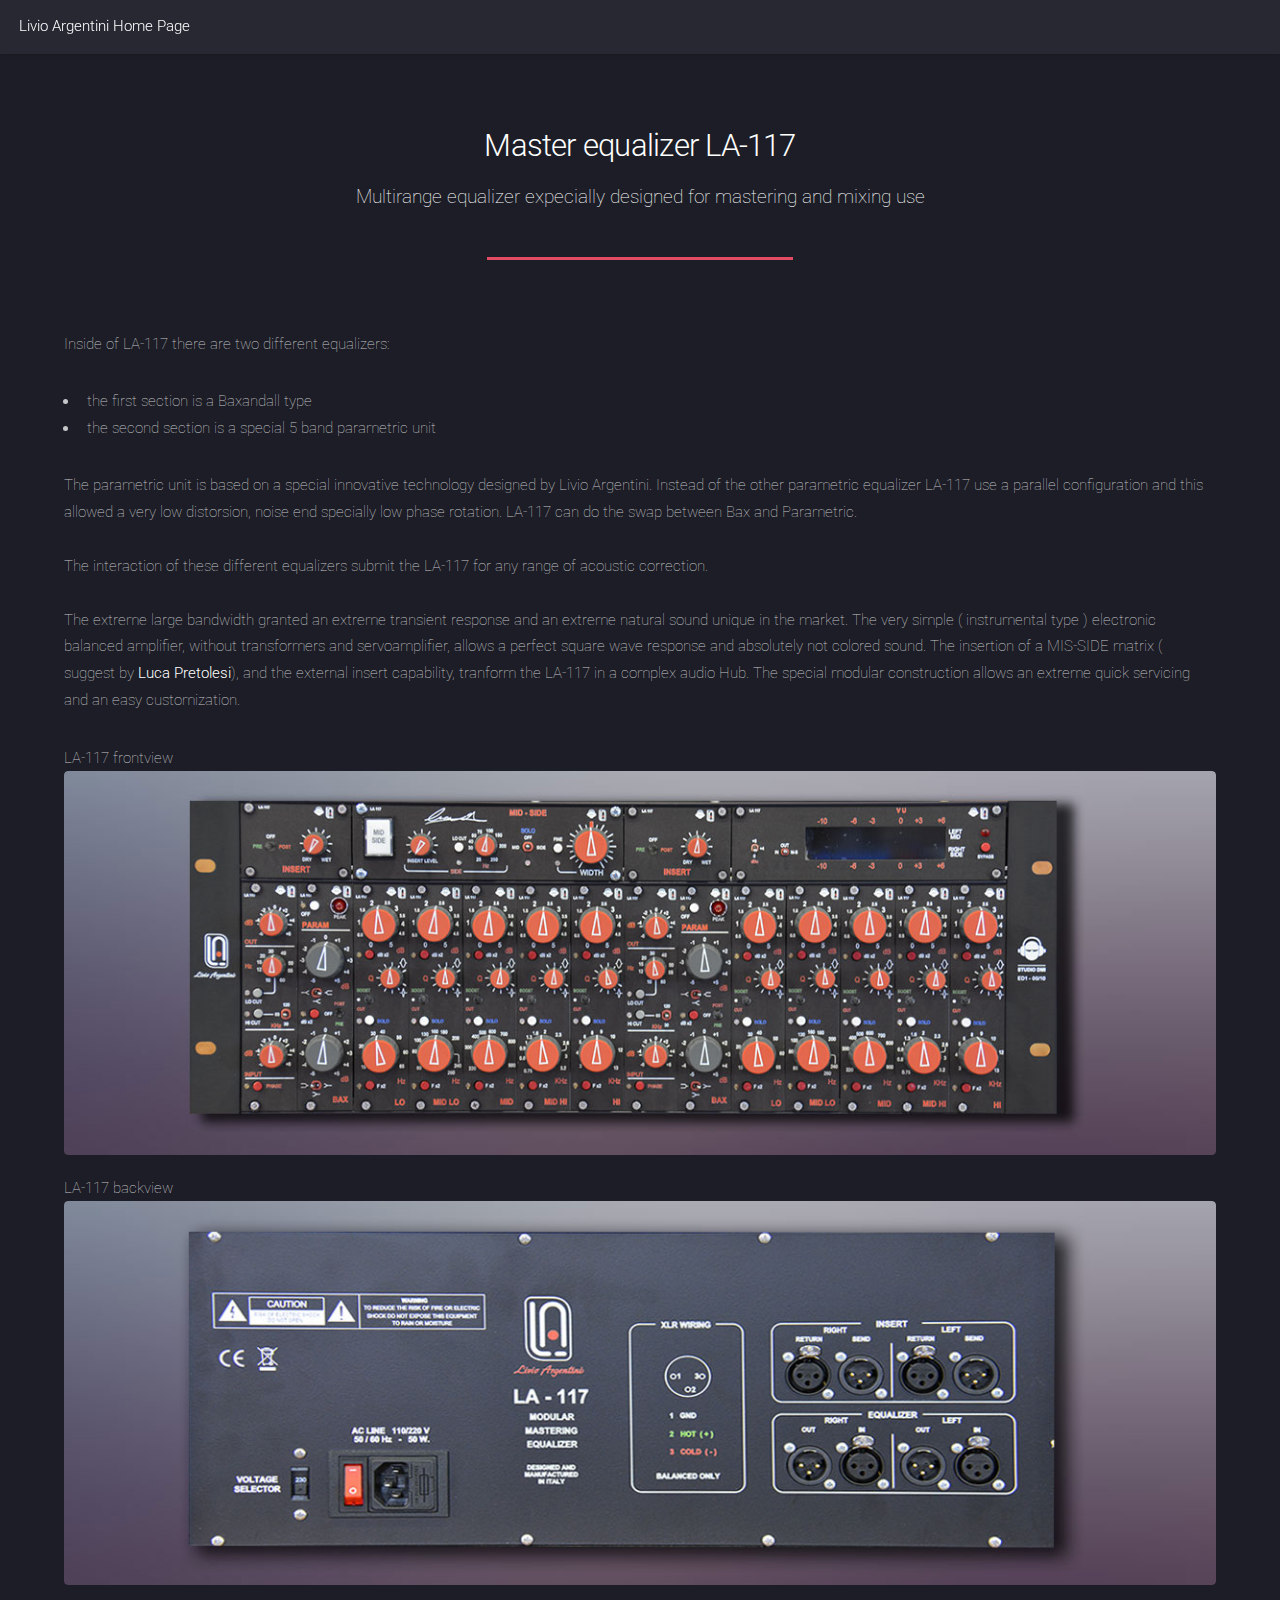
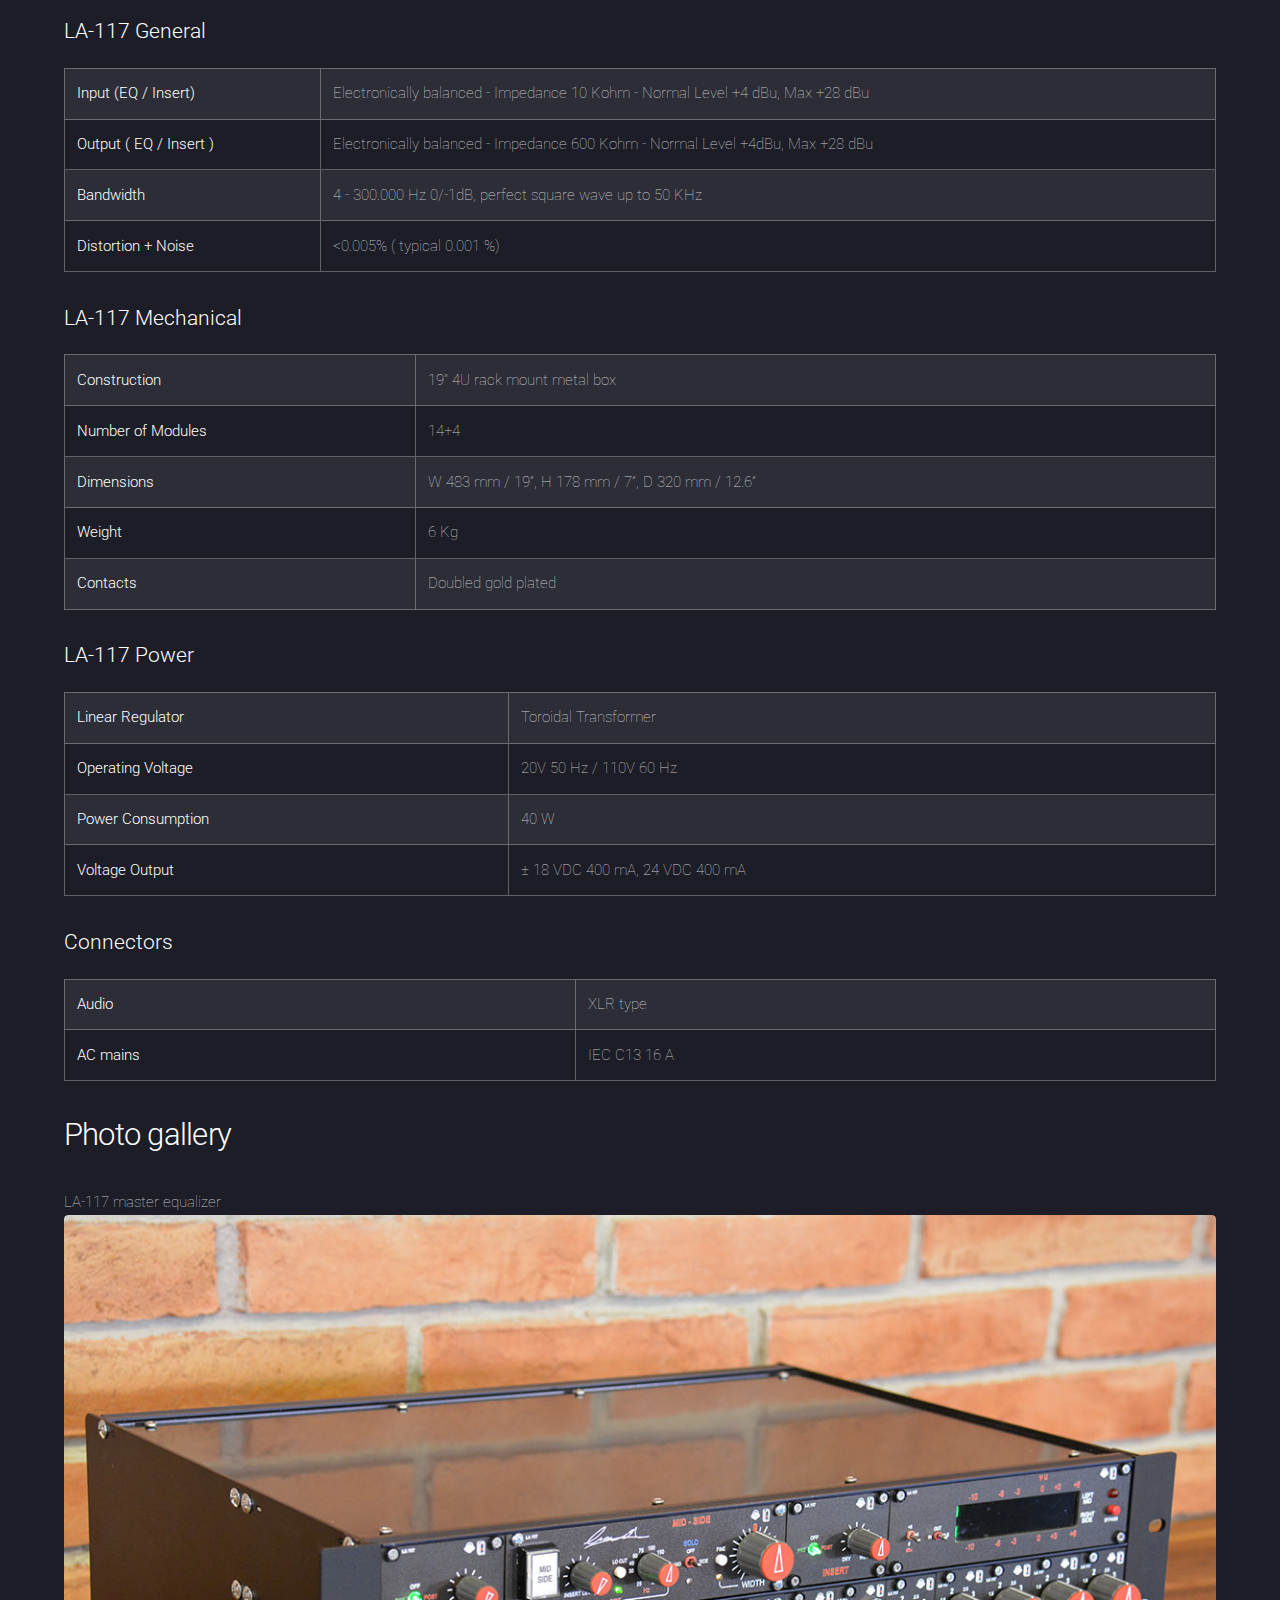
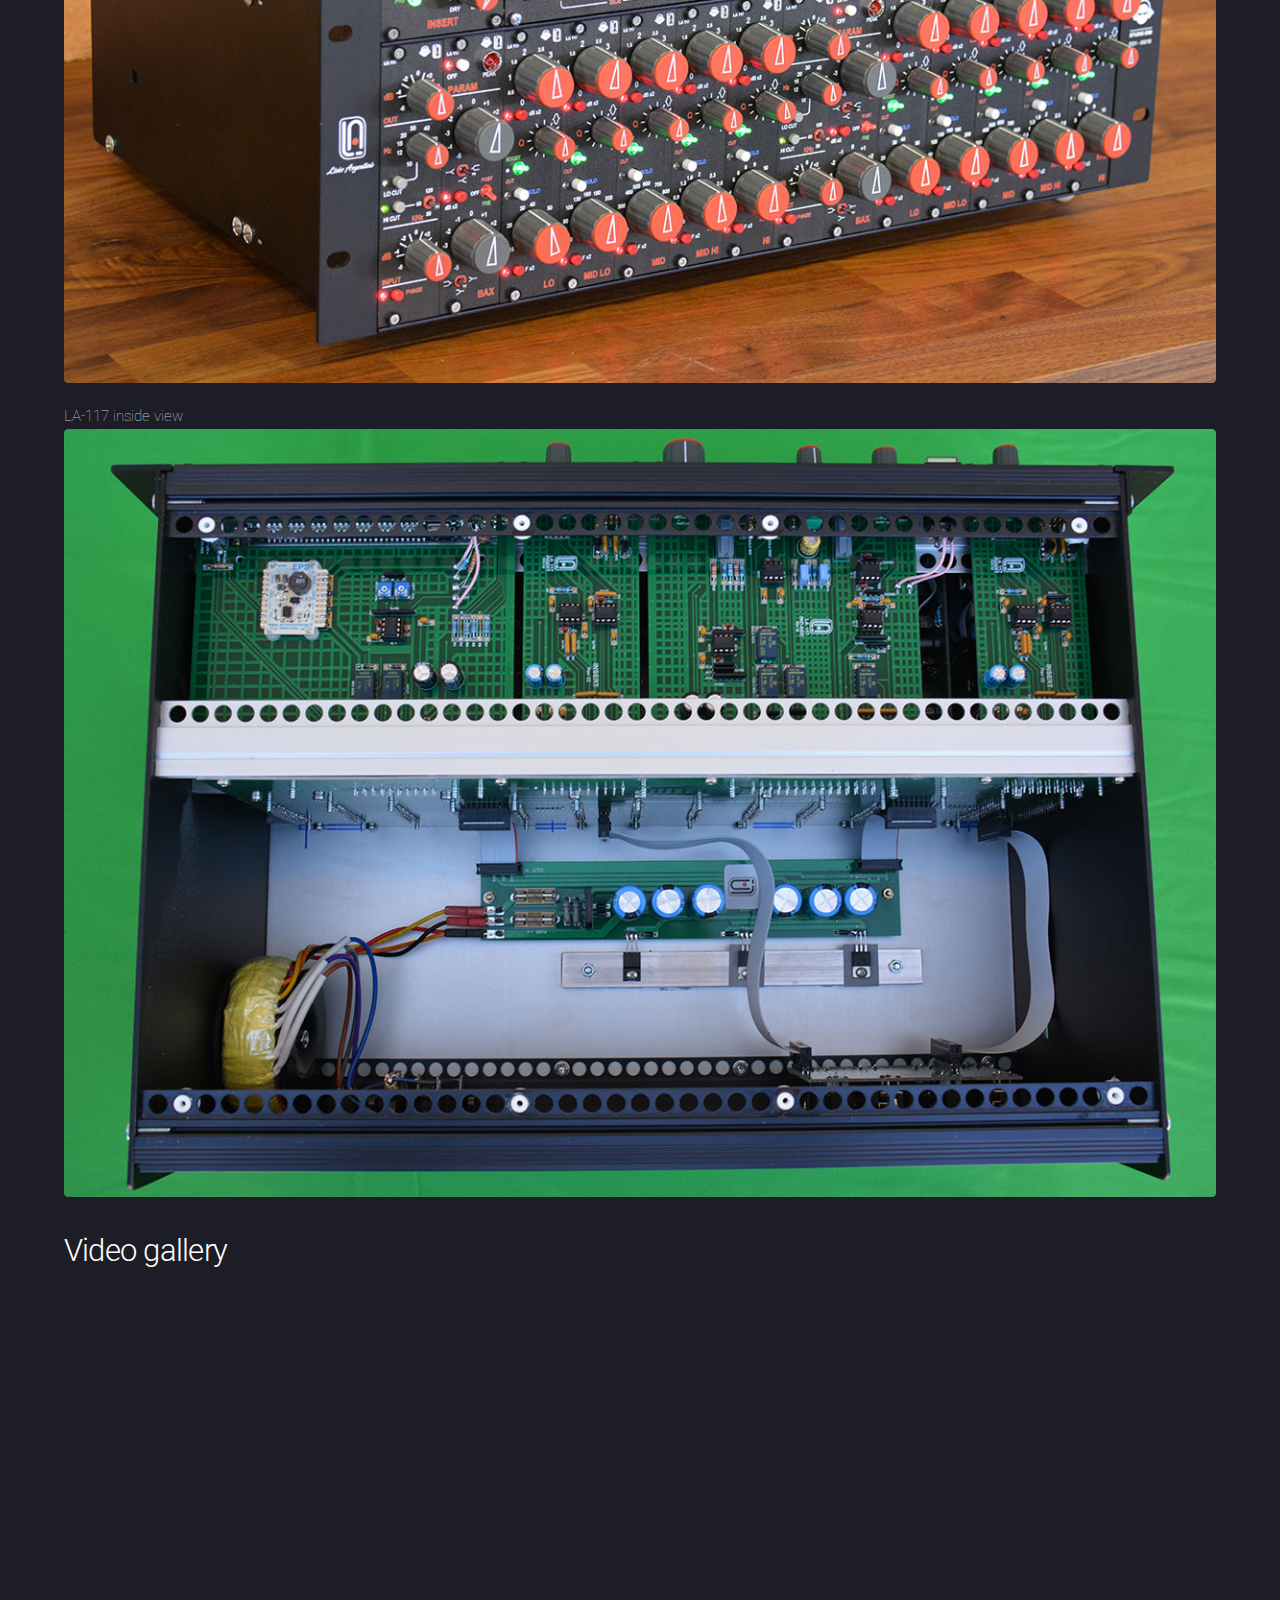
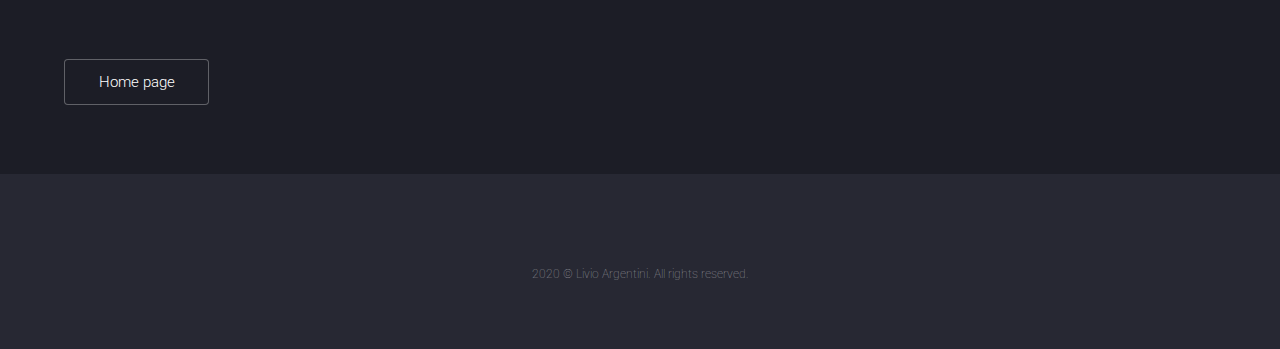
==== LA-117.html @ 8cd8fc53 "Update" ====
<!DOCTYPE HTML>
<!--
	Landed by Pixelarity
	pixelarity.com | hello@pixelarity.com
	License: pixelarity.com/license
-->
<html>
	<head>
		<title>LA-117 Master EQU</title>
		<meta charset="utf-8" />
		<meta name="viewport" content="width=device-width, initial-scale=1, user-scalable=no" />
		<link rel="stylesheet" href="assets/css/main.css" />
		<noscript><link rel="stylesheet" href="assets/css/noscript.css" /></noscript>
	</head>
	<body class="is-preload">
		<div id="page-wrapper">

			<!-- Header -->
				<header id="header">
					<h1 id="logo"><a href="index.html">Livio Argentini Home Page</a></h1>
				</header>

			<!-- Main -->
				<div id="main" class="wrapper style1">
					<div class="container">
						<header class="major">
							<h2>Master equalizer LA-117</h2>
							<p>Multirange equalizer expecially designed for mastering and mixing use</p>
						</header>

						<!-- Content -->
							<section id="content">
								<p>
									Inside of LA-117 there are two different equalizers:
									<ul>
										<li>the first section is a Baxandall type</li>
										<li>the second section is a special 5 band parametric unit</li>
									</ul>
										
									The parametric unit is based on a special innovative technology designed by Livio Argentini. 
									Instead of the other parametric equalizer LA-117 use a parallel configuration and this allowed a very low distorsion, noise end specially low phase rotation.
									LA-117 can do the swap between Bax and Parametric.
									<br/>
									<br/>
									The interaction of these different equalizers submit the LA-117 for any range of acoustic correction. 
									<br/>
									<br/>
									The extreme large bandwidth granted an extreme transient response and an extreme natural sound unique in the market.
									The very simple ( instrumental type ) electronic balanced amplifier, without transformers and servoamplifier, allows a perfect square wave 
									response and absolutely not colored sound.
									
									The insertion of a MIS-SIDE matrix ( suggest by <b>Luca Pretolesi</b>), and the external insert  capability, tranform the LA-117 in a complex audio Hub.
									The special modular construction allows an extreme quick servicing and an easy customization.
								</p> 

								<div class="box alt">
									<div class="row gtr-50 gtr-uniform">
										
										<div class="col-12">LA-117 frontview<span class="image fit"><img src="images/LA-117_frontview.jpg" alt="" /></span></div>
										<div class="col-12">LA-117 backview<span class="image fit"><img src="images/LA-117_backview.jpg" alt="" /></span></div>
									</div>
								</div>


								<h3>LA-117 General</h3>
								<div class="table-wrapper">
									<table class="alt">
										<tbody>
											<tr>
												<td><b>Input (EQ / Insert)</b></td>
												<td>Electronically balanced - Impedance 10 Kohm - Normal Level +4 dBu, Max +28 dBu</td>
											</tr>

											<tr>
												<td><b>Output ( EQ / Insert )</b></td>
												<td>Electronically balanced - Impedance 600 Kohm - Normal Level	+4dBu, Max +28 dBu</td>
											</tr>

											<tr>
												<td><b>Bandwidth</b></td>
												<td>4 - 300.000 Hz 0/-1dB, perfect square wave up to 50 KHz</td>
											</tr>

											<tr>
												<td><b>Distortion + Noise</b></td>
												<td><0.005% ( typical 0.001 %)</td>
											</tr>
										</tbody>	

									</table>
								</div>
									
								<h3>LA-117 Mechanical</h3>
								<div class="table-wrapper">
									<table class="alt">
										<tbody>
											<tr>
												<td><b>Construction</b></td>
												<td>19" 4U rack mount metal box</td>
											</tr>

											<tr>
												<td><b>Number of Modules</b></td>
												<td>14+4</td>
											</tr>

											<tr>
												<td><b>Dimensions</b></td>
												<td>W 483 mm / 19”, H 178 mm / 7”, D 320 mm / 12.6”</td>
											</tr>

											<tr>
												<td><b>Weight</b></td>
												<td>6 Kg</td>
											</tr>

											<tr>
												<td><b>Contacts</b></td>
												<td>Doubled gold plated</td>
											</tr>
										</tbody>	
									</table>
								</div>	

								<h3>LA-117 Power</h3>
								<div class="table-wrapper">
									<table class="alt">
										<tbody>
											<tr>
												<td><b>Linear Regulator</b></td>
												<td>Toroidal Transformer</td>
											</tr>

											<tr>
												<td><b>Operating Voltage</b></td>
												<td>20V 50 Hz / 110V 60 Hz</td>
											</tr>

											<tr>
												<td><b>Power Consumption	</b></td>
												<td>40 W</td>
											</tr>

											<tr>
												<td><b>Voltage Output</b></td>
												<td>± 18 VDC 400 mA, 24 VDC 400 mA</td>
											</tr>
										</tbody>	
									</table>
								</div>	

								<h3>Connectors</h3>
								<div class="table-wrapper">
									<table class="alt">
										<tbody>
											<tr>
												<td><b>Audio</b></td>
												<td>XLR type</td>
											</tr>

											<tr>
												<td><b>AC mains</b></td>
												<td>IEC C13 16 A</td>
											</tr>

										</tbody>	
									</table>
								</div>	

								<div class="box alt">
									<h2>Photo gallery</h2>
									<div class="row gtr-50 gtr-uniform">
										<div class="col-12">LA-117 master equalizer<span class="image fit"><img src="images/LA-117_image1.jpg" alt="" /></span></div>
										<div class="col-12">LA-117 inside view<span class="image fit"><img src="images/LA-117_insideview.jpg" alt="" /></span></div>
									</div>
								</div>


								<div class="box alt">
								<h2>Video gallery</h2>
								
								<iframe width="560" height="315" src="https://www.youtube.com/embed/DTYjWiZTR28" frameborder="0" allow="accelerometer; autoplay; encrypted-media; gyroscope; picture-in-picture" allowfullscreen></iframe>
								</div>
																
								<p>
									<a href="index.html" class="button">Home page</a></li>
								</p>

							</section>
					</div>
				</div>

			<!-- Footer -->
				<footer id="footer">
					<ul class="copyright">
						<li>2020 &copy; Livio Argentini. All rights reserved.</li>
					</ul>
				</footer>

		</div>

		<!-- Scripts -->
			<script src="assets/js/jquery.min.js"></script>
			<script src="assets/js/jquery.scrolly.min.js"></script>
			<script src="assets/js/jquery.dropotron.min.js"></script>
			<script src="assets/js/jquery.scrollex.min.js"></script>
			<script src="assets/js/browser.min.js"></script>
			<script src="assets/js/breakpoints.min.js"></script>
			<script src="assets/js/util.js"></script>
			<script src="assets/js/main.js"></script>

	</body>
</html>
---- assets/css/main.css ----
@import url("fontawesome-all.min.css");
@import url("https://fonts.googleapis.com/css?family=Roboto:100,300,100italic,300italic");

/*
	Landed by Pixelarity
	pixelarity.com | hello@pixelarity.com
	License: pixelarity.com/license
*/

html, body, div, span, applet, object,
iframe, h1, h2, h3, h4, h5, h6, p, blockquote,
pre, a, abbr, acronym, address, big, cite,
code, del, dfn, em, img, ins, kbd, q, s, samp,
small, strike, strong, sub, sup, tt, var, b,
u, i, center, dl, dt, dd, ol, ul, li, fieldset,
form, label, legend, table, caption, tbody,
tfoot, thead, tr, th, td, article, aside,
canvas, details, embed, figure, figcaption,
footer, header, hgroup, menu, nav, output, ruby,
section, summary, time, mark, audio, video {
	margin: 0;
	padding: 0;
	border: 0;
	font-size: 100%;
	font: inherit;
	vertical-align: baseline;}

article, aside, details, figcaption, figure,
footer, header, hgroup, menu, nav, section {
	display: block;}

body {
	line-height: 1;
}

ol, ul {
	list-style: none;
}

blockquote, q {
	quotes: none;
}

	blockquote:before, blockquote:after, q:before, q:after {
		content: '';
		content: none;
	}

table {
	border-collapse: collapse;
	border-spacing: 0;
}

body {
	-webkit-text-size-adjust: none;
}

mark {
	background-color: transparent;
	color: inherit;
}

input::-moz-focus-inner {
	border: 0;
	padding: 0;
}

input, select, textarea {
	-moz-appearance: none;
	-webkit-appearance: none;
	-ms-appearance: none;
	appearance: none;
}

/* Basic */

	html {
		box-sizing: border-box;
	}

	*, *:before, *:after {
		box-sizing: inherit;
	}

	html, body {
		background: #1c1d26;
	}

	body.is-preload *, body.is-preload *:before, body.is-preload *:after {
		-moz-animation: none !important;
		-webkit-animation: none !important;
		-ms-animation: none !important;
		animation: none !important;
		-moz-transition: none !important;
		-webkit-transition: none !important;
		-ms-transition: none !important;
		transition: none !important;
	}

	body, input, select, textarea {
		color: rgba(255, 255, 255, 0.75);
		font-family: "Roboto", Helvetica, sans-serif;
		font-size: 15pt;
		font-weight: 100;
		line-height: 1.75em;
	}

	a {
		-moz-transition: border-color 0.2s ease-in-out, color 0.2s ease-in-out;
		-webkit-transition: border-color 0.2s ease-in-out, color 0.2s ease-in-out;
		-ms-transition: border-color 0.2s ease-in-out, color 0.2s ease-in-out;
		transition: border-color 0.2s ease-in-out, color 0.2s ease-in-out;
		border-bottom: dotted 1px;
		color: #e44c65;
		text-decoration: none;
	}

		a:hover {
			color: #e44c65 !important;
			border-bottom-color: transparent;
		}

	strong, b {
		color: #ffffff;
		font-weight: 300;
	}

	em, i {
		font-style: italic;
	}

	p {
		margin: 0 0 2em 0;
	}

	h1, h2, h3, h4, h5, h6 {
		color: #ffffff;
		font-weight: 300;
		line-height: 1em;
		margin: 0 0 1em 0;
	}

		h1 a, h2 a, h3 a, h4 a, h5 a, h6 a {
			color: inherit;
			border: 0;
		}

	h2 {
		font-size: 2em;
		line-height: 1.5em;
		letter-spacing: -0.025em;
	}

	h3 {
		font-size: 1.35em;
		line-height: 1.5em;
	}

	h4 {
		font-size: 1.1em;
		line-height: 1.5em;
	}

	h5 {
		font-size: 0.9em;
		line-height: 1.5em;
	}

	h6 {
		font-size: 0.7em;
		line-height: 1.5em;
	}

	sub {
		font-size: 0.8em;
		position: relative;
		top: 0.5em;
	}

	sup {
		font-size: 0.8em;
		position: relative;
		top: -0.5em;
	}

	hr {
		border: 0;
		border-bottom: solid 1px rgba(255, 255, 255, 0.3);
		margin: 3em 0;
	}

		hr.major {
			margin: 4em 0;
		}

	blockquote {
		border-left: solid 4px rgba(255, 255, 255, 0.3);
		font-style: italic;
		margin: 0 0 2em 0;
		padding: 0.5em 0 0.5em 2em;
	}

	code {
		background: rgba(255, 255, 255, 0.075);
		border-radius: 4px;
		font-family: "Courier New", monospace;
		font-size: 0.9em;
		margin: 0 0.25em;
		padding: 0.25em 0.65em;
	}

	pre {
		-webkit-overflow-scrolling: touch;
		font-family: "Courier New", monospace;
		font-size: 0.9em;
		margin: 0 0 2em 0;
	}

		pre code {
			display: block;
			line-height: 1.75em;
			padding: 1em 1.5em;
			overflow-x: auto;
		}

	.align-left {
		text-align: left;
	}

	.align-center {
		text-align: center;
	}

	.align-right {
		text-align: right;
	}

/* Loader */

	@-moz-keyframes spinner-show {
		0% {
			opacity: 0;
		}

		100% {
			opacity: 1;
		}
	}

	@-webkit-keyframes spinner-show {
		0% {
			opacity: 0;
		}

		100% {
			opacity: 1;
		}
	}

	@-ms-keyframes spinner-show {
		0% {
			opacity: 0;
		}

		100% {
			opacity: 1;
		}
	}

	@keyframes spinner-show {
		0% {
			opacity: 0;
		}

		100% {
			opacity: 1;
		}
	}

	@-moz-keyframes spinner-hide {
		0% {
			color: rgba(255, 255, 255, 0.15);
			z-index: 100001;
			-moz-transform: scale(1) rotate(0deg);
			-webkit-transform: scale(1) rotate(0deg);
			-ms-transform: scale(1) rotate(0deg);
			transform: scale(1) rotate(0deg);
		}

		99% {
			color: #1c1d26;
			z-index: 100001;
			-moz-transform: scale(0.5) rotate(360deg);
			-webkit-transform: scale(0.5) rotate(360deg);
			-ms-transform: scale(0.5) rotate(360deg);
			transform: scale(0.5) rotate(360deg);
		}

		100% {
			color: #1c1d26;
			z-index: -1;
			-moz-transform: scale(0.5) rotate(360deg);
			-webkit-transform: scale(0.5) rotate(360deg);
			-ms-transform: scale(0.5) rotate(360deg);
			transform: scale(0.5) rotate(360deg);
		}
	}

	@-webkit-keyframes spinner-hide {
		0% {
			color: rgba(255, 255, 255, 0.15);
			z-index: 100001;
			-moz-transform: scale(1) rotate(0deg);
			-webkit-transform: scale(1) rotate(0deg);
			-ms-transform: scale(1) rotate(0deg);
			transform: scale(1) rotate(0deg);
		}

		99% {
			color: #1c1d26;
			z-index: 100001;
			-moz-transform: scale(0.5) rotate(360deg);
			-webkit-transform: scale(0.5) rotate(360deg);
			-ms-transform: scale(0.5) rotate(360deg);
			transform: scale(0.5) rotate(360deg);
		}

		100% {
			color: #1c1d26;
			z-index: -1;
			-moz-transform: scale(0.5) rotate(360deg);
			-webkit-transform: scale(0.5) rotate(360deg);
			-ms-transform: scale(0.5) rotate(360deg);
			transform: scale(0.5) rotate(360deg);
		}
	}

	@-ms-keyframes spinner-hide {
		0% {
			color: rgba(255, 255, 255, 0.15);
			z-index: 100001;
			-moz-transform: scale(1) rotate(0deg);
			-webkit-transform: scale(1) rotate(0deg);
			-ms-transform: scale(1) rotate(0deg);
			transform: scale(1) rotate(0deg);
		}

		99% {
			color: #1c1d26;
			z-index: 100001;
			-moz-transform: scale(0.5) rotate(360deg);
			-webkit-transform: scale(0.5) rotate(360deg);
			-ms-transform: scale(0.5) rotate(360deg);
			transform: scale(0.5) rotate(360deg);
		}

		100% {
			color: #1c1d26;
			z-index: -1;
			-moz-transform: scale(0.5) rotate(360deg);
			-webkit-transform: scale(0.5) rotate(360deg);
			-ms-transform: scale(0.5) rotate(360deg);
			transform: scale(0.5) rotate(360deg);
		}
	}

	@keyframes spinner-hide {
		0% {
			color: rgba(255, 255, 255, 0.15);
			z-index: 100001;
			-moz-transform: scale(1) rotate(0deg);
			-webkit-transform: scale(1) rotate(0deg);
			-ms-transform: scale(1) rotate(0deg);
			transform: scale(1) rotate(0deg);
		}

		99% {
			color: #1c1d26;
			z-index: 100001;
			-moz-transform: scale(0.5) rotate(360deg);
			-webkit-transform: scale(0.5) rotate(360deg);
			-ms-transform: scale(0.5) rotate(360deg);
			transform: scale(0.5) rotate(360deg);
		}

		100% {
			color: #1c1d26;
			z-index: -1;
			-moz-transform: scale(0.5) rotate(360deg);
			-webkit-transform: scale(0.5) rotate(360deg);
			-ms-transform: scale(0.5) rotate(360deg);
			transform: scale(0.5) rotate(360deg);
		}
	}

	@-moz-keyframes spinner-rotate {
		0% {
			-moz-transform: scale(1) rotate(0deg);
			-webkit-transform: scale(1) rotate(0deg);
			-ms-transform: scale(1) rotate(0deg);
			transform: scale(1) rotate(0deg);
		}

		100% {
			-moz-transform: scale(1) rotate(360deg);
			-webkit-transform: scale(1) rotate(360deg);
			-ms-transform: scale(1) rotate(360deg);
			transform: scale(1) rotate(360deg);
		}
	}

	@-webkit-keyframes spinner-rotate {
		0% {
			-moz-transform: scale(1) rotate(0deg);
			-webkit-transform: scale(1) rotate(0deg);
			-ms-transform: scale(1) rotate(0deg);
			transform: scale(1) rotate(0deg);
		}

		100% {
			-moz-transform: scale(1) rotate(360deg);
			-webkit-transform: scale(1) rotate(360deg);
			-ms-transform: scale(1) rotate(360deg);
			transform: scale(1) rotate(360deg);
		}
	}

	@-ms-keyframes spinner-rotate {
		0% {
			-moz-transform: scale(1) rotate(0deg);
			-webkit-transform: scale(1) rotate(0deg);
			-ms-transform: scale(1) rotate(0deg);
			transform: scale(1) rotate(0deg);
		}

		100% {
			-moz-transform: scale(1) rotate(360deg);
			-webkit-transform: scale(1) rotate(360deg);
			-ms-transform: scale(1) rotate(360deg);
			transform: scale(1) rotate(360deg);
		}
	}

	@keyframes spinner-rotate {
		0% {
			-moz-transform: scale(1) rotate(0deg);
			-webkit-transform: scale(1) rotate(0deg);
			-ms-transform: scale(1) rotate(0deg);
			transform: scale(1) rotate(0deg);
		}

		100% {
			-moz-transform: scale(1) rotate(360deg);
			-webkit-transform: scale(1) rotate(360deg);
			-ms-transform: scale(1) rotate(360deg);
			transform: scale(1) rotate(360deg);
		}
	}

	@-moz-keyframes overlay-hide {
		0% {
			opacity: 1;
			z-index: 100000;
		}

		15% {
			opacity: 1;
			z-index: 100000;
		}

		99% {
			opacity: 0;
			z-index: 100000;
		}

		100% {
			opacity: 0;
			z-index: -1;
		}
	}

	@-webkit-keyframes overlay-hide {
		0% {
			opacity: 1;
			z-index: 100000;
		}

		15% {
			opacity: 1;
			z-index: 100000;
		}

		99% {
			opacity: 0;
			z-index: 100000;
		}

		100% {
			opacity: 0;
			z-index: -1;
		}
	}

	@-ms-keyframes overlay-hide {
		0% {
			opacity: 1;
			z-index: 100000;
		}

		15% {
			opacity: 1;
			z-index: 100000;
		}

		99% {
			opacity: 0;
			z-index: 100000;
		}

		100% {
			opacity: 0;
			z-index: -1;
		}
	}

	@keyframes overlay-hide {
		0% {
			opacity: 1;
			z-index: 100000;
		}

		15% {
			opacity: 1;
			z-index: 100000;
		}

		99% {
			opacity: 0;
			z-index: 100000;
		}

		100% {
			opacity: 0;
			z-index: -1;
		}
	}

	body.landing {
		text-decoration: none;
	}

		body.landing:before {
			-moz-osx-font-smoothing: grayscale;
			-webkit-font-smoothing: antialiased;
			display: inline-block;
			font-style: normal;
			font-variant: normal;
			text-rendering: auto;
			line-height: 1;
			text-transform: none !important;
			font-family: 'Font Awesome 5 Free';
			font-weight: 900;
		}

		body.landing:before {
			-moz-animation: spinner-show 1.5s 1 0.25s ease forwards, spinner-hide 0.25s ease-in-out forwards !important;
			-webkit-animation: spinner-show 1.5s 1 0.25s ease forwards, spinner-hide 0.25s ease-in-out forwards !important;
			-ms-animation: spinner-show 1.5s 1 0.25s ease forwards, spinner-hide 0.25s ease-in-out forwards !important;
			animation: spinner-show 1.5s 1 0.25s ease forwards, spinner-hide 0.25s ease-in-out forwards !important;
			-moz-transform-origin: 50% 50%;
			-webkit-transform-origin: 50% 50%;
			-ms-transform-origin: 50% 50%;
			transform-origin: 50% 50%;
			color: rgba(255, 255, 255, 0.15);
			content: '\f1ce';
			cursor: default;
			display: block;
			font-size: 2em;
			height: 2em;
			left: 50%;
			line-height: 2em;
			margin: -1em 0 0 -1em;
			opacity: 0;
			position: fixed;
			text-align: center;
			top: 50%;
			width: 2em;
			z-index: -1;
		}

		body.landing:after {
			-moz-animation: overlay-hide 1.5s ease-in forwards !important;
			-webkit-animation: overlay-hide 1.5s ease-in forwards !important;
			-ms-animation: overlay-hide 1.5s ease-in forwards !important;
			animation: overlay-hide 1.5s ease-in forwards !important;
			background: #1c1d26;
			content: '';
			display: block;
			height: 100%;
			left: 0;
			opacity: 0;
			position: fixed;
			top: 0;
			width: 100%;
			z-index: -1;
		}

		body.landing.is-preload:before {
			-moz-animation: spinner-show 1.5s 1 0.25s ease forwards, spinner-rotate 0.75s infinite linear !important;
			-webkit-animation: spinner-show 1.5s 1 0.25s ease forwards, spinner-rotate 0.75s infinite linear !important;
			-ms-animation: spinner-show 1.5s 1 0.25s ease forwards, spinner-rotate 0.75s infinite linear !important;
			animation: spinner-show 1.5s 1 0.25s ease forwards, spinner-rotate 0.75s infinite linear !important;
			z-index: 100001;
		}

		body.landing.is-preload:after {
			-moz-animation: none !important;
			-webkit-animation: none !important;
			-ms-animation: none !important;
			animation: none !important;
			opacity: 1;
			z-index: 100000;
		}

	@media (-webkit-min-device-pixel-ratio: 2) {

		body.landing:before {
			line-height: 2.025em;
		}

	}

/* Container */

	.container {
		margin: 0 auto;
		max-width: calc(100% - 4em);
		width: 70em;
	}

		.container.xsmall {
			width: 17.5em;
		}

		.container.small {
			width: 35em;
		}

		.container.medium {
			width: 52.5em;
		}

		.container.large {
			width: 87.5em;
		}

		.container.xlarge {
			width: 105em;
		}

		.container.max {
			width: 100%;
		}

		@media screen and (max-width: 1280px) {

			.container {
				width: 90%;
				max-width: 100%;
			}

		}

		@media screen and (max-width: 980px) {

			.container {
				width: 100% !important;
			}

		}

/* Row */

	.row {
		display: flex;
		flex-wrap: wrap;
		box-sizing: border-box;
		align-items: stretch;
	}

		.row > * {
			box-sizing: border-box;
		}

		.row.gtr-uniform > * > :last-child {
			margin-bottom: 0;
		}

		.row.aln-left {
			justify-content: flex-start;
		}

		.row.aln-center {
			justify-content: center;
		}

		.row.aln-right {
			justify-content: flex-end;
		}

		.row.aln-top {
			align-items: flex-start;
		}

		.row.aln-middle {
			align-items: center;
		}

		.row.aln-bottom {
			align-items: flex-end;
		}

		.row > .imp {
			order: -1;
		}

		.row > .col-1 {
			width: 8.33333%;
		}

		.row > .off-1 {
			margin-left: 8.33333%;
		}

		.row > .col-2 {
			width: 16.66667%;
		}

		.row > .off-2 {
			margin-left: 16.66667%;
		}

		.row > .col-3 {
			width: 25%;
		}

		.row > .off-3 {
			margin-left: 25%;
		}

		.row > .col-4 {
			width: 33.33333%;
		}

		.row > .off-4 {
			margin-left: 33.33333%;
		}

		.row > .col-5 {
			width: 41.66667%;
		}

		.row > .off-5 {
			margin-left: 41.66667%;
		}

		.row > .col-6 {
			width: 50%;
		}

		.row > .off-6 {
			margin-left: 50%;
		}

		.row > .col-7 {
			width: 58.33333%;
		}

		.row > .off-7 {
			margin-left: 58.33333%;
		}

		.row > .col-8 {
			width: 66.66667%;
		}

		.row > .off-8 {
			margin-left: 66.66667%;
		}

		.row > .col-9 {
			width: 75%;
		}

		.row > .off-9 {
			margin-left: 75%;
		}

		.row > .col-10 {
			width: 83.33333%;
		}

		.row > .off-10 {
			margin-left: 83.33333%;
		}

		.row > .col-11 {
			width: 91.66667%;
		}

		.row > .off-11 {
			margin-left: 91.66667%;
		}

		.row > .col-12 {
			width: 100%;
		}

		.row > .off-12 {
			margin-left: 100%;
		}

		.row.gtr-0 {
			margin-top: 0;
			margin-left: 0em;
		}

			.row.gtr-0 > * {
				padding: 0 0 0 0em;
			}

			.row.gtr-0.gtr-uniform {
				margin-top: 0em;
			}

				.row.gtr-0.gtr-uniform > * {
					padding-top: 0em;
				}

		.row.gtr-25 {
			margin-top: 0;
			margin-left: -0.625em;
		}

			.row.gtr-25 > * {
				padding: 0 0 0 0.625em;
			}

			.row.gtr-25.gtr-uniform {
				margin-top: -0.625em;
			}

				.row.gtr-25.gtr-uniform > * {
					padding-top: 0.625em;
				}

		.row.gtr-50 {
			margin-top: 0;
			margin-left: -1.25em;
		}

			.row.gtr-50 > * {
				padding: 0 0 0 1.25em;
			}

			.row.gtr-50.gtr-uniform {
				margin-top: -1.25em;
			}

				.row.gtr-50.gtr-uniform > * {
					padding-top: 1.25em;
				}

		.row {
			margin-top: 0;
			margin-left: -2.5em;
		}

			.row > * {
				padding: 0 0 0 2.5em;
			}

			.row.gtr-uniform {
				margin-top: -2.5em;
			}

				.row.gtr-uniform > * {
					padding-top: 2.5em;
				}

		.row.gtr-150 {
			margin-top: 0;
			margin-left: -3.75em;
		}

			.row.gtr-150 > * {
				padding: 0 0 0 3.75em;
			}

			.row.gtr-150.gtr-uniform {
				margin-top: -3.75em;
			}

				.row.gtr-150.gtr-uniform > * {
					padding-top: 3.75em;
				}

		.row.gtr-200 {
			margin-top: 0;
			margin-left: -5em;
		}

			.row.gtr-200 > * {
				padding: 0 0 0 5em;
			}

			.row.gtr-200.gtr-uniform {
				margin-top: -5em;
			}

				.row.gtr-200.gtr-uniform > * {
					padding-top: 5em;
				}

		@media screen and (max-width: 1680px) {

			.row {
				display: flex;
				flex-wrap: wrap;
				box-sizing: border-box;
				align-items: stretch;
			}

				.row > * {
					box-sizing: border-box;
				}

				.row.gtr-uniform > * > :last-child {
					margin-bottom: 0;
				}

				.row.aln-left {
					justify-content: flex-start;
				}

				.row.aln-center {
					justify-content: center;
				}

				.row.aln-right {
					justify-content: flex-end;
				}

				.row.aln-top {
					align-items: flex-start;
				}

				.row.aln-middle {
					align-items: center;
				}

				.row.aln-bottom {
					align-items: flex-end;
				}

				.row > .imp-xlarge {
					order: -1;
				}

				.row > .col-1-xlarge {
					width: 8.33333%;
				}

				.row > .off-1-xlarge {
					margin-left: 8.33333%;
				}

				.row > .col-2-xlarge {
					width: 16.66667%;
				}

				.row > .off-2-xlarge {
					margin-left: 16.66667%;
				}

				.row > .col-3-xlarge {
					width: 25%;
				}

				.row > .off-3-xlarge {
					margin-left: 25%;
				}

				.row > .col-4-xlarge {
					width: 33.33333%;
				}

				.row > .off-4-xlarge {
					margin-left: 33.33333%;
				}

				.row > .col-5-xlarge {
					width: 41.66667%;
				}

				.row > .off-5-xlarge {
					margin-left: 41.66667%;
				}

				.row > .col-6-xlarge {
					width: 50%;
				}

				.row > .off-6-xlarge {
					margin-left: 50%;
				}

				.row > .col-7-xlarge {
					width: 58.33333%;
				}

				.row > .off-7-xlarge {
					margin-left: 58.33333%;
				}

				.row > .col-8-xlarge {
					width: 66.66667%;
				}

				.row > .off-8-xlarge {
					margin-left: 66.66667%;
				}

				.row > .col-9-xlarge {
					width: 75%;
				}

				.row > .off-9-xlarge {
					margin-left: 75%;
				}

				.row > .col-10-xlarge {
					width: 83.33333%;
				}

				.row > .off-10-xlarge {
					margin-left: 83.33333%;
				}

				.row > .col-11-xlarge {
					width: 91.66667%;
				}

				.row > .off-11-xlarge {
					margin-left: 91.66667%;
				}

				.row > .col-12-xlarge {
					width: 100%;
				}

				.row > .off-12-xlarge {
					margin-left: 100%;
				}

				.row.gtr-0 {
					margin-top: 0;
					margin-left: 0em;
				}

					.row.gtr-0 > * {
						padding: 0 0 0 0em;
					}

					.row.gtr-0.gtr-uniform {
						margin-top: 0em;
					}

						.row.gtr-0.gtr-uniform > * {
							padding-top: 0em;
						}

				.row.gtr-25 {
					margin-top: 0;
					margin-left: -0.625em;
				}

					.row.gtr-25 > * {
						padding: 0 0 0 0.625em;
					}

					.row.gtr-25.gtr-uniform {
						margin-top: -0.625em;
					}

						.row.gtr-25.gtr-uniform > * {
							padding-top: 0.625em;
						}

				.row.gtr-50 {
					margin-top: 0;
					margin-left: -1.25em;
				}

					.row.gtr-50 > * {
						padding: 0 0 0 1.25em;
					}

					.row.gtr-50.gtr-uniform {
						margin-top: -1.25em;
					}

						.row.gtr-50.gtr-uniform > * {
							padding-top: 1.25em;
						}

				.row {
					margin-top: 0;
					margin-left: -2.5em;
				}

					.row > * {
						padding: 0 0 0 2.5em;
					}

					.row.gtr-uniform {
						margin-top: -2.5em;
					}

						.row.gtr-uniform > * {
							padding-top: 2.5em;
						}

				.row.gtr-150 {
					margin-top: 0;
					margin-left: -3.75em;
				}

					.row.gtr-150 > * {
						padding: 0 0 0 3.75em;
					}

					.row.gtr-150.gtr-uniform {
						margin-top: -3.75em;
					}

						.row.gtr-150.gtr-uniform > * {
							padding-top: 3.75em;
						}

				.row.gtr-200 {
					margin-top: 0;
					margin-left: -5em;
				}

					.row.gtr-200 > * {
						padding: 0 0 0 5em;
					}

					.row.gtr-200.gtr-uniform {
						margin-top: -5em;
					}

						.row.gtr-200.gtr-uniform > * {
							padding-top: 5em;
						}

		}

		@media screen and (max-width: 1280px) {

			.row {
				display: flex;
				flex-wrap: wrap;
				box-sizing: border-box;
				align-items: stretch;
			}

				.row > * {
					box-sizing: border-box;
				}

				.row.gtr-uniform > * > :last-child {
					margin-bottom: 0;
				}

				.row.aln-left {
					justify-content: flex-start;
				}

				.row.aln-center {
					justify-content: center;
				}

				.row.aln-right {
					justify-content: flex-end;
				}

				.row.aln-top {
					align-items: flex-start;
				}

				.row.aln-middle {
					align-items: center;
				}

				.row.aln-bottom {
					align-items: flex-end;
				}

				.row > .imp-large {
					order: -1;
				}

				.row > .col-1-large {
					width: 8.33333%;
				}

				.row > .off-1-large {
					margin-left: 8.33333%;
				}

				.row > .col-2-large {
					width: 16.66667%;
				}

				.row > .off-2-large {
					margin-left: 16.66667%;
				}

				.row > .col-3-large {
					width: 25%;
				}

				.row > .off-3-large {
					margin-left: 25%;
				}

				.row > .col-4-large {
					width: 33.33333%;
				}

				.row > .off-4-large {
					margin-left: 33.33333%;
				}

				.row > .col-5-large {
					width: 41.66667%;
				}

				.row > .off-5-large {
					margin-left: 41.66667%;
				}

				.row > .col-6-large {
					width: 50%;
				}

				.row > .off-6-large {
					margin-left: 50%;
				}

				.row > .col-7-large {
					width: 58.33333%;
				}

				.row > .off-7-large {
					margin-left: 58.33333%;
				}

				.row > .col-8-large {
					width: 66.66667%;
				}

				.row > .off-8-large {
					margin-left: 66.66667%;
				}

				.row > .col-9-large {
					width: 75%;
				}

				.row > .off-9-large {
					margin-left: 75%;
				}

				.row > .col-10-large {
					width: 83.33333%;
				}

				.row > .off-10-large {
					margin-left: 83.33333%;
				}

				.row > .col-11-large {
					width: 91.66667%;
				}

				.row > .off-11-large {
					margin-left: 91.66667%;
				}

				.row > .col-12-large {
					width: 100%;
				}

				.row > .off-12-large {
					margin-left: 100%;
				}

				.row.gtr-0 {
					margin-top: 0;
					margin-left: 0em;
				}

					.row.gtr-0 > * {
						padding: 0 0 0 0em;
					}

					.row.gtr-0.gtr-uniform {
						margin-top: 0em;
					}

						.row.gtr-0.gtr-uniform > * {
							padding-top: 0em;
						}

				.row.gtr-25 {
					margin-top: 0;
					margin-left: -0.625em;
				}

					.row.gtr-25 > * {
						padding: 0 0 0 0.625em;
					}

					.row.gtr-25.gtr-uniform {
						margin-top: -0.625em;
					}

						.row.gtr-25.gtr-uniform > * {
							padding-top: 0.625em;
						}

				.row.gtr-50 {
					margin-top: 0;
					margin-left: -1.25em;
				}

					.row.gtr-50 > * {
						padding: 0 0 0 1.25em;
					}

					.row.gtr-50.gtr-uniform {
						margin-top: -1.25em;
					}

						.row.gtr-50.gtr-uniform > * {
							padding-top: 1.25em;
						}

				.row {
					margin-top: 0;
					margin-left: -2.5em;
				}

					.row > * {
						padding: 0 0 0 2.5em;
					}

					.row.gtr-uniform {
						margin-top: -2.5em;
					}

						.row.gtr-uniform > * {
							padding-top: 2.5em;
						}

				.row.gtr-150 {
					margin-top: 0;
					margin-left: -3.75em;
				}

					.row.gtr-150 > * {
						padding: 0 0 0 3.75em;
					}

					.row.gtr-150.gtr-uniform {
						margin-top: -3.75em;
					}

						.row.gtr-150.gtr-uniform > * {
							padding-top: 3.75em;
						}

				.row.gtr-200 {
					margin-top: 0;
					margin-left: -5em;
				}

					.row.gtr-200 > * {
						padding: 0 0 0 5em;
					}

					.row.gtr-200.gtr-uniform {
						margin-top: -5em;
					}

						.row.gtr-200.gtr-uniform > * {
							padding-top: 5em;
						}

		}

		@media screen and (max-width: 980px) {

			.row {
				display: flex;
				flex-wrap: wrap;
				box-sizing: border-box;
				align-items: stretch;
			}

				.row > * {
					box-sizing: border-box;
				}

				.row.gtr-uniform > * > :last-child {
					margin-bottom: 0;
				}

				.row.aln-left {
					justify-content: flex-start;
				}

				.row.aln-center {
					justify-content: center;
				}

				.row.aln-right {
					justify-content: flex-end;
				}

				.row.aln-top {
					align-items: flex-start;
				}

				.row.aln-middle {
					align-items: center;
				}

				.row.aln-bottom {
					align-items: flex-end;
				}

				.row > .imp-medium {
					order: -1;
				}

				.row > .col-1-medium {
					width: 8.33333%;
				}

				.row > .off-1-medium {
					margin-left: 8.33333%;
				}

				.row > .col-2-medium {
					width: 16.66667%;
				}

				.row > .off-2-medium {
					margin-left: 16.66667%;
				}

				.row > .col-3-medium {
					width: 25%;
				}

				.row > .off-3-medium {
					margin-left: 25%;
				}

				.row > .col-4-medium {
					width: 33.33333%;
				}

				.row > .off-4-medium {
					margin-left: 33.33333%;
				}

				.row > .col-5-medium {
					width: 41.66667%;
				}

				.row > .off-5-medium {
					margin-left: 41.66667%;
				}

				.row > .col-6-medium {
					width: 50%;
				}

				.row > .off-6-medium {
					margin-left: 50%;
				}

				.row > .col-7-medium {
					width: 58.33333%;
				}

				.row > .off-7-medium {
					margin-left: 58.33333%;
				}

				.row > .col-8-medium {
					width: 66.66667%;
				}

				.row > .off-8-medium {
					margin-left: 66.66667%;
				}

				.row > .col-9-medium {
					width: 75%;
				}

				.row > .off-9-medium {
					margin-left: 75%;
				}

				.row > .col-10-medium {
					width: 83.33333%;
				}

				.row > .off-10-medium {
					margin-left: 83.33333%;
				}

				.row > .col-11-medium {
					width: 91.66667%;
				}

				.row > .off-11-medium {
					margin-left: 91.66667%;
				}

				.row > .col-12-medium {
					width: 100%;
				}

				.row > .off-12-medium {
					margin-left: 100%;
				}

				.row.gtr-0 {
					margin-top: 0;
					margin-left: 0em;
				}

					.row.gtr-0 > * {
						padding: 0 0 0 0em;
					}

					.row.gtr-0.gtr-uniform {
						margin-top: 0em;
					}

						.row.gtr-0.gtr-uniform > * {
							padding-top: 0em;
						}

				.row.gtr-25 {
					margin-top: 0;
					margin-left: -0.625em;
				}

					.row.gtr-25 > * {
						padding: 0 0 0 0.625em;
					}

					.row.gtr-25.gtr-uniform {
						margin-top: -0.625em;
					}

						.row.gtr-25.gtr-uniform > * {
							padding-top: 0.625em;
						}

				.row.gtr-50 {
					margin-top: 0;
					margin-left: -1.25em;
				}

					.row.gtr-50 > * {
						padding: 0 0 0 1.25em;
					}

					.row.gtr-50.gtr-uniform {
						margin-top: -1.25em;
					}

						.row.gtr-50.gtr-uniform > * {
							padding-top: 1.25em;
						}

				.row {
					margin-top: 0;
					margin-left: -2.5em;
				}

					.row > * {
						padding: 0 0 0 2.5em;
					}

					.row.gtr-uniform {
						margin-top: -2.5em;
					}

						.row.gtr-uniform > * {
							padding-top: 2.5em;
						}

				.row.gtr-150 {
					margin-top: 0;
					margin-left: -3.75em;
				}

					.row.gtr-150 > * {
						padding: 0 0 0 3.75em;
					}

					.row.gtr-150.gtr-uniform {
						margin-top: -3.75em;
					}

						.row.gtr-150.gtr-uniform > * {
							padding-top: 3.75em;
						}

				.row.gtr-200 {
					margin-top: 0;
					margin-left: -5em;
				}

					.row.gtr-200 > * {
						padding: 0 0 0 5em;
					}

					.row.gtr-200.gtr-uniform {
						margin-top: -5em;
					}

						.row.gtr-200.gtr-uniform > * {
							padding-top: 5em;
						}

		}

		@media screen and (max-width: 736px) {

			.row {
				display: flex;
				flex-wrap: wrap;
				box-sizing: border-box;
				align-items: stretch;
			}

				.row > * {
					box-sizing: border-box;
				}

				.row.gtr-uniform > * > :last-child {
					margin-bottom: 0;
				}

				.row.aln-left {
					justify-content: flex-start;
				}

				.row.aln-center {
					justify-content: center;
				}

				.row.aln-right {
					justify-content: flex-end;
				}

				.row.aln-top {
					align-items: flex-start;
				}

				.row.aln-middle {
					align-items: center;
				}

				.row.aln-bottom {
					align-items: flex-end;
				}

				.row > .imp-small {
					order: -1;
				}

				.row > .col-1-small {
					width: 8.33333%;
				}

				.row > .off-1-small {
					margin-left: 8.33333%;
				}

				.row > .col-2-small {
					width: 16.66667%;
				}

				.row > .off-2-small {
					margin-left: 16.66667%;
				}

				.row > .col-3-small {
					width: 25%;
				}

				.row > .off-3-small {
					margin-left: 25%;
				}

				.row > .col-4-small {
					width: 33.33333%;
				}

				.row > .off-4-small {
					margin-left: 33.33333%;
				}

				.row > .col-5-small {
					width: 41.66667%;
				}

				.row > .off-5-small {
					margin-left: 41.66667%;
				}

				.row > .col-6-small {
					width: 50%;
				}

				.row > .off-6-small {
					margin-left: 50%;
				}

				.row > .col-7-small {
					width: 58.33333%;
				}

				.row > .off-7-small {
					margin-left: 58.33333%;
				}

				.row > .col-8-small {
					width: 66.66667%;
				}

				.row > .off-8-small {
					margin-left: 66.66667%;
				}

				.row > .col-9-small {
					width: 75%;
				}

				.row > .off-9-small {
					margin-left: 75%;
				}

				.row > .col-10-small {
					width: 83.33333%;
				}

				.row > .off-10-small {
					margin-left: 83.33333%;
				}

				.row > .col-11-small {
					width: 91.66667%;
				}

				.row > .off-11-small {
					margin-left: 91.66667%;
				}

				.row > .col-12-small {
					width: 100%;
				}

				.row > .off-12-small {
					margin-left: 100%;
				}

				.row.gtr-0 {
					margin-top: 0;
					margin-left: 0em;
				}

					.row.gtr-0 > * {
						padding: 0 0 0 0em;
					}

					.row.gtr-0.gtr-uniform {
						margin-top: 0em;
					}

						.row.gtr-0.gtr-uniform > * {
							padding-top: 0em;
						}

				.row.gtr-25 {
					margin-top: 0;
					margin-left: -0.625em;
				}

					.row.gtr-25 > * {
						padding: 0 0 0 0.625em;
					}

					.row.gtr-25.gtr-uniform {
						margin-top: -0.625em;
					}

						.row.gtr-25.gtr-uniform > * {
							padding-top: 0.625em;
						}

				.row.gtr-50 {
					margin-top: 0;
					margin-left: -1.25em;
				}

					.row.gtr-50 > * {
						padding: 0 0 0 1.25em;
					}

					.row.gtr-50.gtr-uniform {
						margin-top: -1.25em;
					}

						.row.gtr-50.gtr-uniform > * {
							padding-top: 1.25em;
						}

				.row {
					margin-top: 0;
					margin-left: -2.5em;
				}

					.row > * {
						padding: 0 0 0 2.5em;
					}

					.row.gtr-uniform {
						margin-top: -2.5em;
					}

						.row.gtr-uniform > * {
							padding-top: 2.5em;
						}

				.row.gtr-150 {
					margin-top: 0;
					margin-left: -3.75em;
				}

					.row.gtr-150 > * {
						padding: 0 0 0 3.75em;
					}

					.row.gtr-150.gtr-uniform {
						margin-top: -3.75em;
					}

						.row.gtr-150.gtr-uniform > * {
							padding-top: 3.75em;
						}

				.row.gtr-200 {
					margin-top: 0;
					margin-left: -5em;
				}

					.row.gtr-200 > * {
						padding: 0 0 0 5em;
					}

					.row.gtr-200.gtr-uniform {
						margin-top: -5em;
					}

						.row.gtr-200.gtr-uniform > * {
							padding-top: 5em;
						}

		}

		@media screen and (max-width: 480px) {

			.row {
				display: flex;
				flex-wrap: wrap;
				box-sizing: border-box;
				align-items: stretch;
			}

				.row > * {
					box-sizing: border-box;
				}

				.row.gtr-uniform > * > :last-child {
					margin-bottom: 0;
				}

				.row.aln-left {
					justify-content: flex-start;
				}

				.row.aln-center {
					justify-content: center;
				}

				.row.aln-right {
					justify-content: flex-end;
				}

				.row.aln-top {
					align-items: flex-start;
				}

				.row.aln-middle {
					align-items: center;
				}

				.row.aln-bottom {
					align-items: flex-end;
				}

				.row > .imp-xsmall {
					order: -1;
				}

				.row > .col-1-xsmall {
					width: 8.33333%;
				}

				.row > .off-1-xsmall {
					margin-left: 8.33333%;
				}

				.row > .col-2-xsmall {
					width: 16.66667%;
				}

				.row > .off-2-xsmall {
					margin-left: 16.66667%;
				}

				.row > .col-3-xsmall {
					width: 25%;
				}

				.row > .off-3-xsmall {
					margin-left: 25%;
				}

				.row > .col-4-xsmall {
					width: 33.33333%;
				}

				.row > .off-4-xsmall {
					margin-left: 33.33333%;
				}

				.row > .col-5-xsmall {
					width: 41.66667%;
				}

				.row > .off-5-xsmall {
					margin-left: 41.66667%;
				}

				.row > .col-6-xsmall {
					width: 50%;
				}

				.row > .off-6-xsmall {
					margin-left: 50%;
				}

				.row > .col-7-xsmall {
					width: 58.33333%;
				}

				.row > .off-7-xsmall {
					margin-left: 58.33333%;
				}

				.row > .col-8-xsmall {
					width: 66.66667%;
				}

				.row > .off-8-xsmall {
					margin-left: 66.66667%;
				}

				.row > .col-9-xsmall {
					width: 75%;
				}

				.row > .off-9-xsmall {
					margin-left: 75%;
				}

				.row > .col-10-xsmall {
					width: 83.33333%;
				}

				.row > .off-10-xsmall {
					margin-left: 83.33333%;
				}

				.row > .col-11-xsmall {
					width: 91.66667%;
				}

				.row > .off-11-xsmall {
					margin-left: 91.66667%;
				}

				.row > .col-12-xsmall {
					width: 100%;
				}

				.row > .off-12-xsmall {
					margin-left: 100%;
				}

				.row.gtr-0 {
					margin-top: 0;
					margin-left: 0em;
				}

					.row.gtr-0 > * {
						padding: 0 0 0 0em;
					}

					.row.gtr-0.gtr-uniform {
						margin-top: 0em;
					}

						.row.gtr-0.gtr-uniform > * {
							padding-top: 0em;
						}

				.row.gtr-25 {
					margin-top: 0;
					margin-left: -0.625em;
				}

					.row.gtr-25 > * {
						padding: 0 0 0 0.625em;
					}

					.row.gtr-25.gtr-uniform {
						margin-top: -0.625em;
					}

						.row.gtr-25.gtr-uniform > * {
							padding-top: 0.625em;
						}

				.row.gtr-50 {
					margin-top: 0;
					margin-left: -1.25em;
				}

					.row.gtr-50 > * {
						padding: 0 0 0 1.25em;
					}

					.row.gtr-50.gtr-uniform {
						margin-top: -1.25em;
					}

						.row.gtr-50.gtr-uniform > * {
							padding-top: 1.25em;
						}

				.row {
					margin-top: 0;
					margin-left: -2.5em;
				}

					.row > * {
						padding: 0 0 0 2.5em;
					}

					.row.gtr-uniform {
						margin-top: -2.5em;
					}

						.row.gtr-uniform > * {
							padding-top: 2.5em;
						}

				.row.gtr-150 {
					margin-top: 0;
					margin-left: -3.75em;
				}

					.row.gtr-150 > * {
						padding: 0 0 0 3.75em;
					}

					.row.gtr-150.gtr-uniform {
						margin-top: -3.75em;
					}

						.row.gtr-150.gtr-uniform > * {
							padding-top: 3.75em;
						}

				.row.gtr-200 {
					margin-top: 0;
					margin-left: -5em;
				}

					.row.gtr-200 > * {
						padding: 0 0 0 5em;
					}

					.row.gtr-200.gtr-uniform {
						margin-top: -5em;
					}

						.row.gtr-200.gtr-uniform > * {
							padding-top: 5em;
						}

		}

/* Section/Article */

	section.special, article.special {
		text-align: center;
	}

	header p {
		color: #ffffff;
		position: relative;
		margin: 0 0 1.5em 0;
	}

	header h2 + p {
		font-size: 1.25em;
		margin-top: -1em;
		line-height: 1.75em;
	}

	header h3 + p {
		font-size: 1.1em;
		margin-top: -0.8em;
		line-height: 1.75em;
	}

	header h4 + p,
	header h5 + p,
	header h6 + p {
		font-size: 0.9em;
		margin-top: -0.6em;
		line-height: 1.5em;
	}

	header.major {
		margin: 0 0 4em 0;
		position: relative;
		text-align: center;
	}

		header.major:after {
			background: #e44c65;
			content: '';
			display: inline-block;
			height: 0.2em;
			max-width: 20em;
			width: 75%;
		}

	footer.major {
		margin: 4em 0 0 0;
	}

/* Form */

	form {
		margin: 0 0 2em 0;
	}

		form.cta {
			max-width: 35em;
			margin-left: auto;
			margin-right: auto;
		}

	label {
		color: #ffffff;
		display: block;
		font-size: 0.9em;
		font-weight: 300;
		margin: 0 0 1em 0;
	}

	input[type="text"],
	input[type="password"],
	input[type="email"],
	select,
	textarea {
		-moz-appearance: none;
		-webkit-appearance: none;
		-ms-appearance: none;
		appearance: none;
		-moz-transition: border-color 0.2s ease-in-out;
		-webkit-transition: border-color 0.2s ease-in-out;
		-ms-transition: border-color 0.2s ease-in-out;
		transition: border-color 0.2s ease-in-out;
		background: transparent;
		border-radius: 4px;
		border: solid 1px rgba(255, 255, 255, 0.3);
		color: inherit;
		display: block;
		outline: 0;
		padding: 0 1em;
		text-decoration: none;
		width: 100%;
	}

		input[type="text"]:invalid,
		input[type="password"]:invalid,
		input[type="email"]:invalid,
		select:invalid,
		textarea:invalid {
			box-shadow: none;
		}

		input[type="text"]:focus,
		input[type="password"]:focus,
		input[type="email"]:focus,
		select:focus,
		textarea:focus {
			border-color: #e44c65;
		}

	select {
		background-image: url("data:image/svg+xml;charset=utf8,%3Csvg xmlns='http://www.w3.org/2000/svg' width='40' height='40' preserveAspectRatio='none' viewBox='0 0 40 40'%3E%3Cpath d='M9.4,12.3l10.4,10.4l10.4-10.4c0.2-0.2,0.5-0.4,0.9-0.4c0.3,0,0.6,0.1,0.9,0.4l3.3,3.3c0.2,0.2,0.4,0.5,0.4,0.9 c0,0.4-0.1,0.6-0.4,0.9L20.7,31.9c-0.2,0.2-0.5,0.4-0.9,0.4c-0.3,0-0.6-0.1-0.9-0.4L4.3,17.3c-0.2-0.2-0.4-0.5-0.4-0.9 c0-0.4,0.1-0.6,0.4-0.9l3.3-3.3c0.2-0.2,0.5-0.4,0.9-0.4S9.1,12.1,9.4,12.3z' fill='rgba(255, 255, 255, 0.3)' /%3E%3C/svg%3E");
		background-size: 1.25rem;
		background-repeat: no-repeat;
		background-position: calc(100% - 1rem) center;
		height: 3em;
		padding-right: 3em;
		text-overflow: ellipsis;
	}

		select option {
			color: #ffffff;
			background: #1c1d26;
		}

		select:focus::-ms-value {
			background-color: transparent;
		}

		select::-ms-expand {
			display: none;
		}

	input[type="text"],
	input[type="password"],
	input[type="email"],
	select {
		height: 3em;
	}

	textarea {
		padding: 0.75em 1em;
	}

	input[type="checkbox"],
	input[type="radio"] {
		-moz-appearance: none;
		-webkit-appearance: none;
		-ms-appearance: none;
		appearance: none;
		display: block;
		float: left;
		margin-right: -2em;
		opacity: 0;
		width: 1em;
		z-index: -1;
	}

		input[type="checkbox"] + label,
		input[type="radio"] + label {
			text-decoration: none;
			color: rgba(255, 255, 255, 0.75);
			cursor: pointer;
			display: inline-block;
			font-size: 1em;
			font-weight: 100;
			padding-left: 2.55em;
			padding-right: 0.75em;
			position: relative;
		}

			input[type="checkbox"] + label:before,
			input[type="radio"] + label:before {
				-moz-osx-font-smoothing: grayscale;
				-webkit-font-smoothing: antialiased;
				display: inline-block;
				font-style: normal;
				font-variant: normal;
				text-rendering: auto;
				line-height: 1;
				text-transform: none !important;
				font-family: 'Font Awesome 5 Free';
				font-weight: 900;
			}

			input[type="checkbox"] + label:before,
			input[type="radio"] + label:before {
				border-radius: 4px;
				border: solid 1px rgba(255, 255, 255, 0.3);
				content: '';
				display: inline-block;
				font-size: 0.8em;
				height: 2.25em;
				left: 0;
				line-height: 2.25em;
				position: absolute;
				text-align: center;
				top: 0;
				width: 2.25em;
			}

		input[type="checkbox"]:checked + label:before,
		input[type="radio"]:checked + label:before {
			background: rgba(255, 255, 255, 0.25);
			color: #ffffff;
			content: '\f00c';
		}

		input[type="checkbox"]:focus + label:before,
		input[type="radio"]:focus + label:before {
			border-color: #e44c65;
		}

	input[type="checkbox"] + label:before {
		border-radius: 4px;
	}

	input[type="radio"] + label:before {
		border-radius: 100%;
	}

	::-webkit-input-placeholder {
		color: rgba(255, 255, 255, 0.5) !important;
		opacity: 1.0;
	}

	:-moz-placeholder {
		color: rgba(255, 255, 255, 0.5) !important;
		opacity: 1.0;
	}

	::-moz-placeholder {
		color: rgba(255, 255, 255, 0.5) !important;
		opacity: 1.0;
	}

	:-ms-input-placeholder {
		color: rgba(255, 255, 255, 0.5) !important;
		opacity: 1.0;
	}

/* Box */

	.box {
		border-radius: 4px;
		border: solid 1px rgba(255, 255, 255, 0.3);
		margin-bottom: 2em;
		padding: 1.5em;
	}

		.box > :last-child,
		.box > :last-child > :last-child,
		.box > :last-child > :last-child > :last-child {
			margin-bottom: 0;
		}

		.box.alt {
			border: 0;
			border-radius: 0;
			padding: 0;
		}

/* Icon */

	.icon {
		text-decoration: none;
		border-bottom: none;
		position: relative;
	}

		.icon:before {
			-moz-osx-font-smoothing: grayscale;
			-webkit-font-smoothing: antialiased;
			display: inline-block;
			font-style: normal;
			font-variant: normal;
			text-rendering: auto;
			line-height: 1;
			text-transform: none !important;
			font-family: 'Font Awesome 5 Free';
			font-weight: 400;
		}

		.icon > .label {
			display: none;
		}

		.icon:before {
			line-height: inherit;
		}

		.icon.solid:before {
			font-weight: 900 !important;
		}

		.icon.brands:before {
			font-family: 'Font Awesome 5 Brands' !important;
		}

		.icon.alt {
			text-decoration: none;
		}

			.icon.alt:before {
				-moz-osx-font-smoothing: grayscale;
				-webkit-font-smoothing: antialiased;
				display: inline-block;
				font-style: normal;
				font-variant: normal;
				text-rendering: auto;
				line-height: 1;
				text-transform: none !important;
				font-family: 'Font Awesome 5 Free';
				font-weight: 400;
			}

			.icon.alt:before {
				color: #1c1d26 !important;
				text-shadow: 1px 0 0 #ffffff, -1px 0 0 #ffffff, 0 1px 0 #ffffff, 0 -1px 0 #ffffff;
			}

		.icon.major {
			background: #272833;
			border-radius: 100%;
			cursor: default;
			display: inline-block;
			height: 6em;
			line-height: 5.65em;
			margin: 0 0 2em 0;
			text-align: center;
			width: 6em;
		}

			.icon.major:before {
				font-size: 2.25em;
			}

			.icon.major.alt {
				text-decoration: none;
			}

				.icon.major.alt:before {
					-moz-osx-font-smoothing: grayscale;
					-webkit-font-smoothing: antialiased;
					display: inline-block;
					font-style: normal;
					font-variant: normal;
					text-rendering: auto;
					line-height: 1;
					text-transform: none !important;
					font-family: 'Font Awesome 5 Free';
					font-weight: 400;
				}

				.icon.major.alt:before {
					color: #272833 !important;
					text-shadow: 1px 0 0 #ffffff, -1px 0 0 #ffffff, 0 1px 0 #ffffff, 0 -1px 0 #ffffff;
				}

/* Image */

	.image {
		border-radius: 4px;
		border: 0;
		display: inline-block;
		position: relative;
		overflow: hidden;
	}

		.image:before {
			content: '';
			display: block;
			position: absolute;
			left: 0;
			top: 0;
			/*background-image: url("images/overlay.png");*/
			width: 100%;
			height: 100%;
			z-index: 1;
		}

		.image img {
			border-radius: 4px;
			display: block;
		}

		.image.left {
			float: left;
			margin: 0 1.5em 1em 0;
			top: 0.25em;
		}

		.image.right {
			float: right;
			margin: 0 0 1em 1.5em;
			top: 0.25em;
		}

		.image.left, .image.right {
			max-width: 40%;
		}

			.image.left img, .image.right img {
				width: 100%;
			}

		.image.fit {
			display: block;
			margin: 0 0 2em 0;
			width: 100%;
		}

			.image.fit img {
				width: 100%;
			}

/* List */

	ol {
		list-style: decimal;
		margin: 0 0 2em 0;
		padding-left: 1.25em;
	}

		ol li {
			padding-left: 0.25em;
		}

	ul {
		list-style: disc;
		margin: 0 0 2em 0;
		padding-left: 1em;
	}

		ul li {
			padding-left: 0.5em;
		}

		ul.alt {
			list-style: none;
			padding-left: 0;
		}

			ul.alt li {
				border-top: solid 1px rgba(255, 255, 255, 0.3);
				padding: 0.5em 0;
			}

				ul.alt li:first-child {
					border-top: 0;
					padding-top: 0;
				}

	dl {
		margin: 0 0 2em 0;
	}

/* Icons */

	ul.icons {
		cursor: default;
		list-style: none;
		padding-left: 0;
	}

		ul.icons li {
			display: inline-block;
			height: 2.5em;
			line-height: 2.5em;
			padding: 0 0.5em;
		}

			ul.icons li .icon {
				font-size: 0.8em;
			}

				ul.icons li .icon:before {
					font-size: 2em;
				}

/* Actions */

	ul.actions {
		display: -moz-flex;
		display: -webkit-flex;
		display: -ms-flex;
		display: flex;
		cursor: default;
		list-style: none;
		margin-left: -1em;
		padding-left: 0;
	}

		ul.actions li {
			padding: 0 0 0 1em;
			vertical-align: middle;
		}

		ul.actions.special {
			-moz-justify-content: center;
			-webkit-justify-content: center;
			-ms-justify-content: center;
			justify-content: center;
			width: 100%;
			margin-left: 0;
		}

			ul.actions.special li:first-child {
				padding-left: 0;
			}

		ul.actions.stacked {
			-moz-flex-direction: column;
			-webkit-flex-direction: column;
			-ms-flex-direction: column;
			flex-direction: column;
			margin-left: 0;
		}

			ul.actions.stacked li {
				padding: 1.3em 0 0 0;
			}

				ul.actions.stacked li:first-child {
					padding-top: 0;
				}

		ul.actions.fit {
			width: calc(100% + 1em);
		}

			ul.actions.fit li {
				-moz-flex-grow: 1;
				-webkit-flex-grow: 1;
				-ms-flex-grow: 1;
				flex-grow: 1;
				-moz-flex-shrink: 1;
				-webkit-flex-shrink: 1;
				-ms-flex-shrink: 1;
				flex-shrink: 1;
				width: 100%;
			}

				ul.actions.fit li > * {
					width: 100%;
				}

			ul.actions.fit.stacked {
				width: 100%;
			}

		@media screen and (max-width: 480px) {

			ul.actions:not(.fixed) {
				-moz-flex-direction: column;
				-webkit-flex-direction: column;
				-ms-flex-direction: column;
				flex-direction: column;
				margin-left: 0;
				width: 100% !important;
			}

				ul.actions:not(.fixed) li {
					-moz-flex-grow: 1;
					-webkit-flex-grow: 1;
					-ms-flex-grow: 1;
					flex-grow: 1;
					-moz-flex-shrink: 1;
					-webkit-flex-shrink: 1;
					-ms-flex-shrink: 1;
					flex-shrink: 1;
					padding: 1em 0 0 0;
					text-align: center;
					width: 100%;
				}

					ul.actions:not(.fixed) li > * {
						width: 100%;
					}

					ul.actions:not(.fixed) li:first-child {
						padding-top: 0;
					}

					ul.actions:not(.fixed) li input[type="submit"],
					ul.actions:not(.fixed) li input[type="reset"],
					ul.actions:not(.fixed) li input[type="button"],
					ul.actions:not(.fixed) li button,
					ul.actions:not(.fixed) li .button {
						width: 100%;
					}

						ul.actions:not(.fixed) li input[type="submit"].icon:before,
						ul.actions:not(.fixed) li input[type="reset"].icon:before,
						ul.actions:not(.fixed) li input[type="button"].icon:before,
						ul.actions:not(.fixed) li button.icon:before,
						ul.actions:not(.fixed) li .button.icon:before {
							margin-left: -0.5em;
						}

		}

/* Table */

	.table-wrapper {
		-webkit-overflow-scrolling: touch;
		overflow-x: auto;
	}

	table {
		margin: 0 0 2em 0;
		width: 100%;
	}

		table tbody tr {
			border: solid 1px rgba(255, 255, 255, 0.3);
			border-left: 0;
			border-right: 0;
		}

			table tbody tr:nth-child(2n + 1) {
				background-color: rgba(255, 255, 255, 0.075);
			}

		table td {
			padding: 0.75em 0.75em;
		}

		table th {
			color: #ffffff;
			font-size: 0.9em;
			font-weight: 300;
			padding: 0 0.75em 0.75em 0.75em;
			text-align: left;
		}

		table thead {
			border-bottom: solid 1px rgba(255, 255, 255, 0.3);
		}

		table tfoot {
			border-top: solid 1px rgba(255, 255, 255, 0.3);
		}

		table.alt {
			border-collapse: separate;
		}

			table.alt tbody tr td {
				border: solid 1px rgba(255, 255, 255, 0.3);
				border-left-width: 0;
				border-top-width: 0;
			}

				table.alt tbody tr td:first-child {
					border-left-width: 1px;
				}

			table.alt tbody tr:first-child td {
				border-top-width: 1px;
			}

			table.alt thead {
				border-bottom: 0;
			}

			table.alt tfoot {
				border-top: 0;
			}

/* Button */

	input[type="submit"],
	input[type="reset"],
	input[type="button"],
	.button {
		-moz-appearance: none;
		-webkit-appearance: none;
		-ms-appearance: none;
		appearance: none;
		-moz-transition: background-color 0.2s ease-in-out, color 0.2s ease-in-out, box-shadow 0.2s ease-in-out;
		-webkit-transition: background-color 0.2s ease-in-out, color 0.2s ease-in-out, box-shadow 0.2s ease-in-out;
		-ms-transition: background-color 0.2s ease-in-out, color 0.2s ease-in-out, box-shadow 0.2s ease-in-out;
		transition: background-color 0.2s ease-in-out, color 0.2s ease-in-out, box-shadow 0.2s ease-in-out;
		background-color: transparent;
		border-radius: 4px;
		border: 0;
		box-shadow: inset 0 0 0 1px rgba(255, 255, 255, 0.3);
		color: #ffffff !important;
		cursor: pointer;
		display: inline-block;
		font-weight: 300;
		height: 3em;
		line-height: 3em;
		padding: 0 2.25em;
		text-align: center;
		text-decoration: none;
		white-space: nowrap;
	}

		input[type="submit"]:hover, input[type="submit"]:active,
		input[type="reset"]:hover,
		input[type="reset"]:active,
		input[type="button"]:hover,
		input[type="button"]:active,
		.button:hover,
		.button:active {
			box-shadow: inset 0 0 0 1px #e44c65;
			color: #e44c65 !important;
		}

		input[type="submit"]:active,
		input[type="reset"]:active,
		input[type="button"]:active,
		.button:active {
			background-color: rgba(228, 76, 101, 0.15);
		}

		input[type="submit"].icon:before,
		input[type="reset"].icon:before,
		input[type="button"].icon:before,
		.button.icon:before {
			margin-right: 0.5em;
		}

		input[type="submit"].fit,
		input[type="reset"].fit,
		input[type="button"].fit,
		.button.fit {
			width: 100%;
		}

		input[type="submit"].small,
		input[type="reset"].small,
		input[type="button"].small,
		.button.small {
			font-size: 0.8em;
		}

		input[type="submit"].large,
		input[type="reset"].large,
		input[type="button"].large,
		.button.large {
			font-size: 1.35em;
		}

		input[type="submit"].primary,
		input[type="reset"].primary,
		input[type="button"].primary,
		.button.primary {
			background-color: #e44c65;
			box-shadow: none;
			color: #ffffff !important;
		}

			input[type="submit"].primary:hover,
			input[type="reset"].primary:hover,
			input[type="button"].primary:hover,
			.button.primary:hover {
				background-color: #e76278;
			}

			input[type="submit"].primary:active,
			input[type="reset"].primary:active,
			input[type="button"].primary:active,
			.button.primary:active {
				background-color: #e13652;
			}

		input[type="submit"].disabled, input[type="submit"]:disabled,
		input[type="reset"].disabled,
		input[type="reset"]:disabled,
		input[type="button"].disabled,
		input[type="button"]:disabled,
		.button.disabled,
		.button:disabled {
			background-color: rgba(255, 255, 255, 0.3) !important;
			box-shadow: none !important;
			color: #ffffff !important;
			cursor: default;
			opacity: 0.25;
		}

/* Goto Next */

	.goto-next {
		border: 0;
		bottom: 0;
		display: block;
		height: 5em;
		left: 50%;
		margin: 0 0 0 -5em;
		overflow: hidden;
		position: absolute;
		text-indent: 10em;
		white-space: nowrap;
		width: 10em;
		z-index: 1;
	}

		.goto-next:before {
			background-image: url("images/arrow.svg");
			background-position: center center;
			background-repeat: no-repeat;
			background-size: contain;
			content: '';
			display: block;
			height: 1.5em;
			left: 50%;
			margin: -0.75em 0 0 -1em;
			position: absolute;
			top: 50%;
			width: 2em;
			z-index: 1;
		}

/* Spotlight */

	.spotlight {
		background-attachment: fixed;
		background-position: center center;
		background-size: cover;
		box-shadow: 0 0.25em 0.5em 0 rgba(0, 0, 0, 0.25);
		height: 100vh;
		overflow: hidden;
		position: relative;
	}

		.spotlight:nth-last-of-type(1) {
			z-index: 1;
		}

		.spotlight:nth-last-of-type(2) {
			z-index: 2;
		}

		.spotlight:nth-last-of-type(3) {
			z-index: 3;
		}

		.spotlight:nth-last-of-type(4) {
			z-index: 4;
		}

		.spotlight:nth-last-of-type(5) {
			z-index: 5;
		}

		.spotlight:nth-last-of-type(6) {
			z-index: 6;
		}

		.spotlight:nth-last-of-type(7) {
			z-index: 7;
		}

		.spotlight:nth-last-of-type(8) {
			z-index: 8;
		}

		.spotlight:nth-last-of-type(9) {
			z-index: 9;
		}

		.spotlight:nth-last-of-type(10) {
			z-index: 10;
		}

		.spotlight:nth-last-of-type(11) {
			z-index: 11;
		}

		.spotlight:nth-last-of-type(12) {
			z-index: 12;
		}

		.spotlight:nth-last-of-type(13) {
			z-index: 13;
		}

		.spotlight:nth-last-of-type(14) {
			z-index: 14;
		}

		.spotlight:nth-last-of-type(15) {
			z-index: 15;
		}

		.spotlight:nth-last-of-type(16) {
			z-index: 16;
		}

		.spotlight:nth-last-of-type(17) {
			z-index: 17;
		}

		.spotlight:nth-last-of-type(18) {
			z-index: 18;
		}

		.spotlight:nth-last-of-type(19) {
			z-index: 19;
		}

		.spotlight:nth-last-of-type(20) {
			z-index: 20;
		}

		.spotlight:before {
			/* background-image: url("images/overlay.png"); */
			content: '';
			display: block;
			height: 100%;
			left: 0;
			top: 0;
			width: 100%;
		}

		.spotlight .image.main {
			display: none;
		}

			.spotlight .image.main img {
				position: relative;
			}

		.spotlight .content {
			-moz-transform: translate(0,0);
			-webkit-transform: translate(0,0);
			-ms-transform: translate(0,0);
			transform: translate(0,0);
			-moz-transition: -moz-transform 1s ease, opacity 1s ease;
			-webkit-transition: -webkit-transform 1s ease, opacity 1s ease;
			-ms-transition: -ms-transform 1s ease, opacity 1s ease;
			transition: transform 1s ease, opacity 1s ease;
			background: rgba(23, 24, 32, 0.95);
			border-style: solid;
			opacity: 1;
			position: absolute;
		}

		.spotlight .goto-next {
			-moz-transform: translate(0,0);
			-webkit-transform: translate(0,0);
			-ms-transform: translate(0,0);
			transform: translate(0,0);
			-moz-transition: -moz-transform 0.75s ease, opacity 1s ease-in;
			-webkit-transition: -webkit-transform 0.75s ease, opacity 1s ease-in;
			-ms-transition: -ms-transform 0.75s ease, opacity 1s ease-in;
			transition: transform 0.75s ease, opacity 1s ease-in;
			-moz-transition-delay: 0.5s;
			-webkit-transition-delay: 0.5s;
			-ms-transition-delay: 0.5s;
			transition-delay: 0.5s;
			opacity: 1;
		}

		.spotlight.top .content, .spotlight.bottom .content {
			left: 0;
			padding: 5.1em 0 3.1em 0;
			width: 100%;
		}

		.spotlight.top .content {
			border-bottom-width: 0.35em;
			top: 0;
		}

		.spotlight.bottom .content {
			border-top-width: 0.35em;
			bottom: 0;
		}

		.spotlight.left .content, .spotlight.right .content {
			height: 101%;
			padding: 6em 3em;
			top: 0;
			width: 28em;
		}

		.spotlight.left .content {
			border-right-width: 0.35em;
			left: 0;
		}

		.spotlight.right .content {
			border-left-width: 0.35em;
			right: 0;
		}

		.spotlight.style1 .content {
			border-color: #830000;
		}

		.spotlight.style2 .content {
			border-color: #5480f1;
		}

		.spotlight.style3 .content {
			border-color: #39c088;
		}

		.spotlight.inactive .content {
			opacity: 0;
		}

		.spotlight.inactive .goto-next {
			-moz-transform: translate(0,1.5em);
			-webkit-transform: translate(0,1.5em);
			-ms-transform: translate(0,1.5em);
			transform: translate(0,1.5em);
			opacity: 0;
		}

		.spotlight.inactive.top .content {
			-moz-transform: translate(0,-5em);
			-webkit-transform: translate(0,-5em);
			-ms-transform: translate(0,-5em);
			transform: translate(0,-5em);
		}

		.spotlight.inactive.bottom .content {
			-moz-transform: translate(0,5em);
			-webkit-transform: translate(0,5em);
			-ms-transform: translate(0,5em);
			transform: translate(0,5em);
		}

		.spotlight.inactive.left .content {
			-moz-transform: translate(-5em,0);
			-webkit-transform: translate(-5em,0);
			-ms-transform: translate(-5em,0);
			transform: translate(-5em,0);
		}

		.spotlight.inactive.right .content {
			-moz-transform: translate(5em,0);
			-webkit-transform: translate(5em,0);
			-ms-transform: translate(5em,0);
			transform: translate(5em,0);
		}

	body.is-touch .spotlight {
		background-attachment: scroll;
	}

/* Wrapper */

	.wrapper {
		padding: 6em 0 4em 0;
	}

		.wrapper.style2 {
			background: #830000;
		}

			.wrapper.style2 input[type="text"]:focus,
			.wrapper.style2 input[type="password"]:focus,
			.wrapper.style2 input[type="email"]:focus,
			.wrapper.style2 select:focus,
			.wrapper.style2 textarea:focus {
				border-color: rgba(255, 255, 255, 0.5);
			}

			.wrapper.style2 input[type="submit"]:hover, .wrapper.style2 input[type="submit"]:active,
			.wrapper.style2 input[type="reset"]:hover,
			.wrapper.style2 input[type="reset"]:active,
			.wrapper.style2 input[type="button"]:hover,
			.wrapper.style2 input[type="button"]:active,
			.wrapper.style2 .button:hover,
			.wrapper.style2 .button:active {
				background-color: rgba(255, 255, 255, 0.075) !important;
				box-shadow: inset 0 0 0 1px rgba(255, 255, 255, 0.5) !important;
				color: #ffffff !important;
			}

			.wrapper.style2 input[type="submit"]:active,
			.wrapper.style2 input[type="reset"]:active,
			.wrapper.style2 input[type="button"]:active,
			.wrapper.style2 .button:active {
				background-color: rgba(255, 255, 255, 0.25) !important;
			}

			.wrapper.style2 input[type="submit"].primary,
			.wrapper.style2 input[type="reset"].primary,
			.wrapper.style2 input[type="button"].primary,
			.wrapper.style2 .button.primary {
				background-color: #ffffff;
				color: #e44c65 !important;
			}

				.wrapper.style2 input[type="submit"].primary:hover, .wrapper.style2 input[type="submit"].primary:active,
				.wrapper.style2 input[type="reset"].primary:hover,
				.wrapper.style2 input[type="reset"].primary:active,
				.wrapper.style2 input[type="button"].primary:hover,
				.wrapper.style2 input[type="button"].primary:active,
				.wrapper.style2 .button.primary:hover,
				.wrapper.style2 .button.primary:active {
					background-color: rgba(255, 255, 255, 0.075) !important;
					box-shadow: inset 0 0 0 1px rgba(255, 255, 255, 0.5) !important;
					color: #ffffff !important;
				}

				.wrapper.style2 input[type="submit"].primary:active,
				.wrapper.style2 input[type="reset"].primary:active,
				.wrapper.style2 input[type="button"].primary:active,
				.wrapper.style2 .button.primary:active {
					background-color: rgba(255, 255, 255, 0.25) !important;
				}

		.wrapper.fade-down > .container {
			-moz-transform: translate(0,0);
			-webkit-transform: translate(0,0);
			-ms-transform: translate(0,0);
			transform: translate(0,0);
			-moz-transition: -moz-transform 1s ease, opacity 1s ease;
			-webkit-transition: -webkit-transform 1s ease, opacity 1s ease;
			-ms-transition: -ms-transform 1s ease, opacity 1s ease;
			transition: transform 1s ease, opacity 1s ease;
			opacity: 1;
		}

		.wrapper.fade-down.inactive > .container {
			-moz-transform: translate(0,-1em);
			-webkit-transform: translate(0,-1em);
			-ms-transform: translate(0,-1em);
			transform: translate(0,-1em);
			opacity: 0;
		}

		.wrapper.fade-up > .container {
			-moz-transform: translate(0,0);
			-webkit-transform: translate(0,0);
			-ms-transform: translate(0,0);
			transform: translate(0,0);
			-moz-transition: -moz-transform 1s ease, opacity 1s ease;
			-webkit-transition: -webkit-transform 1s ease, opacity 1s ease;
			-ms-transition: -ms-transform 1s ease, opacity 1s ease;
			transition: transform 1s ease, opacity 1s ease;
			opacity: 1;
		}

		.wrapper.fade-up.inactive > .container {
			-moz-transform: translate(0,1em);
			-webkit-transform: translate(0,1em);
			-ms-transform: translate(0,1em);
			transform: translate(0,1em);
			opacity: 0;
		}

		.wrapper.fade > .container {
			-moz-transition: opacity 1s ease;
			-webkit-transition: opacity 1s ease;
			-ms-transition: opacity 1s ease;
			transition: opacity 1s ease;
			opacity: 1;
		}

		.wrapper.fade.inactive > .container {
			opacity: 0;
		}

/* Dropotron */

	.dropotron {
		background: rgba(39, 40, 51, 0.965);
		border-radius: 4px;
		box-shadow: 0 0.075em 0.35em 0 rgba(0, 0, 0, 0.125);
		list-style: none;
		margin-top: calc(-0.25em + 1px);
		min-width: 12em;
		padding: 0.25em 0;
	}

		.dropotron > li {
			border-top: solid 1px rgba(255, 255, 255, 0.035);
			padding: 0;
		}

			.dropotron > li a, .dropotron > li span {
				border: 0;
				color: rgba(255, 255, 255, 0.75);
				display: block;
				padding: 0.1em 1em;
				text-decoration: none;
			}

			.dropotron > li:first-child {
				border-top: 0;
			}

			.dropotron > li.active > a, .dropotron > li.active > span {
				color: #e44c65;
			}

		.dropotron.level-0 {
			font-size: 0.8em;
			margin-top: 1em;
		}

			.dropotron.level-0:before {
				-moz-transform: rotate(45deg);
				-webkit-transform: rotate(45deg);
				-ms-transform: rotate(45deg);
				transform: rotate(45deg);
				background: #272833;
				content: '';
				display: block;
				height: 1em;
				position: absolute;
				right: 1.5em;
				top: -0.5em;
				width: 1em;
			}

	body.landing .dropotron.level-0 {
		margin-top: 0;
	}

/* Header */

	#page-wrapper {
		padding-top: 3.5em;
	}

	#header {
		background: rgba(39, 40, 51, 0.965);
		box-shadow: 0 0 0.25em 0 rgba(0, 0, 0, 0.25);
		cursor: default;
		height: 3.5em;
		left: 0;
		line-height: 3.5em;
		position: fixed;
		top: 0;
		width: 100%;
		z-index: 100;
	}

		#header h1 {
			height: inherit;
			left: 1.25em;
			line-height: inherit;
			margin: 0;
			position: absolute;
			top: 0;
		}

		#header nav {
			position: absolute;
			right: 1em;
			top: 0;
		}

			#header nav ul {
				margin: 0;
			}

				#header nav ul li {
					display: inline-block;
					margin-left: 1em;
				}

					#header nav ul li a, #header nav ul li span {
						border: 0;
						color: inherit;
						display: inline-block;
						height: inherit;
						line-height: inherit;
						outline: 0;
					}

						#header nav ul li a.button, #header nav ul li span.button {
							height: 2em;
							line-height: 2em;
							padding: 0 1.25em;
						}

						#header nav ul li a:not(.button):before, #header nav ul li span:not(.button):before {
							margin-right: 0.5em;
						}

					#header nav ul li.active > a, #header nav ul li.active > span {
						color: #e44c65;
					}

					#header nav ul li > ul {
						display: none;
					}

	body.landing #page-wrapper {
		padding-top: 0;
	}

	body.landing #header {
		background: transparent;
		box-shadow: none;
		position: absolute;
	}

/* Banner */

	#banner {
		background-attachment: fixed;
		background-color: #272833;
		background-image: url("../../images/banner.jpg");
		background-position: center center;
		background-size: cover;
		box-shadow: 0 0.25em 0.5em 0 rgba(0, 0, 0, 0.25);
		min-height: 100vh;
		position: relative;
		text-align: center;
		z-index: 21;
	}

		#banner:before {
			content: '';
			display: inline-block;
			height: 100vh;
			vertical-align: middle;
			width: 1%;
		}

		#banner:after {
			/* background-image: -moz-linear-gradient(top, rgba(23, 24, 32, 0.55), rgba(23, 24, 32, 0.55)), url("images/overlay.png");;
			background-image: -webkit-linear-gradient(top, rgba(23, 24, 32, 0.55), rgba(23, 24, 32, 0.55)), url("images/overlay.png");;
			background-image: -ms-linear-gradient(top, rgba(23, 24, 32, 0.55), rgba(23, 24, 32, 0.55)), url("images/overlay.png");;
			background-image: linear-gradient(top, rgba(23, 24, 32, 0.55), rgba(23, 24, 32, 0.55)), url("images/overlay.png"); */
			content: '';
			display: block;
			height: 100%;
			left: 0;
			position: absolute;
			top: 0;
			width: 100%;
		}

		#banner .content {
			display: inline-block;
			margin-right: 1%;
			max-width: 95%;
			padding: 6em;
			position: relative;
			text-align: right;
			vertical-align: middle;
			z-index: 1;
		}

			#banner .content header {
				display: inline-block;
				vertical-align: middle;
			}

				#banner .content header h2 {
					font-size: 2.5em;
					margin: 0;
				}

				#banner .content header p {
					margin: 0.5em 0 0 0;
					top: 0;
				}

			#banner .content .image {
				border-radius: 100%;
				display: inline-block;
				height: 18em;
				margin-left: 3em;
				vertical-align: middle;
				width: 18em;
			}

				#banner .content .image img {
					border-radius: 100%;
					display: block;
					width: 100%;
				}

	body.is-touch #banner {
		background-attachment: scroll;
	}

/* Footer */

	#footer {
		background: #272833;
		padding: 6em 0;
		text-align: center;
	}

		#footer .icons .icon.alt {
			text-decoration: none;
		}

			#footer .icons .icon.alt:before {
				-moz-osx-font-smoothing: grayscale;
				-webkit-font-smoothing: antialiased;
				display: inline-block;
				font-style: normal;
				font-variant: normal;
				text-rendering: auto;
				line-height: 1;
				text-transform: none !important;
				font-family: 'Font Awesome 5 Free';
				font-weight: 400;
			}

			#footer .icons .icon.alt:before {
				color: #272833 !important;
				text-shadow: 1px 0 0 rgba(255, 255, 255, 0.5), -1px 0 0 rgba(255, 255, 255, 0.5), 0 1px 0 rgba(255, 255, 255, 0.5), 0 -1px 0 rgba(255, 255, 255, 0.5);
			}

		#footer .copyright {
			color: rgba(255, 255, 255, 0.5);
			font-size: 0.8em;
			line-height: 1em;
			margin: 2em 0 0 0;
			padding: 0;
			text-align: center;
		}

			#footer .copyright li {
				border-left: solid 1px rgba(255, 255, 255, 0.3);
				display: inline-block;
				list-style: none;
				margin-left: 1.5em;
				padding-left: 1.5em;
			}

				#footer .copyright li:first-child {
					border-left: 0;
					margin-left: 0;
					padding-left: 0;
				}

				#footer .copyright li a {
					color: inherit;
				}

/* XLarge */

	@media screen and (max-width: 1680px) {

		/* Basic */

			body, input, select, textarea {
				font-size: 13pt;
			}

	}

/* Large */

	@media screen and (max-width: 1280px) {

		/* Basic */

			body, input, select, textarea {
				font-size: 11.5pt;
			}

		/* Spotlight */

			.spotlight.top .content {
				padding: 3.825em 0 1.825em 0;
			}

			.spotlight.bottom .content {
				padding: 3.825em 0 2.95em 0;
			}

			.spotlight.left .content, .spotlight.right .content {
				padding: 4.5em 2.5em;
				width: 25em;
			}

		/* Wrapper */

			.wrapper {
				padding: 4.5em 0 2.5em 0;
			}

		/* Dropotron */

			.dropotron.level-0 {
				font-size: 1em;
			}

		/* Banner */

			#banner .content {
				padding: 4.5em;
			}

		/* Footer */

			#footer {
				padding: 4.5em 0;
			}

	}

/* Medium */

	@media screen and (max-width: 980px) {

		/* Basic */

			body, input, select, textarea {
				font-size: 12pt;
			}

		/* Spotlight */

			.spotlight {
				background-attachment: scroll;
				height: auto;
			}

				.spotlight .image.main {
					display: block;
					margin: 0;
					max-height: 40vh;
					overflow: hidden;
				}

				.spotlight .content {
					background-color: #1c1d26;
					border-width: 0 !important;
					border-top-width: 0.35em !important;
					bottom: auto !important;
					left: auto !important;
					padding: 4.5em 2.5em 2.5em 2.5em !important;
					position: relative;
					right: auto !important;
					text-align: center;
					top: auto !important;
					width: 100% !important;
				}

					.spotlight .content ul.actions {
						-moz-justify-content: center;
						-webkit-justify-content: center;
						-ms-justify-content: center;
						justify-content: center;
						width: 100%;
						margin-left: 0;
					}

						.spotlight .content ul.actions li:first-child {
							padding-left: 0;
						}

				.spotlight .goto-next {
					display: none;
				}

		/* Wrapper */

			.wrapper {
				padding: 4.5em 2.5em 2.5em 2.5em;
			}

		/* Banner */

			#banner {
				background-attachment: scroll;
			}

				#banner .goto-next {
					height: 7em;
				}

				#banner .content {
					padding: 9em 0;
					text-align: center;
				}

					#banner .content header {
						display: block;
						margin: 0 0 2em 0;
						text-align: center;
					}

					#banner .content .image {
						margin: 0;
					}

		/* Footer */

			#footer {
				padding: 4.5em 0;
			}

	}

/* Small */

	#navPanel, #titleBar {
		display: none;
	}

	@media screen and (max-width: 736px) {

		/* Basic */

			html, body {
				overflow-x: hidden;
			}

			body, input, select, textarea {
				font-size: 12pt;
			}

			h2 {
				font-size: 1.5em;
			}

			h3 {
				font-size: 1.2em;
			}

			h4 {
				font-size: 1em;
			}

		/* Section/Article */

			header p br {
				display: none;
			}

			header h2 + p {
				font-size: 1em;
			}

			header h3 + p {
				font-size: 1em;
			}

			header h4 + p,
			header h5 + p,
			header h6 + p {
				font-size: 0.9em;
			}

			header.major {
				margin: 0 0 2em 0;
			}

		/* Goto Next */

			.goto-next:before {
				height: 0.8em;
				margin: -0.4em 0 0 -0.6em;
				width: 1.2em;
			}

		/* Spotlight */

			.spotlight {
				box-shadow: 0 0.125em 0.5em 0 rgba(0, 0, 0, 0.25);
			}

				.spotlight .image.main {
					max-height: 60vh;
				}

				.spotlight .content {
					border-top-width: 0.2em !important;
					padding: 3.25em 1.5em 1.25em 1.5em !important;
				}

		/* Wrapper */

			.wrapper {
				padding: 3.25em 1.5em 1.25em 1.5em;
			}

		/* Header */

			#header {
				display: none;
			}

		/* Banner */

			#banner {
				box-shadow: 0 0.125em 0.5em 0 rgba(0, 0, 0, 0.25);
				min-height: calc(100vh - 44px);
			}

				#banner:before {
					height: calc(100vh - 44px);
				}

				#banner .content {
					padding: 4.0625em 1.5em 4.875em 1.5em;
				}

					#banner .content header h2 {
						font-size: 1.5em;
					}

					#banner .content .image {
						height: 9em;
						width: 9em;
					}

		/* Nav */

			#page-wrapper {
				-moz-backface-visibility: hidden;
				-webkit-backface-visibility: hidden;
				-ms-backface-visibility: hidden;
				backface-visibility: hidden;
				-moz-transition: -moz-transform 0.5s ease;
				-webkit-transition: -webkit-transform 0.5s ease;
				-ms-transition: -ms-transform 0.5s ease;
				transition: transform 0.5s ease;
				padding-bottom: 1px;
				padding-top: 44px !important;
			}

			#titleBar {
				-moz-backface-visibility: hidden;
				-webkit-backface-visibility: hidden;
				-ms-backface-visibility: hidden;
				backface-visibility: hidden;
				-moz-transition: -moz-transform 0.5s ease;
				-webkit-transition: -webkit-transform 0.5s ease;
				-ms-transition: -ms-transform 0.5s ease;
				transition: transform 0.5s ease;
				display: block;
				height: 44px;
				left: 0;
				position: fixed;
				top: 0;
				width: 100%;
				z-index: 10001;
				background: #272833;
				box-shadow: 0 0.125em 0.125em 0 rgba(0, 0, 0, 0.125);
			}

				#titleBar .title {
					color: #ffffff;
					display: block;
					font-weight: 300;
					height: 44px;
					line-height: 44px;
					text-align: center;
				}

					#titleBar .title a {
						color: inherit;
						border: 0;
					}

				#titleBar .toggle {
					text-decoration: none;
					height: 60px;
					left: 0;
					position: absolute;
					top: 0;
					width: 90px;
					outline: 0;
					border: 0;
				}

					#titleBar .toggle:before {
						-moz-osx-font-smoothing: grayscale;
						-webkit-font-smoothing: antialiased;
						display: inline-block;
						font-style: normal;
						font-variant: normal;
						text-rendering: auto;
						line-height: 1;
						text-transform: none !important;
						font-family: 'Font Awesome 5 Free';
						font-weight: 900;
					}

					#titleBar .toggle:before {
						background: #870000;
						color: rgba(255, 255, 255, 0.5);
						content: '\f0c9';
						display: block;
						font-size: 18px;
						height: 44px;
						left: 0;
						line-height: 44px;
						position: absolute;
						text-align: center;
						top: 0;
						width: 54px;
					}

			#navPanel {
				-moz-backface-visibility: hidden;
				-webkit-backface-visibility: hidden;
				-ms-backface-visibility: hidden;
				backface-visibility: hidden;
				-moz-transform: translateX(-275px);
				-webkit-transform: translateX(-275px);
				-ms-transform: translateX(-275px);
				transform: translateX(-275px);
				-moz-transition: -moz-transform 0.5s ease;
				-webkit-transition: -webkit-transform 0.5s ease;
				-ms-transition: -ms-transform 0.5s ease;
				transition: transform 0.5s ease;
				display: block;
				height: 100%;
				left: 0;
				overflow-y: auto;
				position: fixed;
				top: 0;
				width: 275px;
				z-index: 10002;
				background: #181920;
				padding: 0.75em 1.25em;
			}

				#navPanel .link {
					border: 0;
					border-top: solid 1px rgba(255, 255, 255, 0.05);
					color: rgba(255, 255, 255, 0.75);
					display: block;
					height: 3em;
					line-height: 3em;
					text-decoration: none;
				}

					#navPanel .link:hover {
						color: inherit !important;
					}

					#navPanel .link:first-child {
						border-top: 0;
					}

					#navPanel .link.depth-0 {
						color: #ffffff;
						font-weight: 300;
					}

					#navPanel .link .indent-1 {
						display: inline-block;
						width: 1.25em;
					}

					#navPanel .link .indent-2 {
						display: inline-block;
						width: 2.5em;
					}

					#navPanel .link .indent-3 {
						display: inline-block;
						width: 3.75em;
					}

					#navPanel .link .indent-4 {
						display: inline-block;
						width: 5em;
					}

					#navPanel .link .indent-5 {
						display: inline-block;
						width: 6.25em;
					}

			body.navPanel-visible #page-wrapper {
				-moz-transform: translateX(275px);
				-webkit-transform: translateX(275px);
				-ms-transform: translateX(275px);
				transform: translateX(275px);
			}

			body.navPanel-visible #titleBar {
				-moz-transform: translateX(275px);
				-webkit-transform: translateX(275px);
				-ms-transform: translateX(275px);
				transform: translateX(275px);
			}

			body.navPanel-visible #navPanel {
				-moz-transform: translateX(0);
				-webkit-transform: translateX(0);
				-ms-transform: translateX(0);
				transform: translateX(0);
			}

		/* Footer */

			#footer {
				padding: 3.25em 1.5em;
			}

	}

/* XSmall */

	@media screen and (max-width: 480px) {

		/* Basic */

			html, body {
				min-width: 320px;
			}

			body, input, select, textarea {
				font-size: 12pt;
			}

		/* Button */

			input[type="submit"],
			input[type="reset"],
			input[type="button"],
			.button {
				padding: 0;
			}

		/* Spotlight */

			.spotlight .image.main {
				max-height: 50vh;
			}

			.spotlight .content {
				padding: 3em 1.25em 1em 1.25em !important;
			}

		/* Wrapper */

			.wrapper {
				padding: 3em 1.25em 1em 1.25em;
			}

		/* Banner */

			#banner .content {
				padding: 3em 1.5625em 5.25em 1.5625em;
			}

		/* Footer */

			#footer {
				padding: 3em 1.25em;
			}

				#footer .copyright {
					line-height: inherit;
				}

					#footer .copyright li {
						border-left: 0;
						display: block;
						margin: 0;
						padding: 0;
					}

	}
---- assets/css/noscript.css ----
/*
	Landed by Pixelarity
	pixelarity.com | hello@pixelarity.com
	License: pixelarity.com/license
*/

/* Loader */

	body.landing.is-preload:before {
		display: none;
	}

	body.landing.is-preload:after {
		display: none;
	}
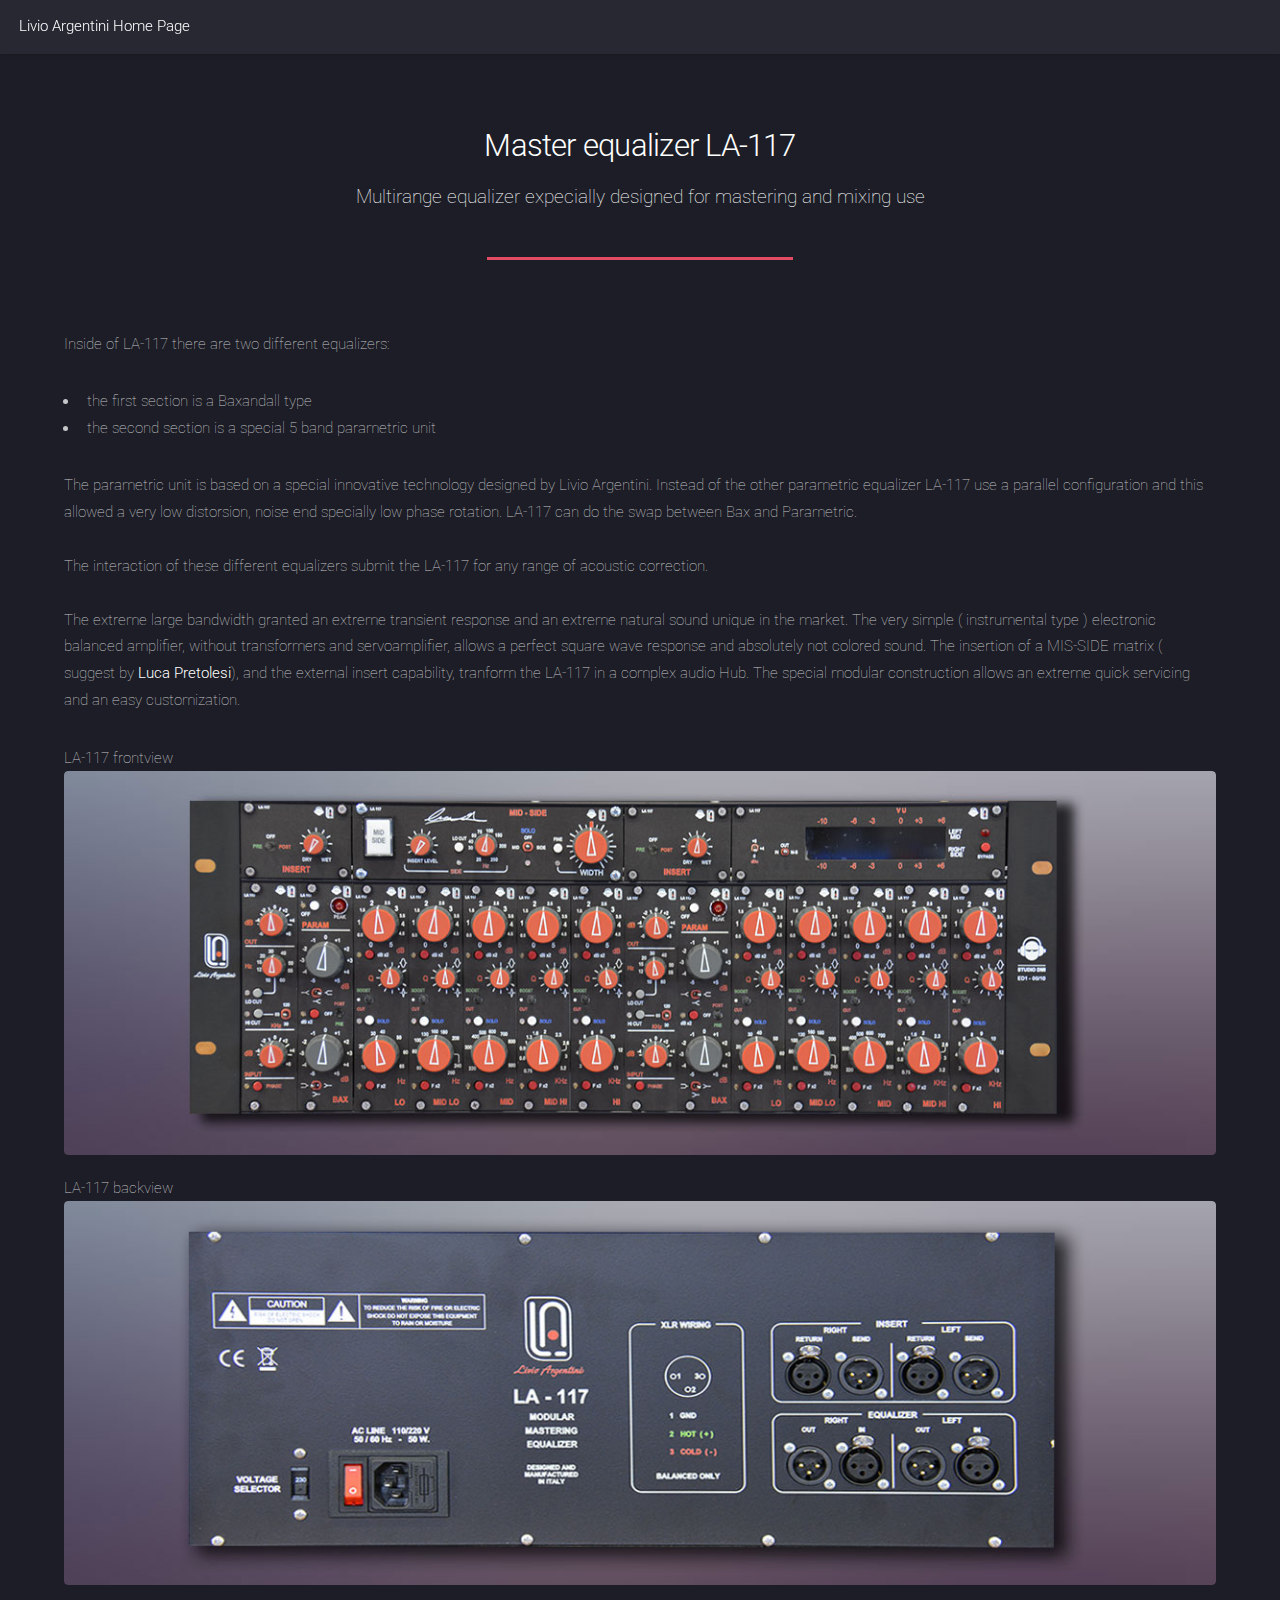
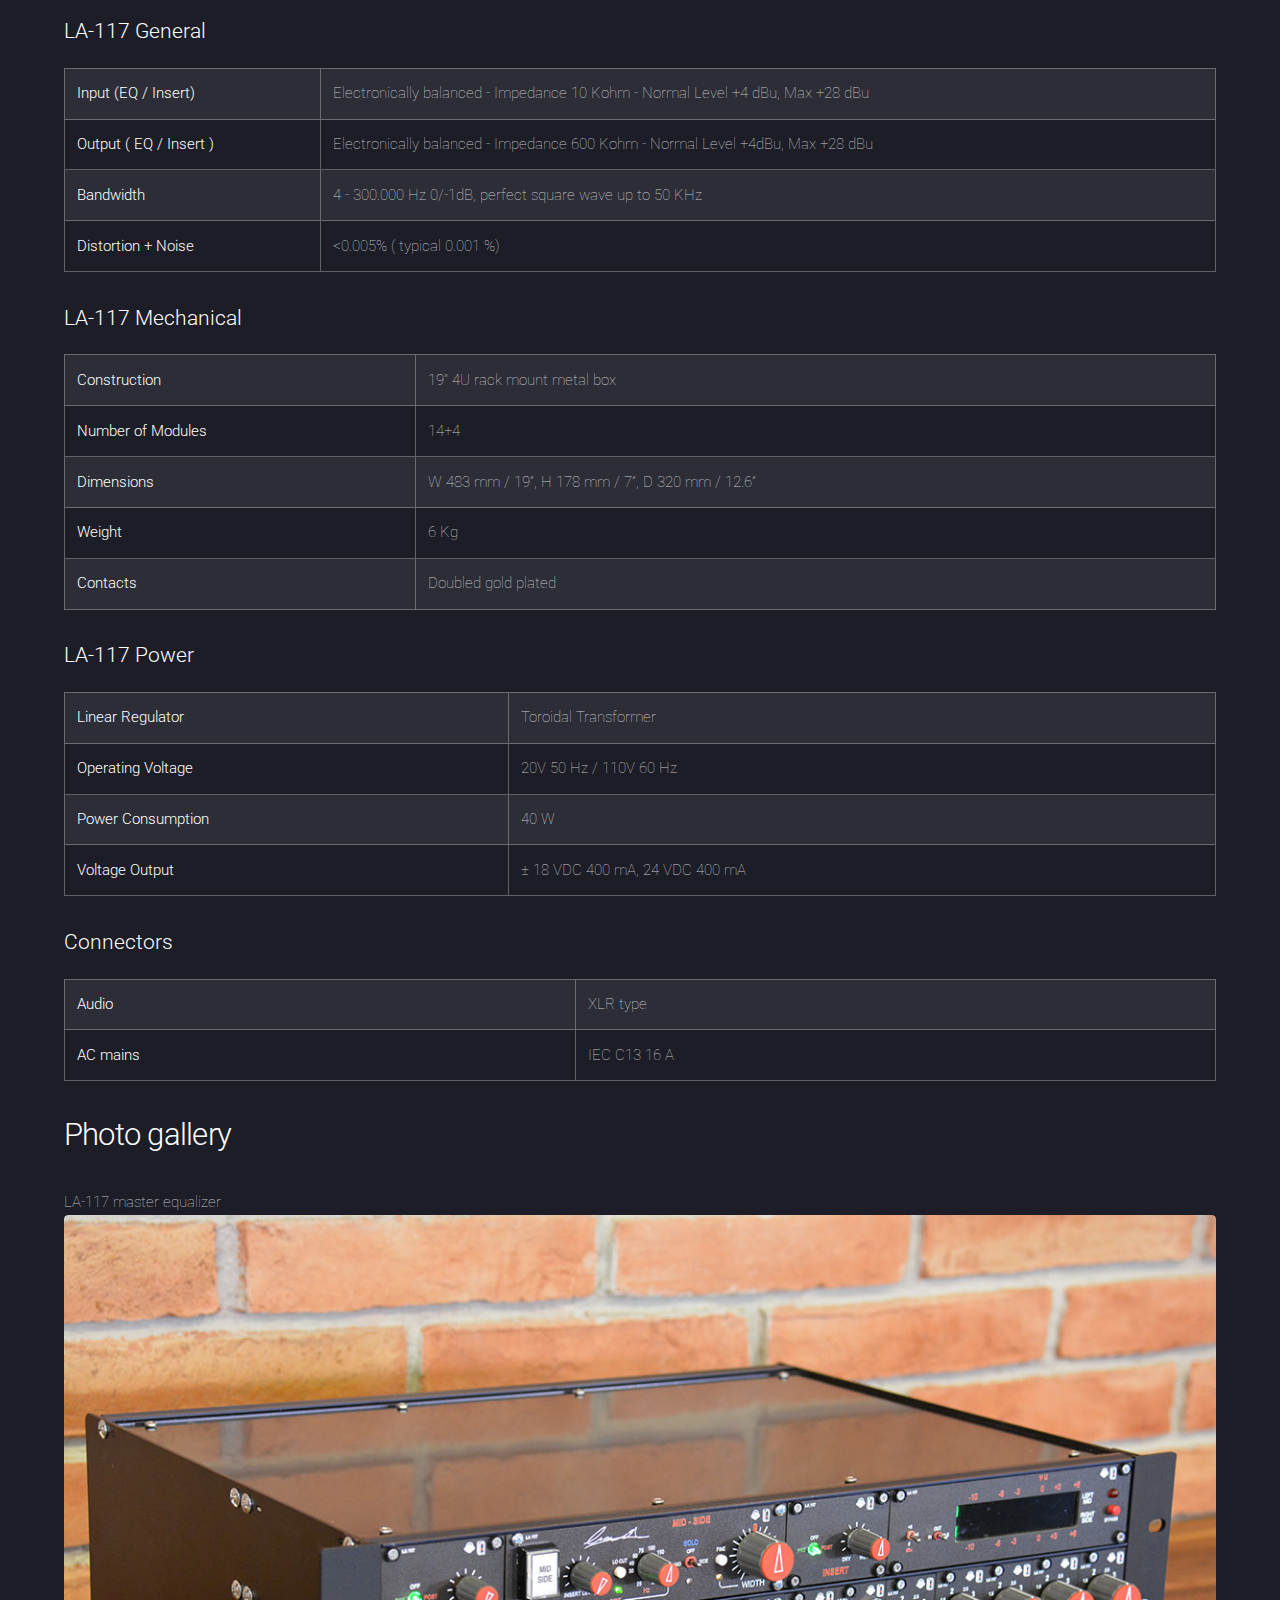
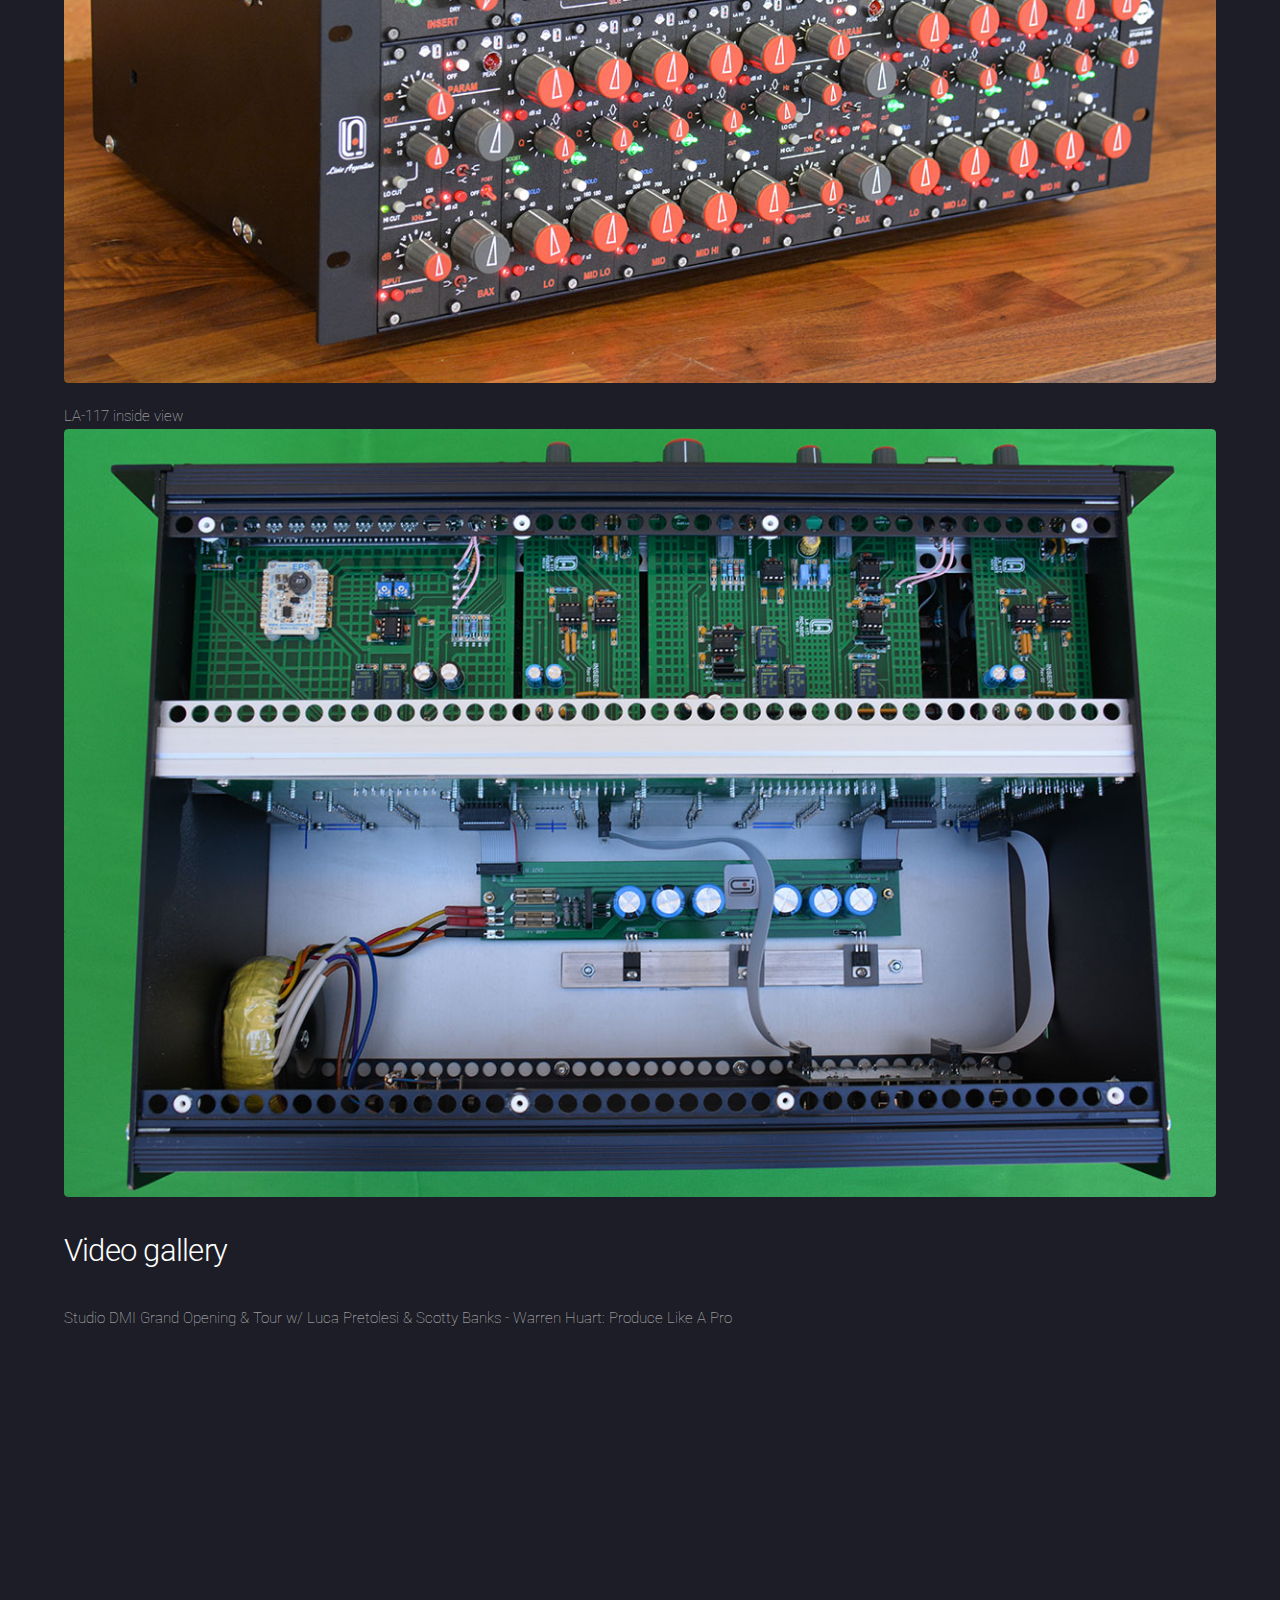
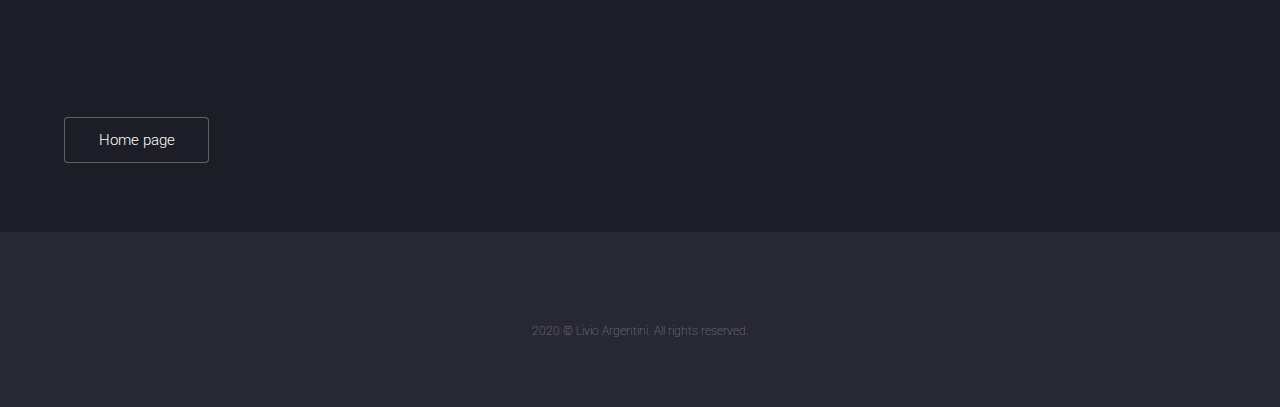
==== commit cf99f643: "Update" ====
--- a/LA-117.html
+++ b/LA-117.html
@@ -178,7 +178,9 @@
 
 								<div class="box alt">
 								<h2>Video gallery</h2>
-								
+								<p>
+									Studio DMI Grand Opening & Tour w/ Luca Pretolesi & Scotty Banks - Warren Huart: Produce Like A Pro
+								</p>
 								<iframe width="560" height="315" src="https://www.youtube.com/embed/DTYjWiZTR28" frameborder="0" allow="accelerometer; autoplay; encrypted-media; gyroscope; picture-in-picture" allowfullscreen></iframe>
 								</div>
 																
--- a/assets/css/main.css
+++ b/assets/css/main.css
@@ -3486,7 +3486,7 @@
 
 		#banner .content {
 			display: inline-block;
-			margin-right: 1%;
+			margin-right: -30%;
 			max-width: 95%;
 			padding: 6em;
 			position: relative;
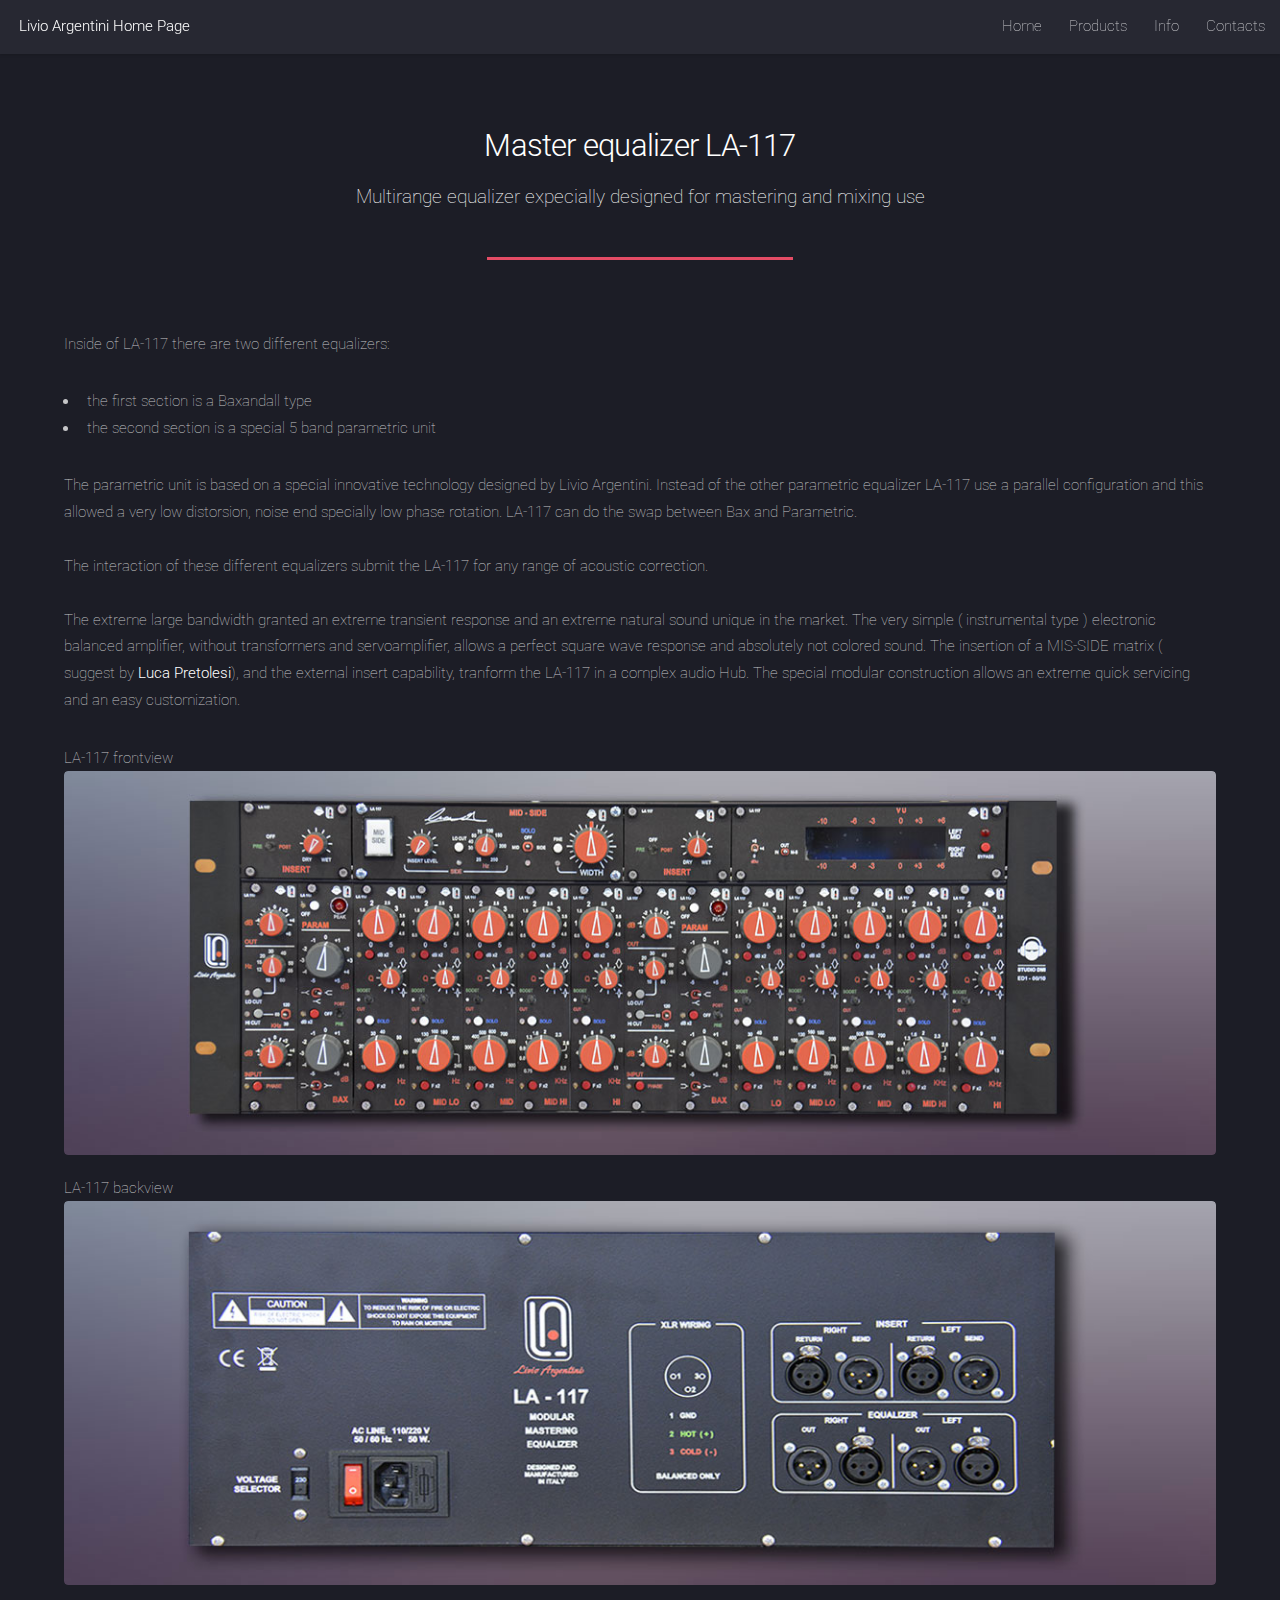
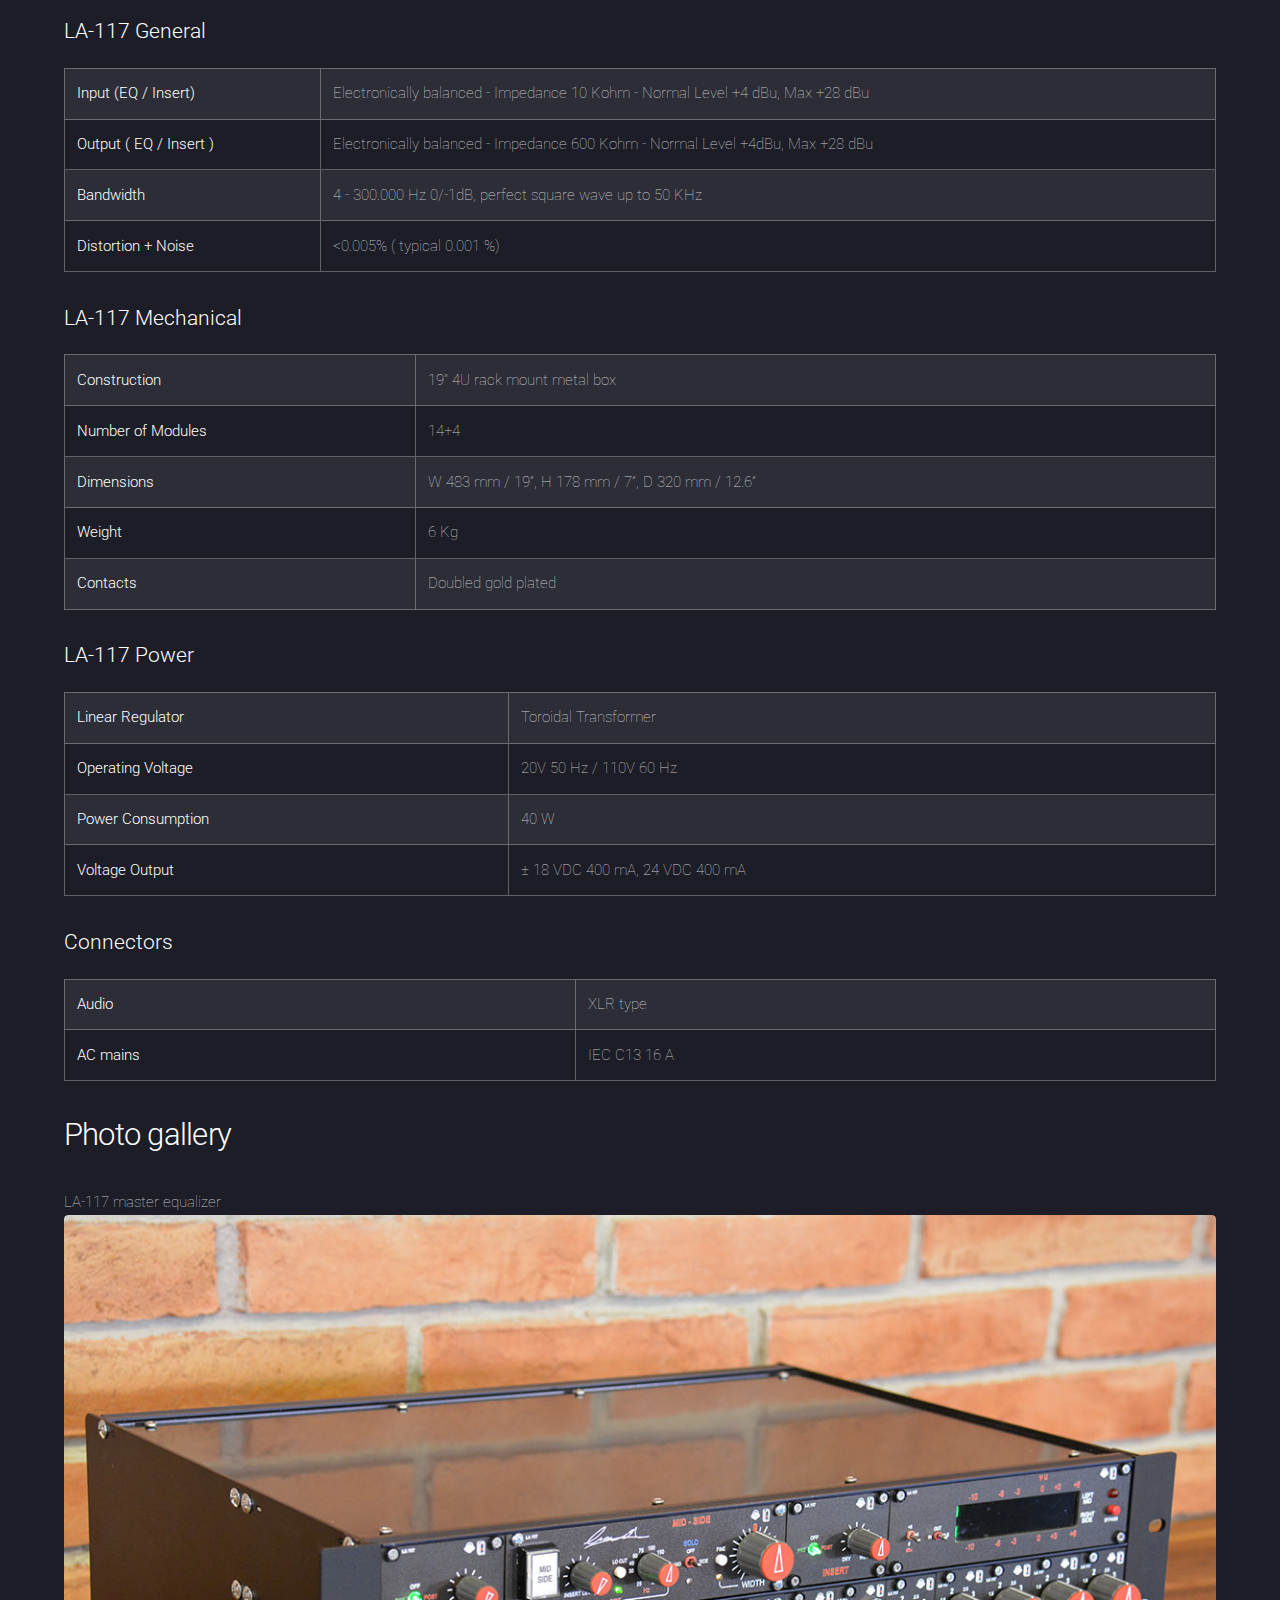
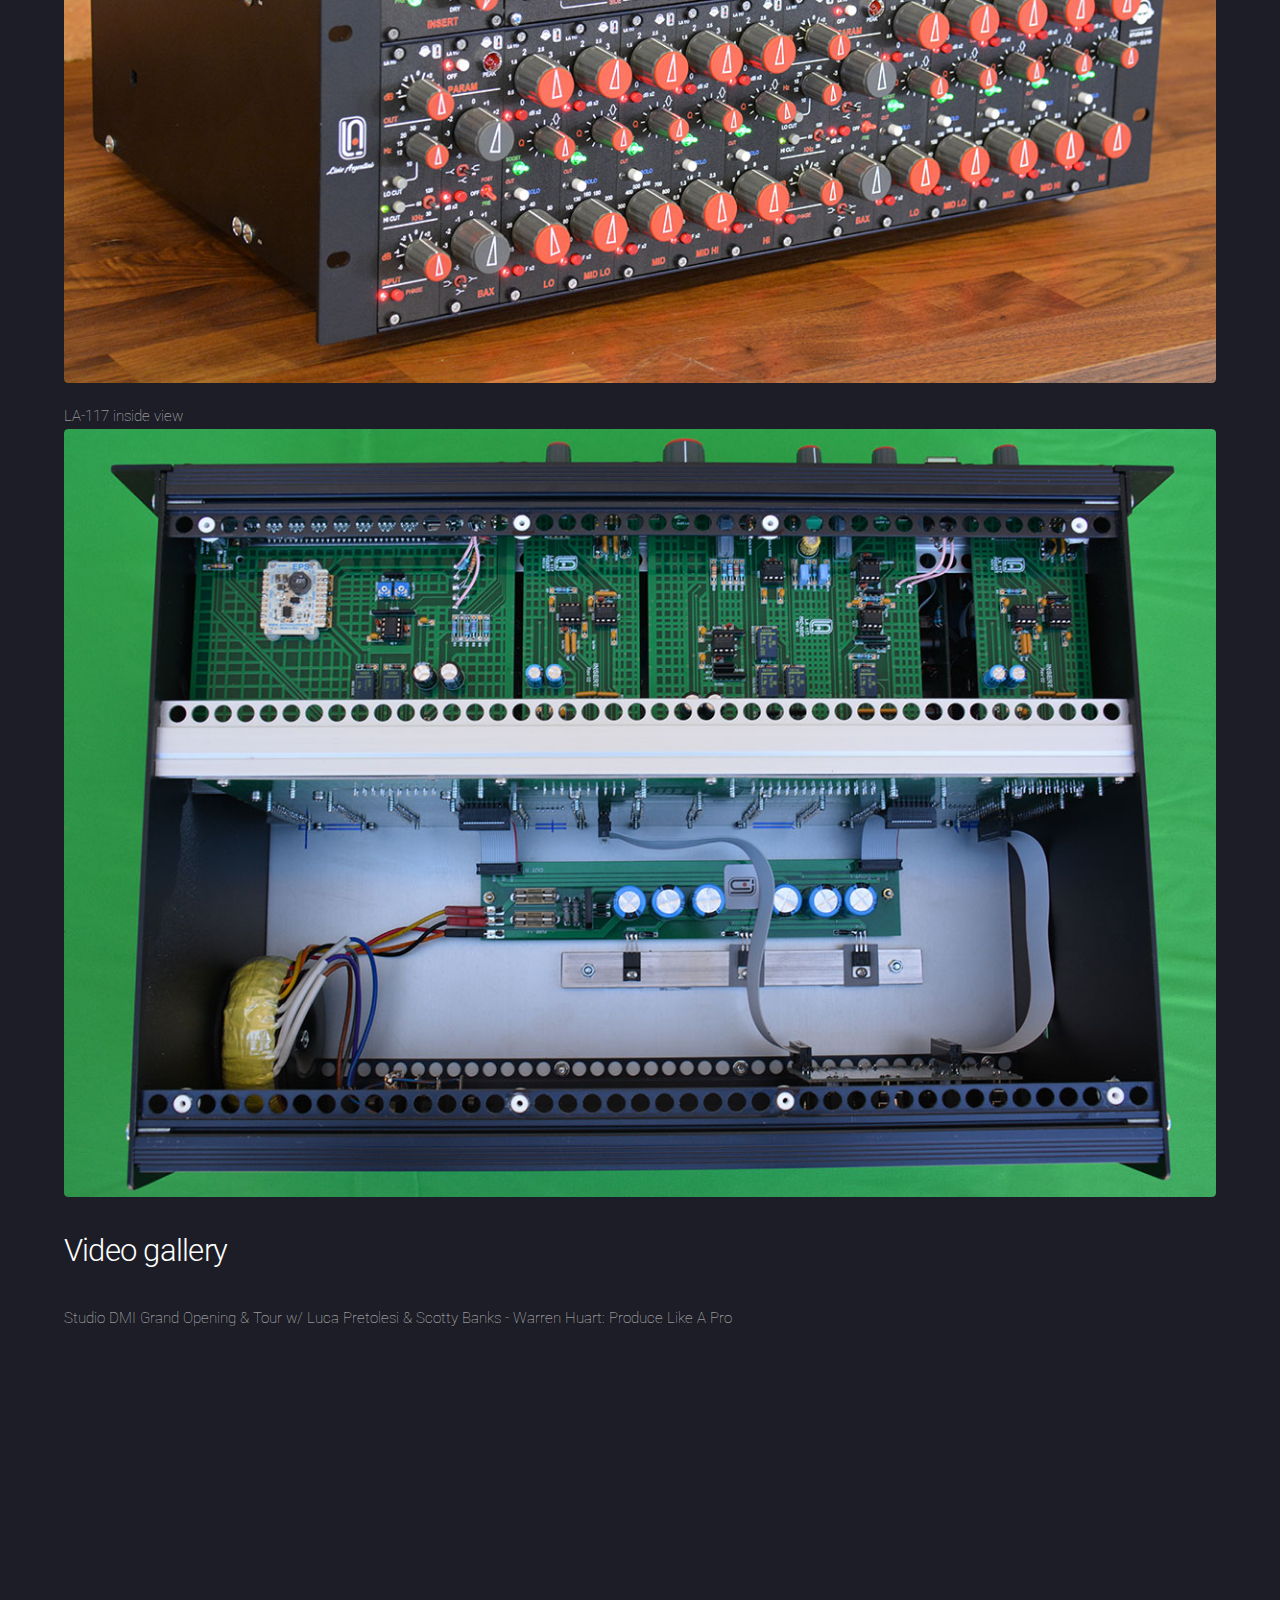
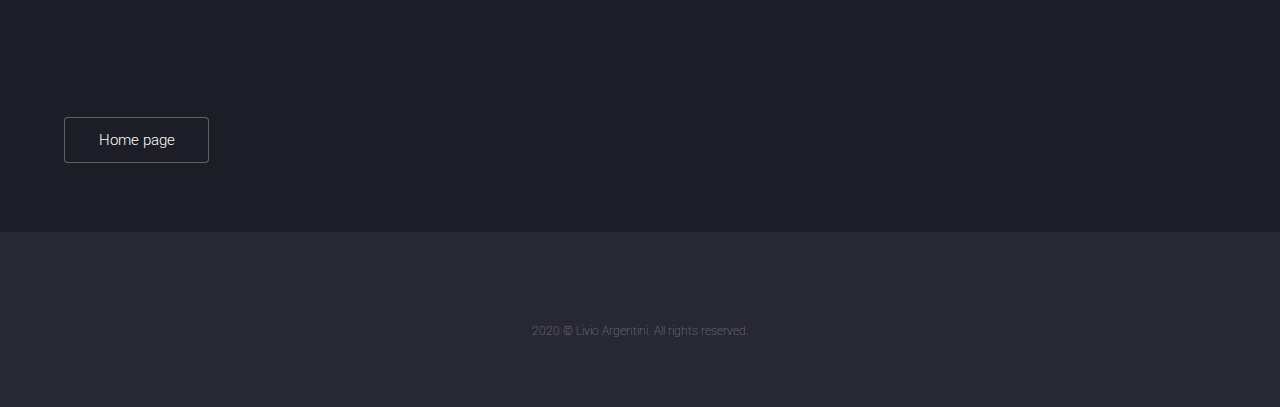
==== commit eb7716cc: "Update" ====
--- a/LA-117.html
+++ b/LA-117.html
@@ -18,6 +18,27 @@
 			<!-- Header -->
 				<header id="header">
 					<h1 id="logo"><a href="index.html">Livio Argentini Home Page</a></h1>
+					<nav id="nav">
+						<ul>
+							<li><a href="index.html">Home</a></li>
+							<li>
+								<a href="#">Products</a>
+								<ul>
+									<li><a href="LA-200.html">Mixer LA-200</a></li>
+									<li><a href="LA-117.html">Master equ LA-117</a></li>
+									<li><a href="LA-88.html">Octopus LA-88</a></li>
+								</ul>
+							</li>
+							<li>
+								<a href="#">Info</a>
+								<ul>
+									<li><a href="livio_argentini_history.html">Livio Argentini History</a></li>
+									<li><a href="livio_argentini_storia.html">La storia di Livio Argentini</a></li>
+								</ul>
+							</li>
+							<li><a href="index.html">Contacts</a></li>
+						</ul>
+					</nav>
 				</header>
 
 			<!-- Main -->
--- a/assets/css/main.css
+++ b/assets/css/main.css
@@ -3442,7 +3442,7 @@
 	}
 
 	body.landing #header {
-		background: transparent;
+		/*background: transparent;*/
 		box-shadow: none;
 		position: absolute;
 	}
@@ -3486,7 +3486,7 @@
 
 		#banner .content {
 			display: inline-block;
-			margin-right: -30%;
+			margin-right: 1%;
 			max-width: 95%;
 			padding: 6em;
 			position: relative;
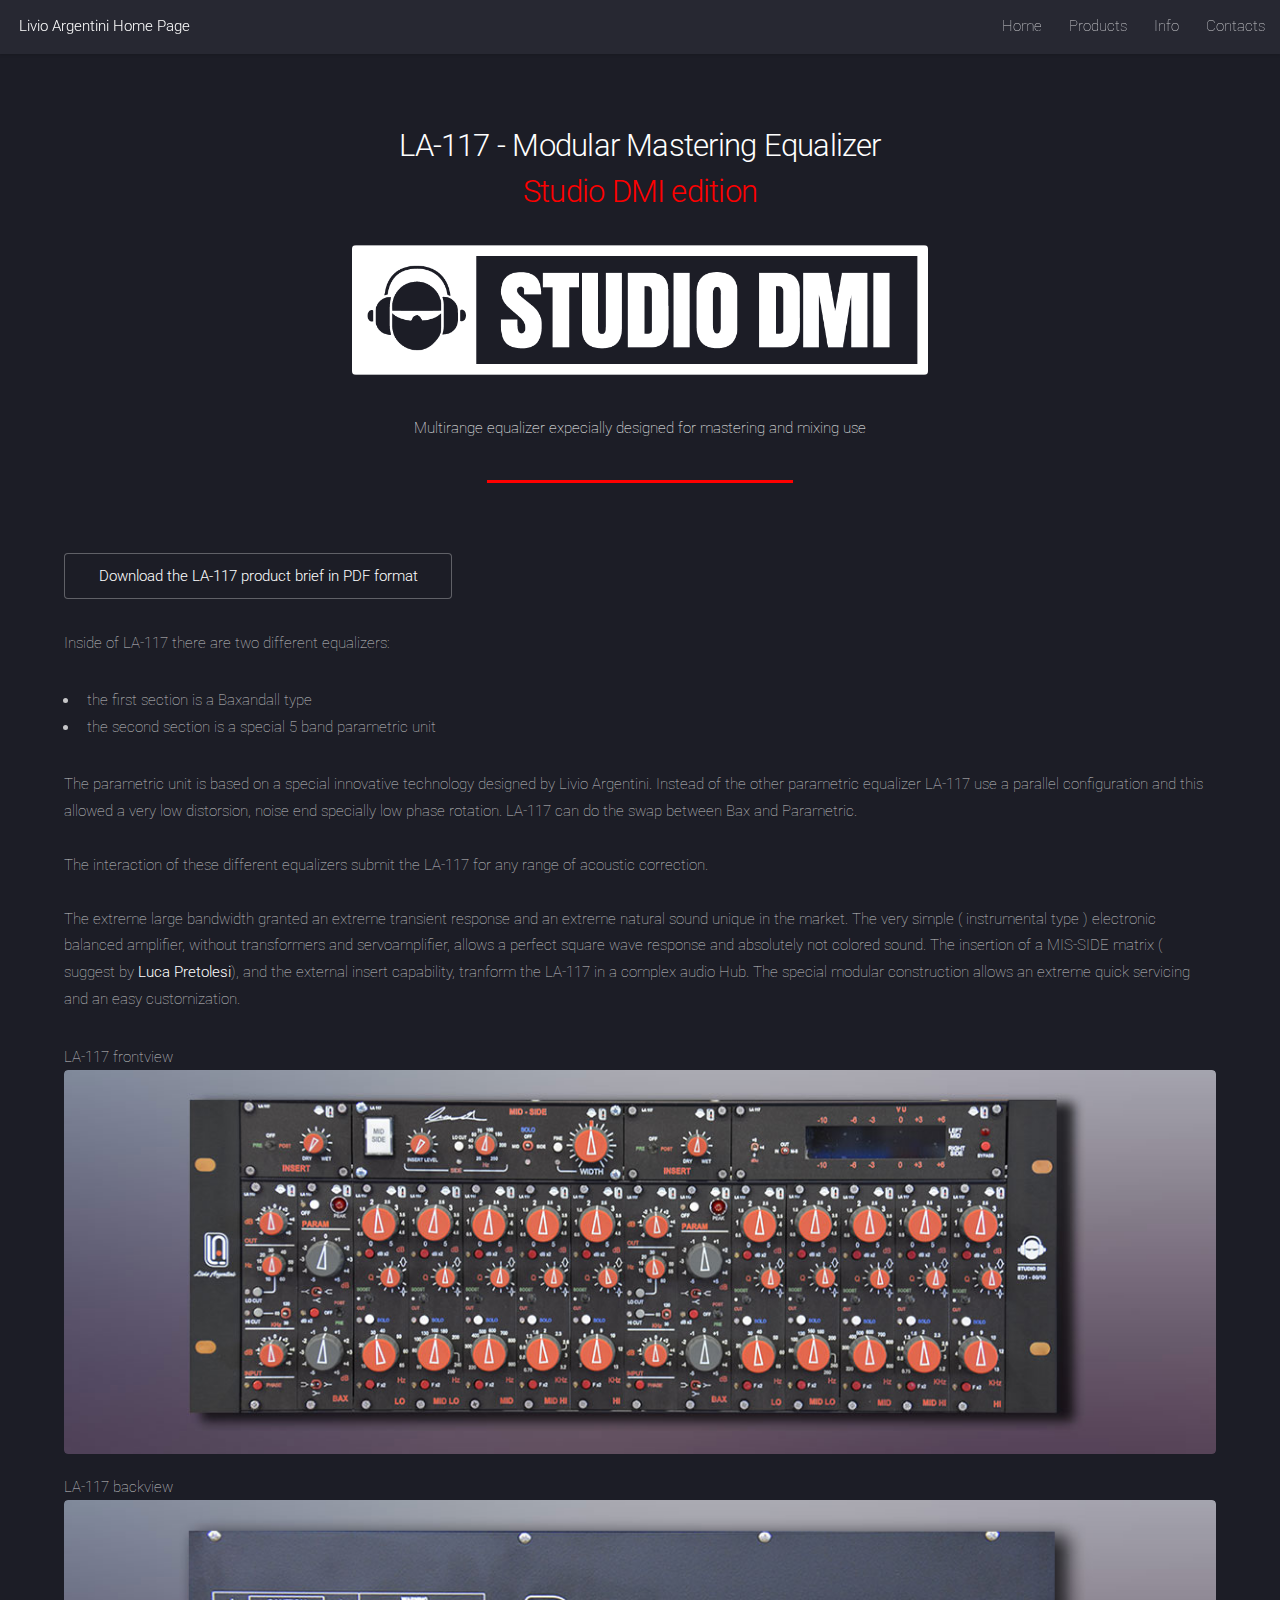
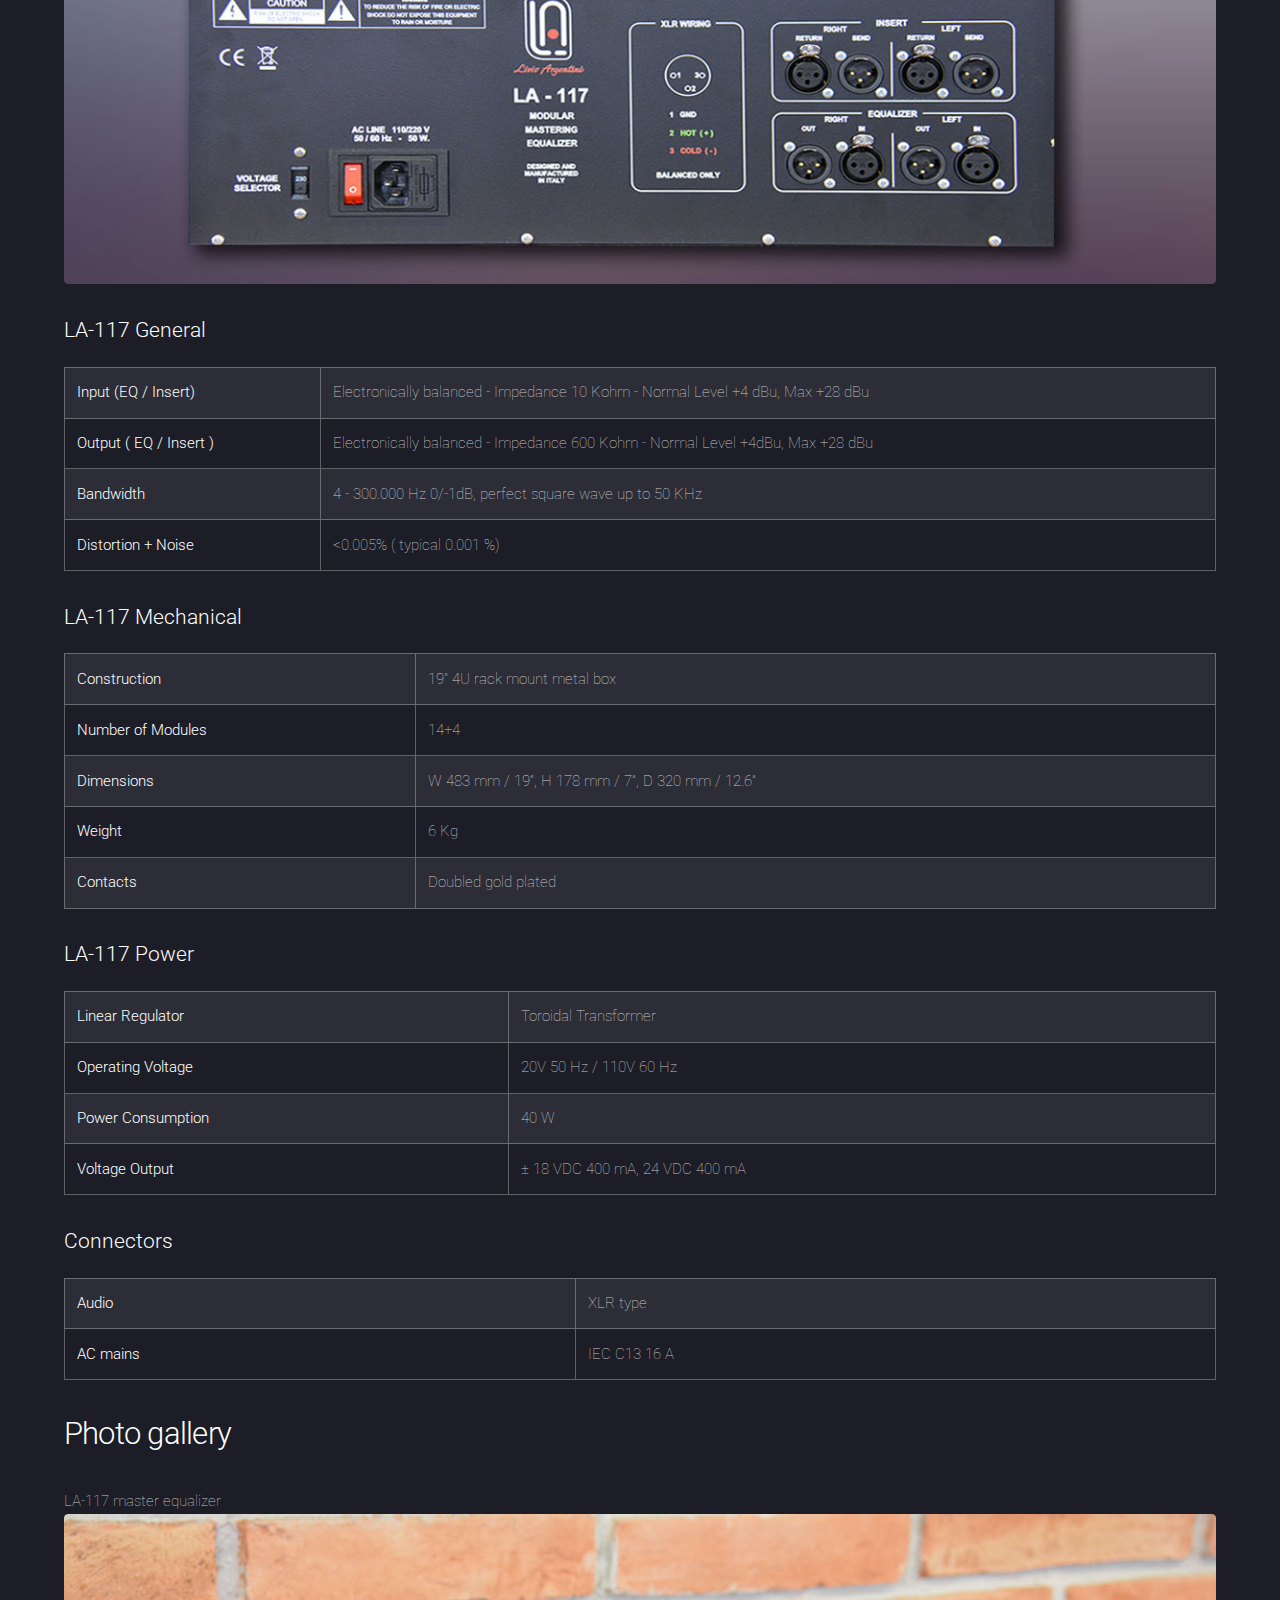
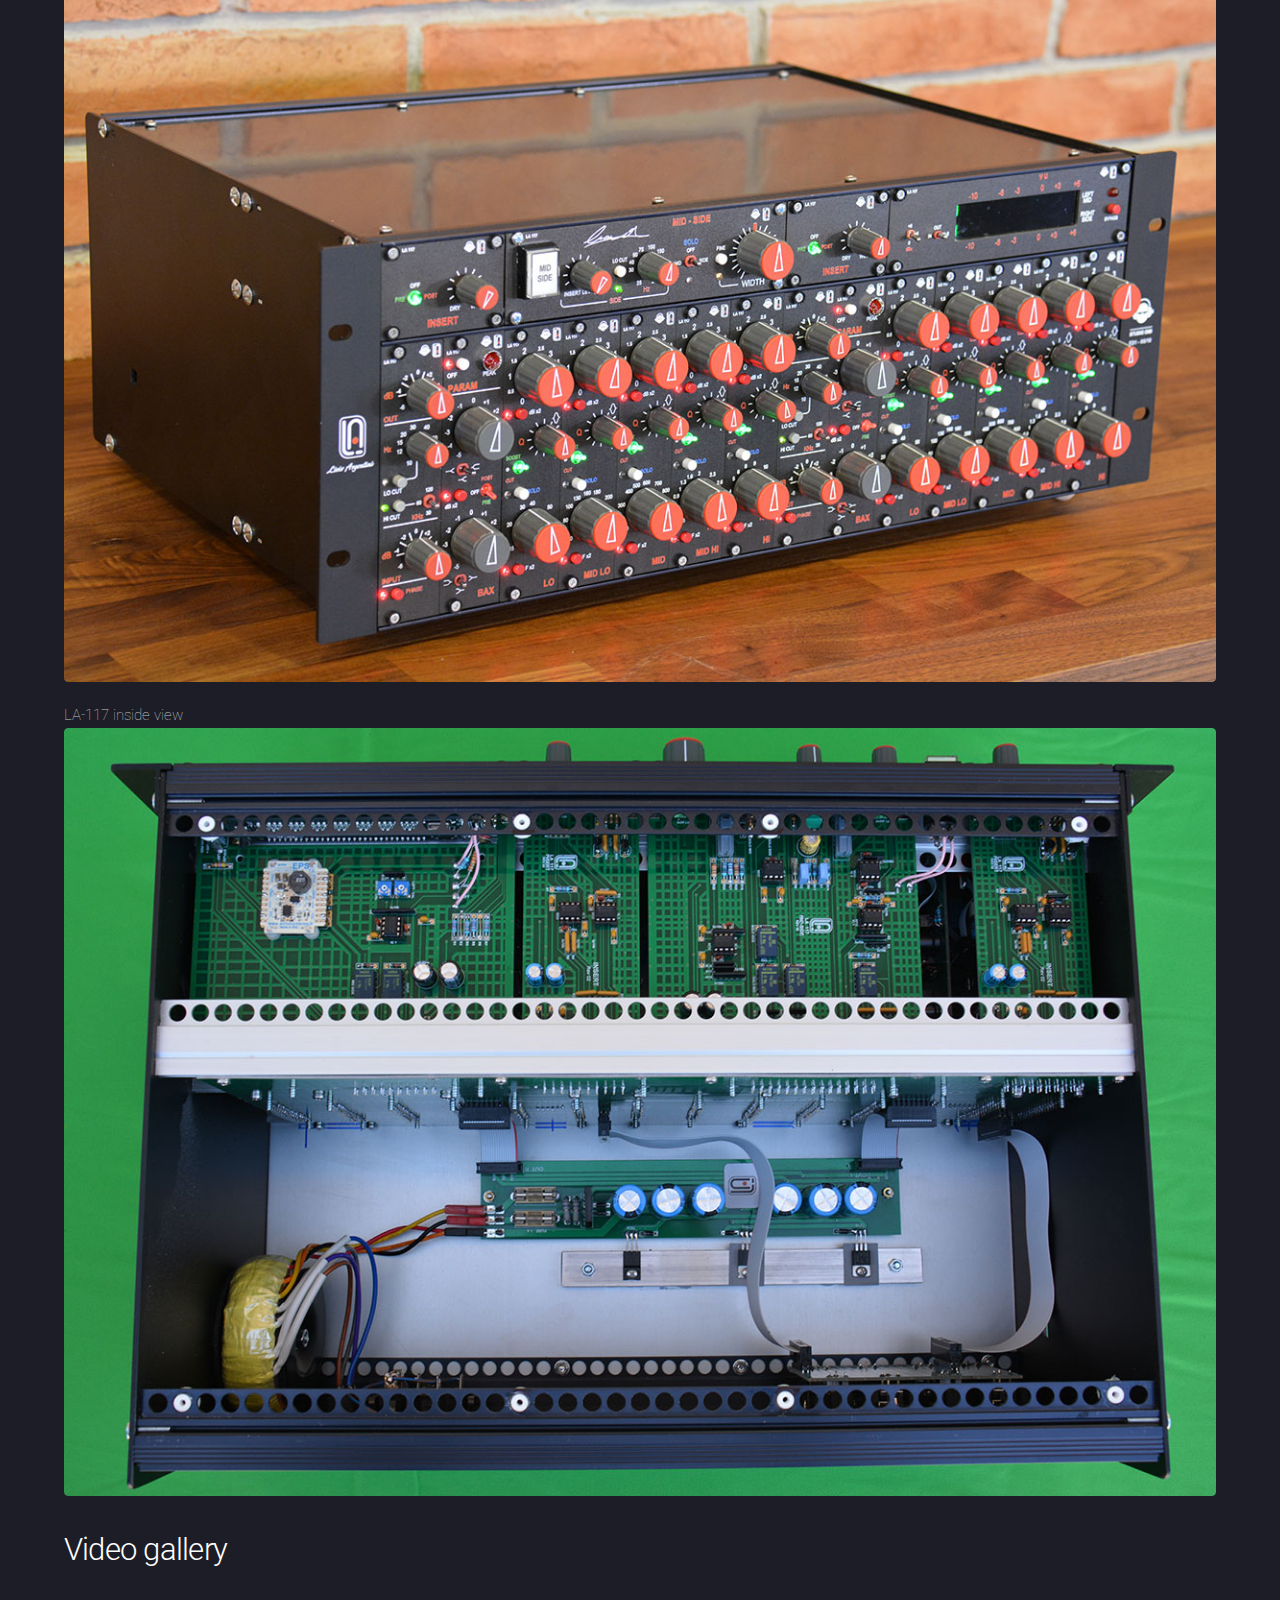
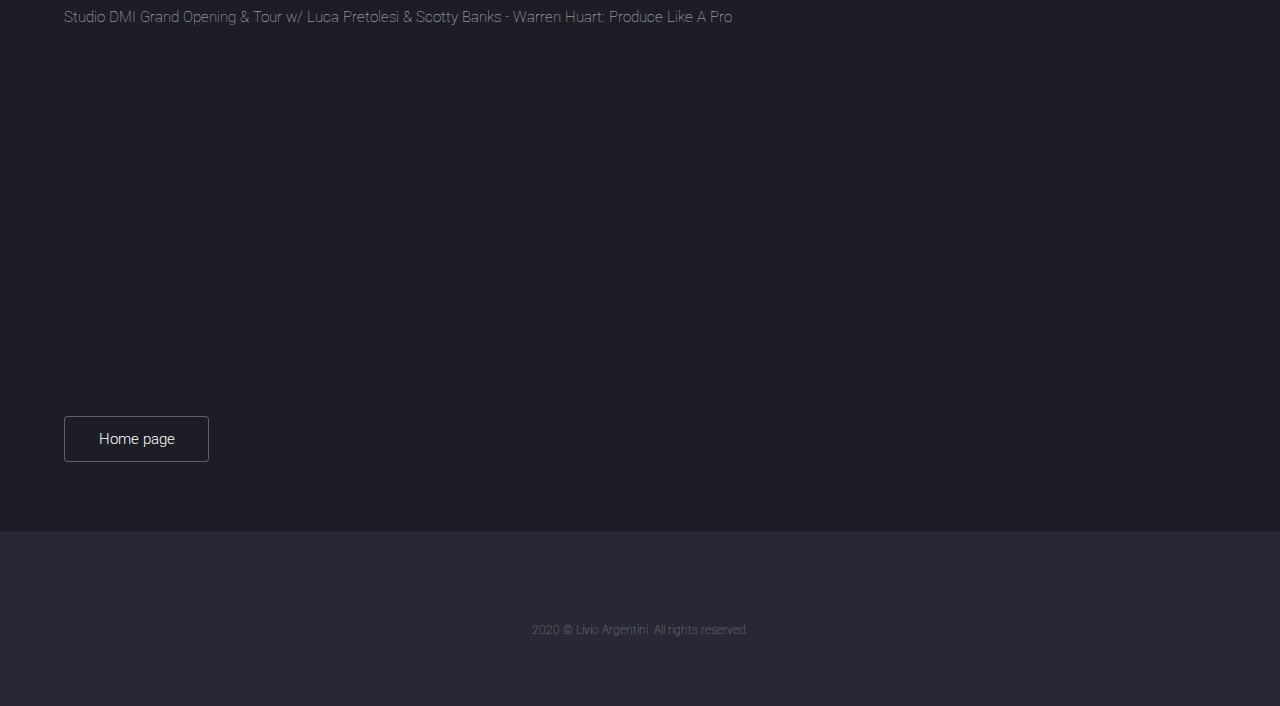
==== commit c85a3b6d: "Update" ====
--- a/LA-117.html
+++ b/LA-117.html
@@ -36,7 +36,7 @@
 									<li><a href="livio_argentini_storia.html">La storia di Livio Argentini</a></li>
 								</ul>
 							</li>
-							<li><a href="index.html">Contacts</a></li>
+							<li><a href="index.html#contact_us">Contacts</a></li>
 						</ul>
 					</nav>
 				</header>
@@ -45,12 +45,22 @@
 				<div id="main" class="wrapper style1">
 					<div class="container">
 						<header class="major">
-							<h2>Master equalizer LA-117</h2>
+							<h2>LA-117 - Modular Mastering Equalizer </br><span style="color:red">Studio DMI edition</span></h3>
+
+							<div class="box alt">
+								<img class="image fitl" style="width:50%" src="images/logo_dmi_full.png">
+							</div>
+							
 							<p>Multirange equalizer expecially designed for mastering and mixing use</p>
 						</header>
 
 						<!-- Content -->
 							<section id="content">
+							
+								<p>
+									<a href="LA-117-product-brief.pdf" class="button">Download the LA-117 product brief in PDF format</a>
+								</p>
+
 								<p>
 									Inside of LA-117 there are two different equalizers:
 									<ul>
--- a/assets/css/main.css
+++ b/assets/css/main.css
@@ -2186,7 +2186,7 @@
 	}
 
 		header.major:after {
-			background: #e44c65;
+			background: red;
 			content: '';
 			display: inline-block;
 			height: 0.2em;
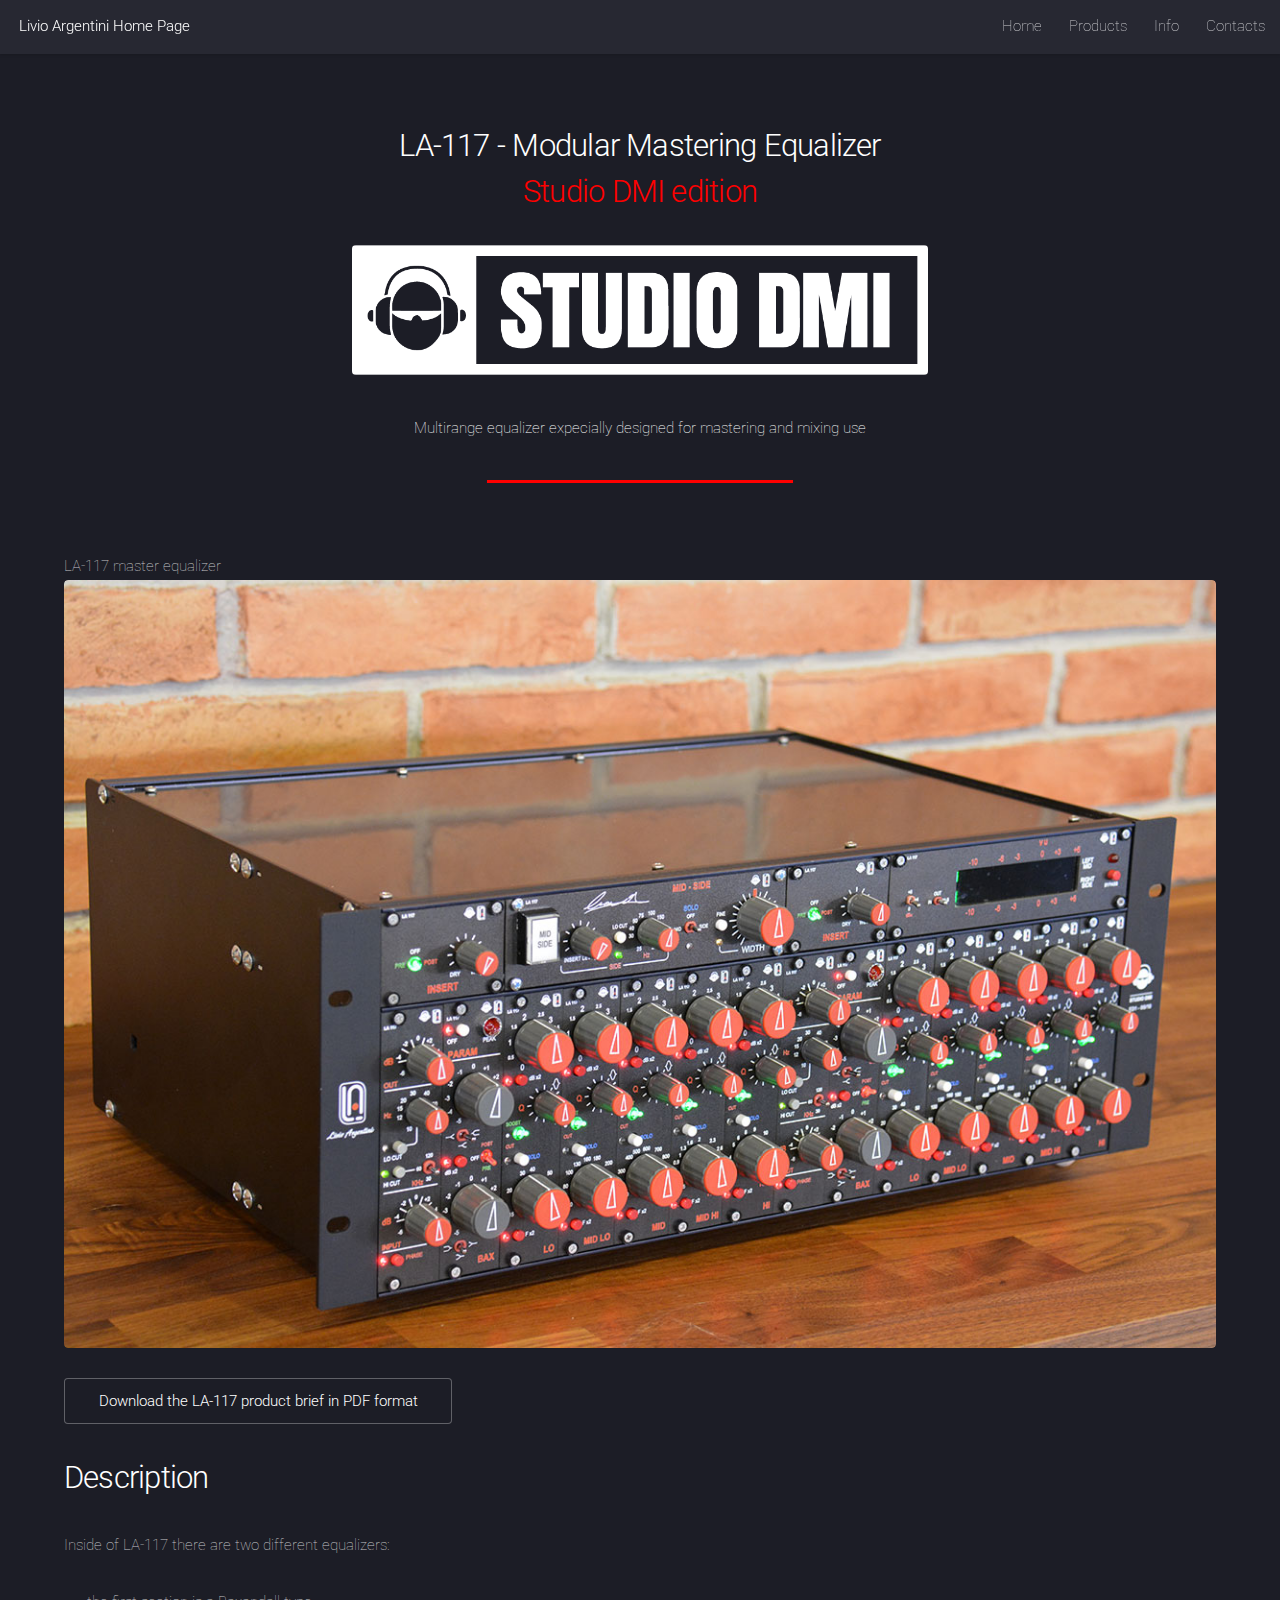
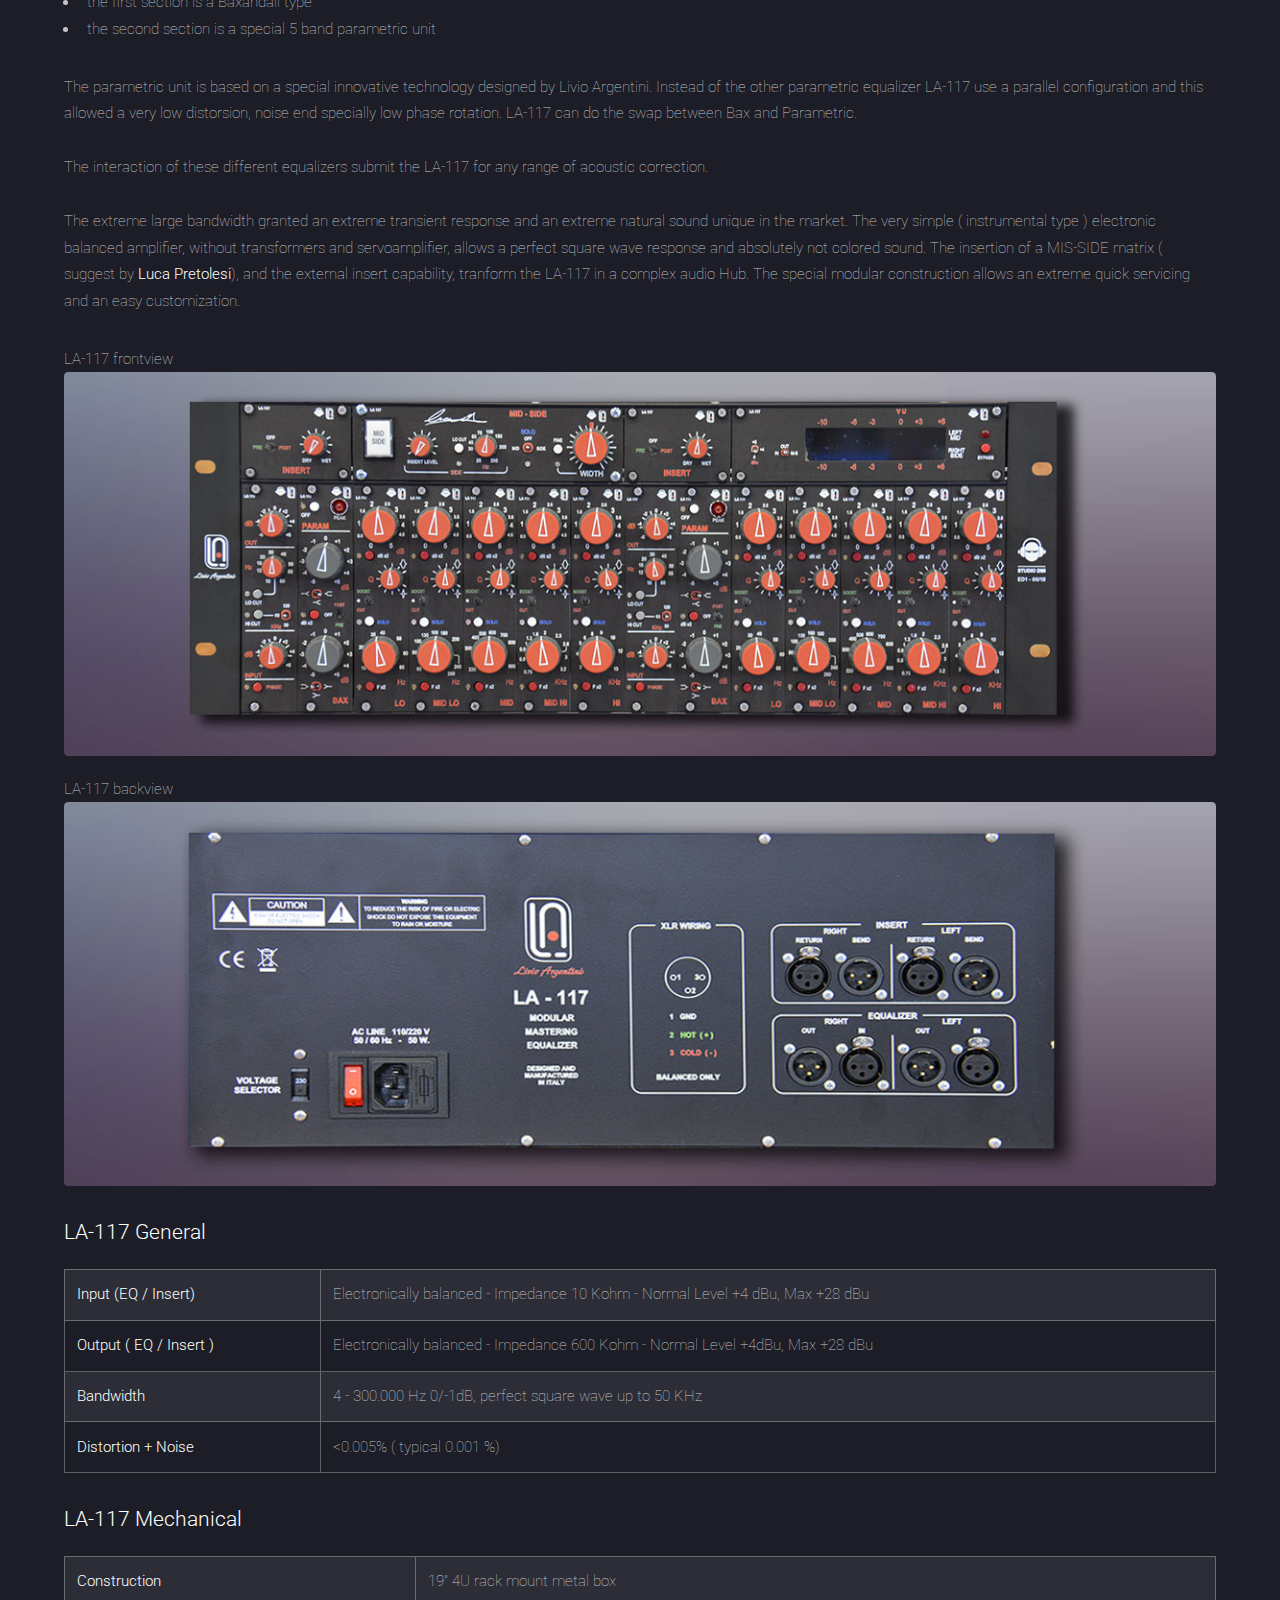
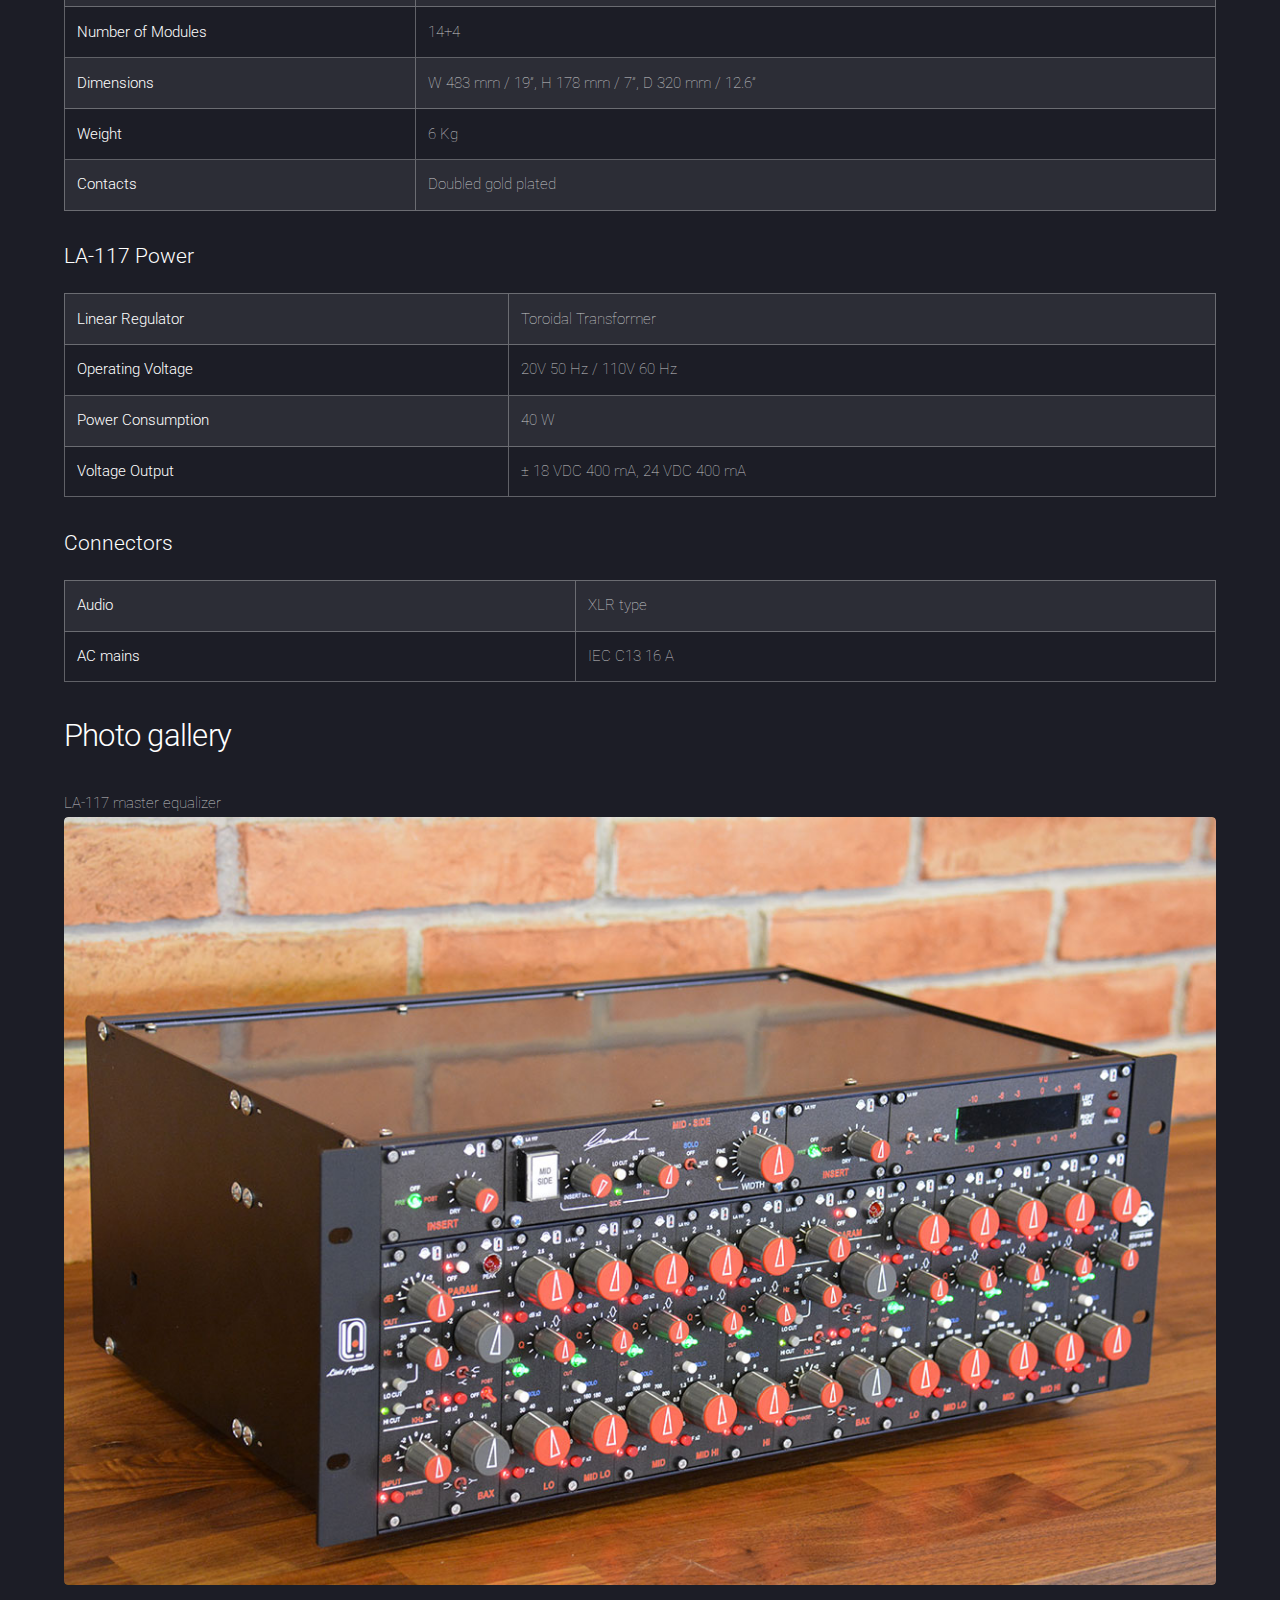
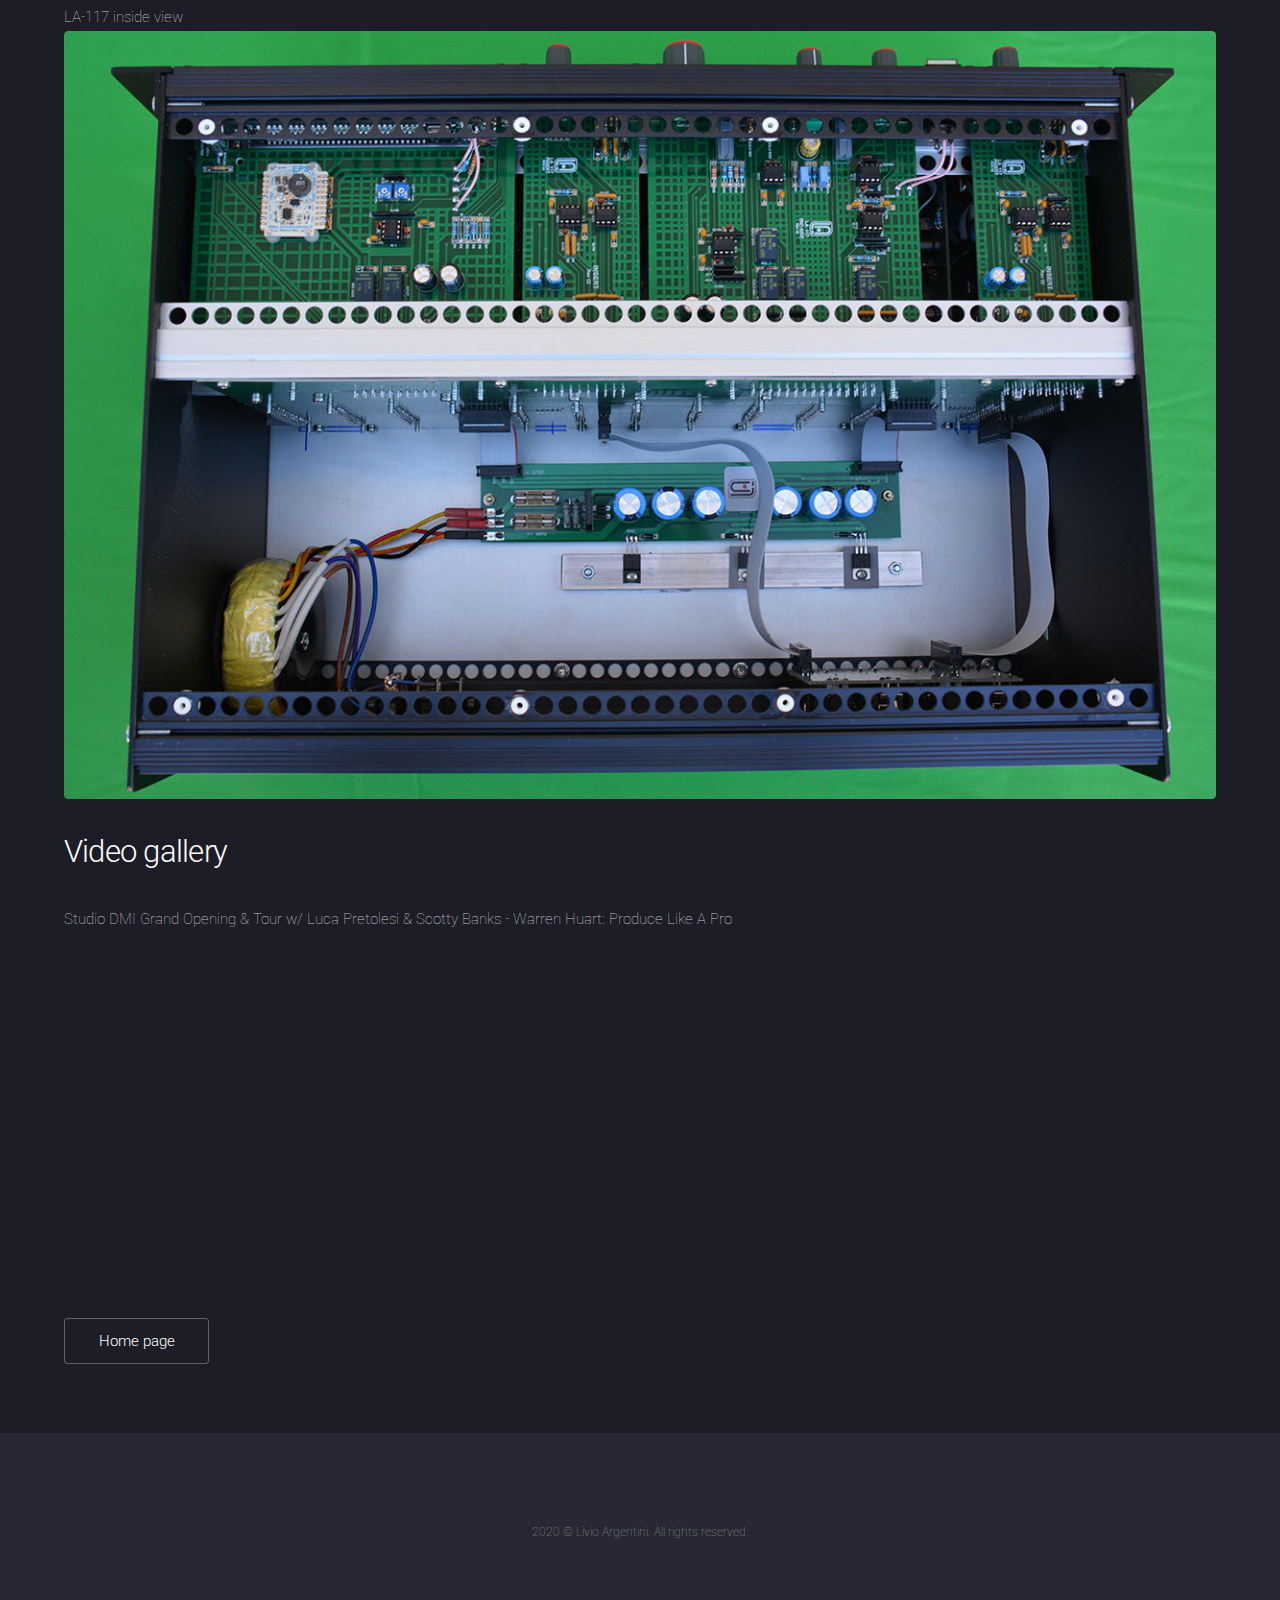
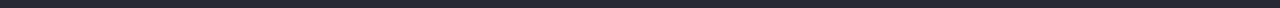
==== commit fbb487f9: "Update" ====
--- a/LA-117.html
+++ b/LA-117.html
@@ -57,9 +57,17 @@
 						<!-- Content -->
 							<section id="content">
 							
+								<div class="box alt">
+									<div class="row gtr-50 gtr-uniform">
+										<div class="col-12">LA-117 master equalizer<span class="image fit"><img src="images/LA-117_image1.jpg" alt="" /></span></div>
+									</div>
+								</div>
+
 								<p>
 									<a href="LA-117-product-brief.pdf" class="button">Download the LA-117 product brief in PDF format</a>
 								</p>
+
+								<h2>Description</h2>
 
 								<p>
 									Inside of LA-117 there are two different equalizers:
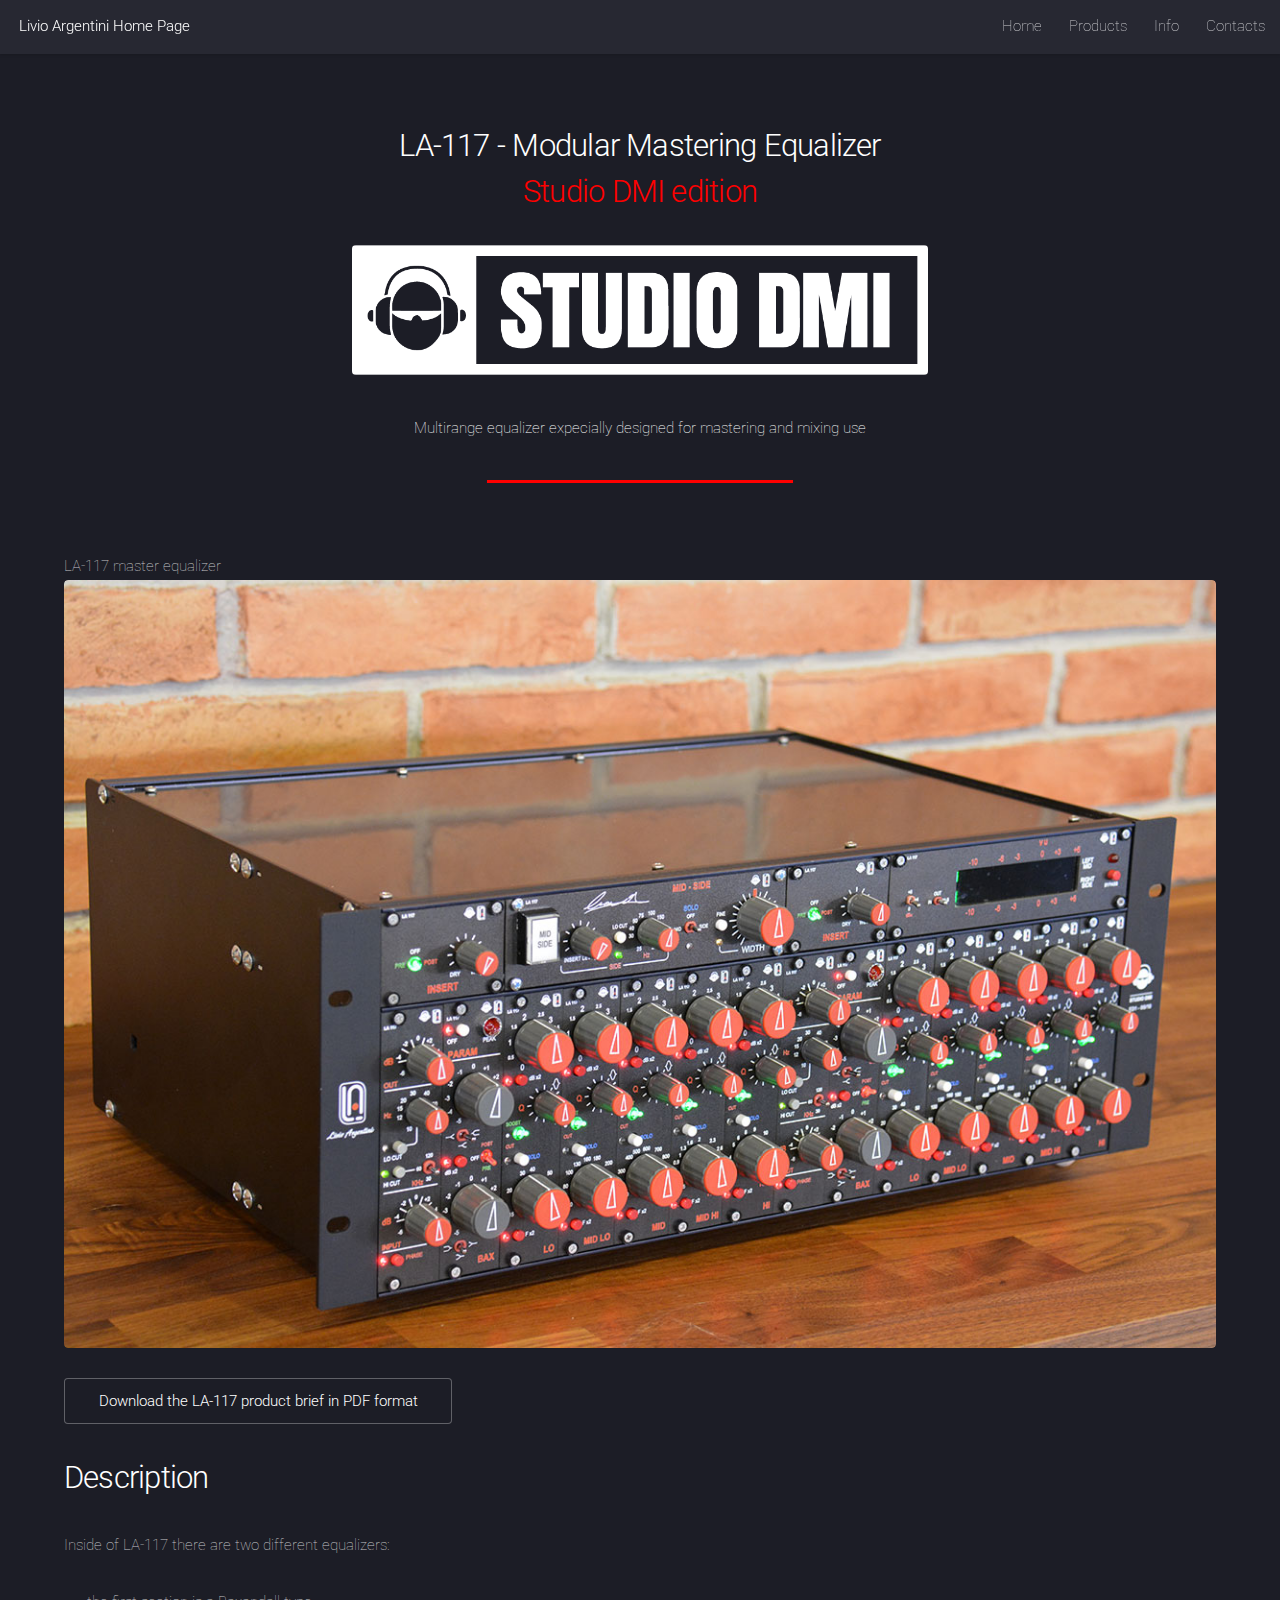
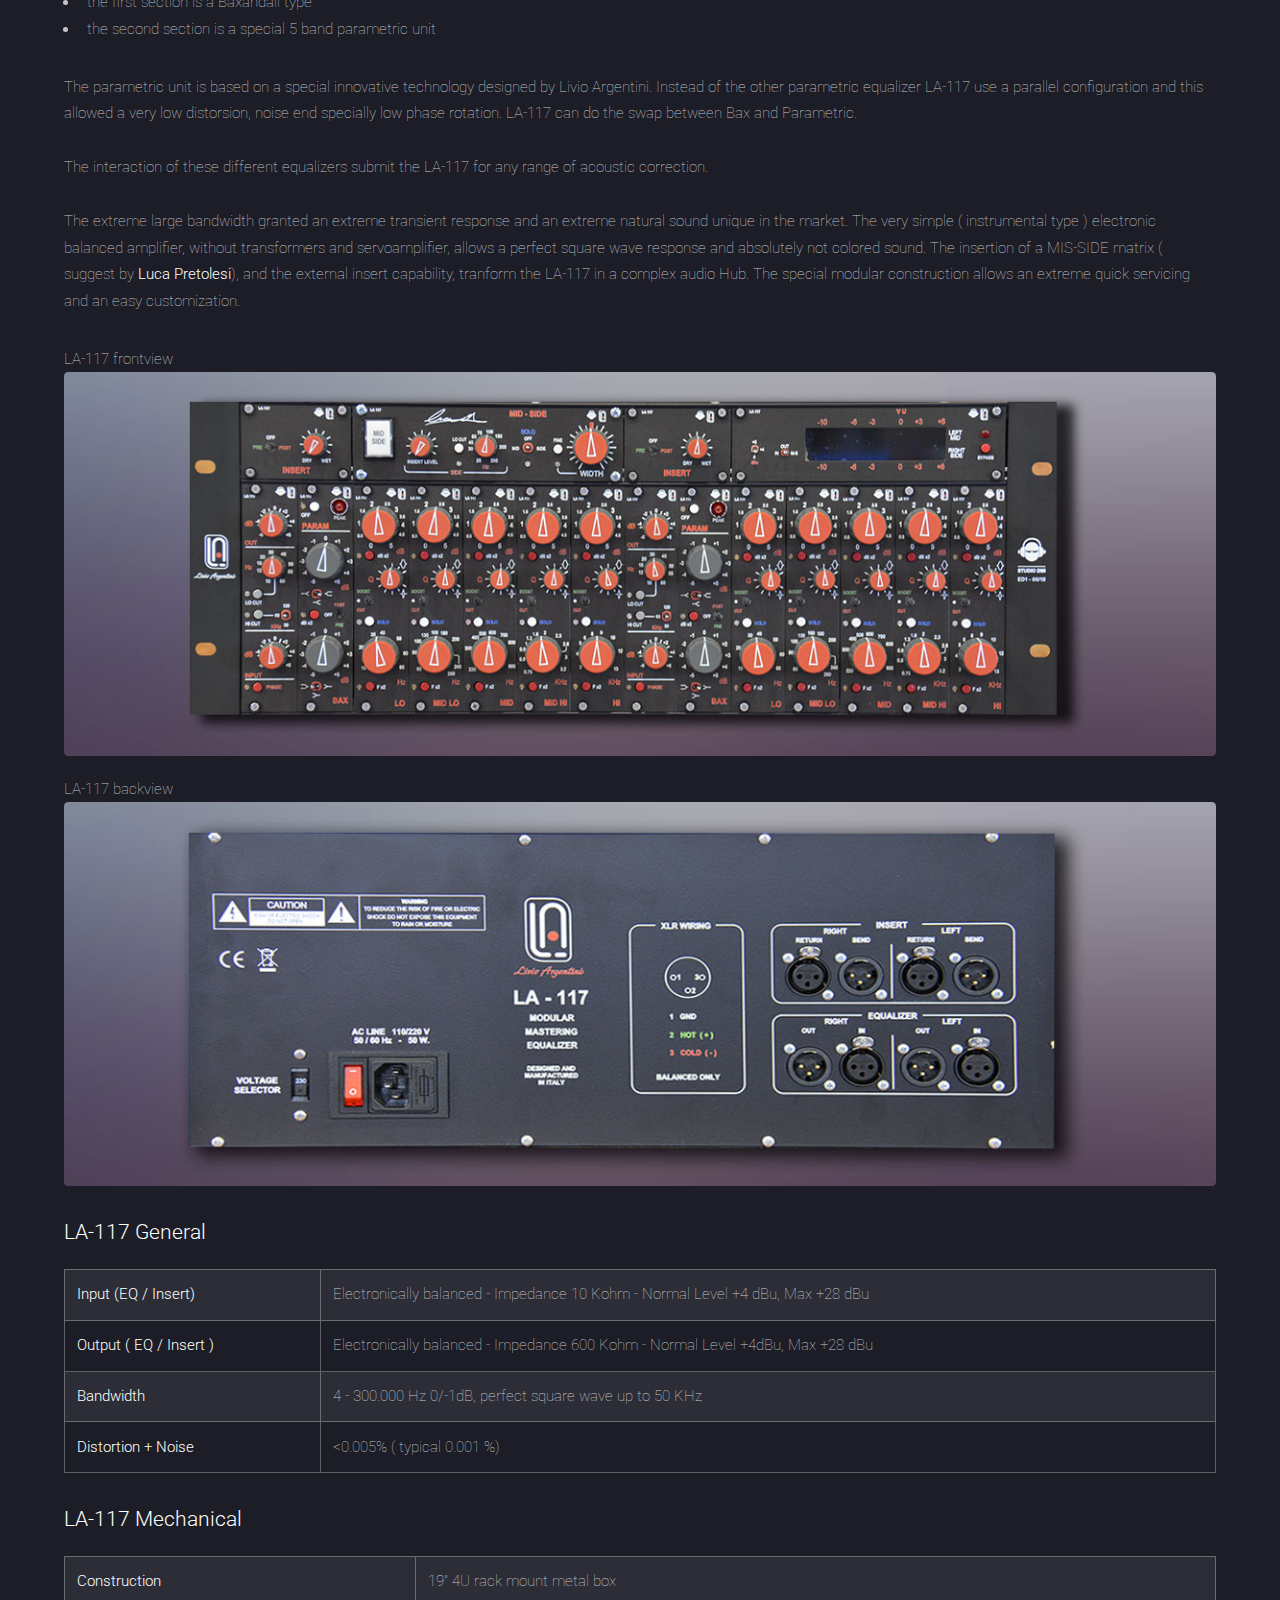
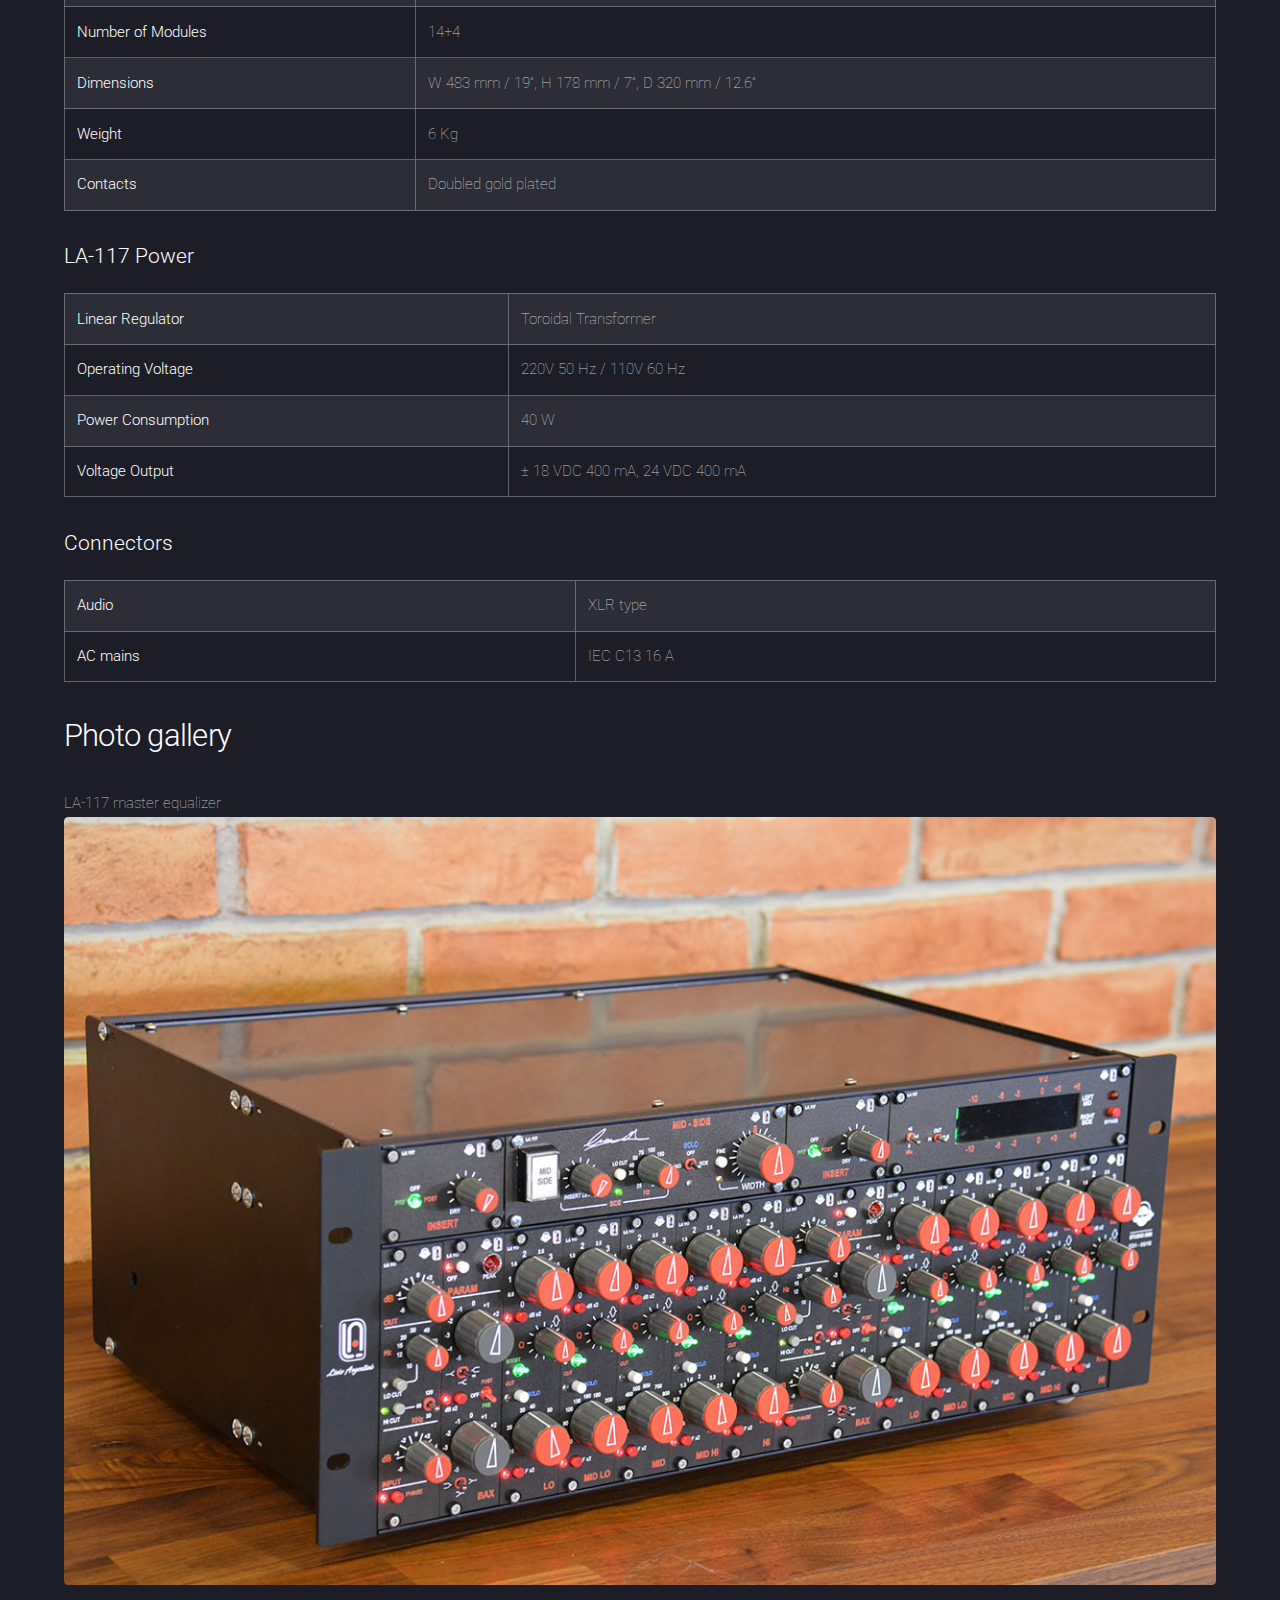
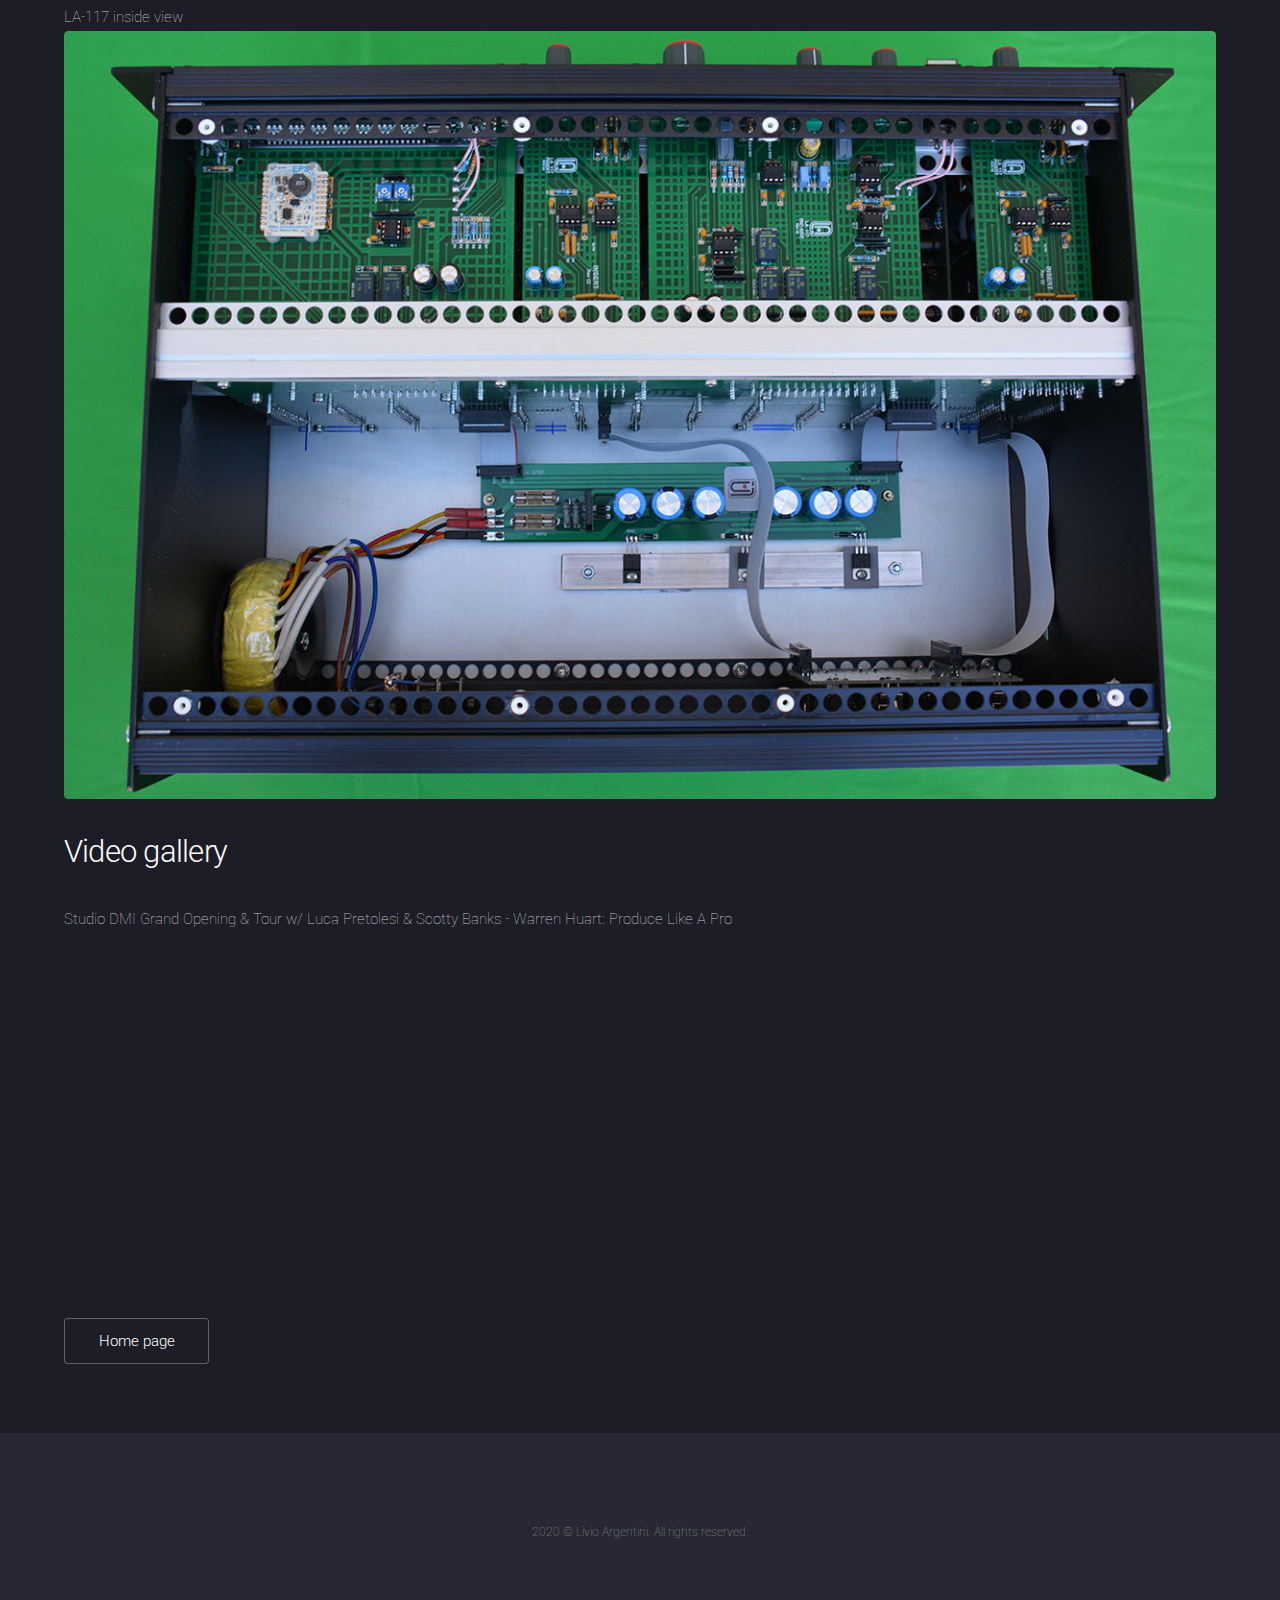
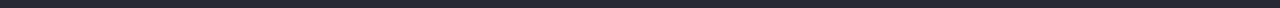
==== commit d13f6581: "Update" ====
--- a/LA-117.html
+++ b/LA-117.html
@@ -172,7 +172,7 @@
 
 											<tr>
 												<td><b>Operating Voltage</b></td>
-												<td>20V 50 Hz / 110V 60 Hz</td>
+												<td>220V 50 Hz / 110V 60 Hz</td>
 											</tr>
 
 											<tr>
--- a/assets/css/main.css
+++ b/assets/css/main.css
@@ -111,12 +111,12 @@
 		-ms-transition: border-color 0.2s ease-in-out, color 0.2s ease-in-out;
 		transition: border-color 0.2s ease-in-out, color 0.2s ease-in-out;
 		border-bottom: dotted 1px;
-		color: #e44c65;
+		color: #FF0000;
 		text-decoration: none;
 	}
 
 		a:hover {
-			color: #e44c65 !important;
+			color: #FF0000 !important;
 			border-bottom-color: transparent;
 		}
 
@@ -2255,7 +2255,7 @@
 		input[type="email"]:focus,
 		select:focus,
 		textarea:focus {
-			border-color: #e44c65;
+			border-color: #FF0000;
 		}
 
 	select {
@@ -2358,7 +2358,7 @@
 
 		input[type="checkbox"]:focus + label:before,
 		input[type="radio"]:focus + label:before {
-			border-color: #e44c65;
+			border-color: #FF0000;
 		}
 
 	input[type="checkbox"] + label:before {
@@ -2855,8 +2855,8 @@
 		input[type="button"]:active,
 		.button:hover,
 		.button:active {
-			box-shadow: inset 0 0 0 1px #e44c65;
-			color: #e44c65 !important;
+			box-shadow: inset 0 0 0 1px #FF0000;
+			color: #eFF0000 !important;
 		}
 
 		input[type="submit"]:active,
@@ -2898,7 +2898,7 @@
 		input[type="reset"].primary,
 		input[type="button"].primary,
 		.button.primary {
-			background-color: #e44c65;
+			background-color: #FF0000;
 			box-shadow: none;
 			color: #ffffff !important;
 		}
@@ -3236,7 +3236,7 @@
 			.wrapper.style2 input[type="button"].primary,
 			.wrapper.style2 .button.primary {
 				background-color: #ffffff;
-				color: #e44c65 !important;
+				color: #FF0000 !important;
 			}
 
 				.wrapper.style2 input[type="submit"].primary:hover, .wrapper.style2 input[type="submit"].primary:active,
@@ -3340,7 +3340,7 @@
 			}
 
 			.dropotron > li.active > a, .dropotron > li.active > span {
-				color: #e44c65;
+				color: #FF0000;
 			}
 
 		.dropotron.level-0 {
@@ -3430,7 +3430,7 @@
 						}
 
 					#header nav ul li.active > a, #header nav ul li.active > span {
-						color: #e44c65;
+						color: #FF0000;
 					}
 
 					#header nav ul li > ul {
@@ -3452,7 +3452,7 @@
 	#banner {
 		background-attachment: fixed;
 		background-color: #272833;
-		background-image: url("../../images/banner.jpg");
+		background-image: url("../../images/banner_scuro.jpg");
 		background-position: center center;
 		background-size: cover;
 		box-shadow: 0 0.25em 0.5em 0 rgba(0, 0, 0, 0.25);
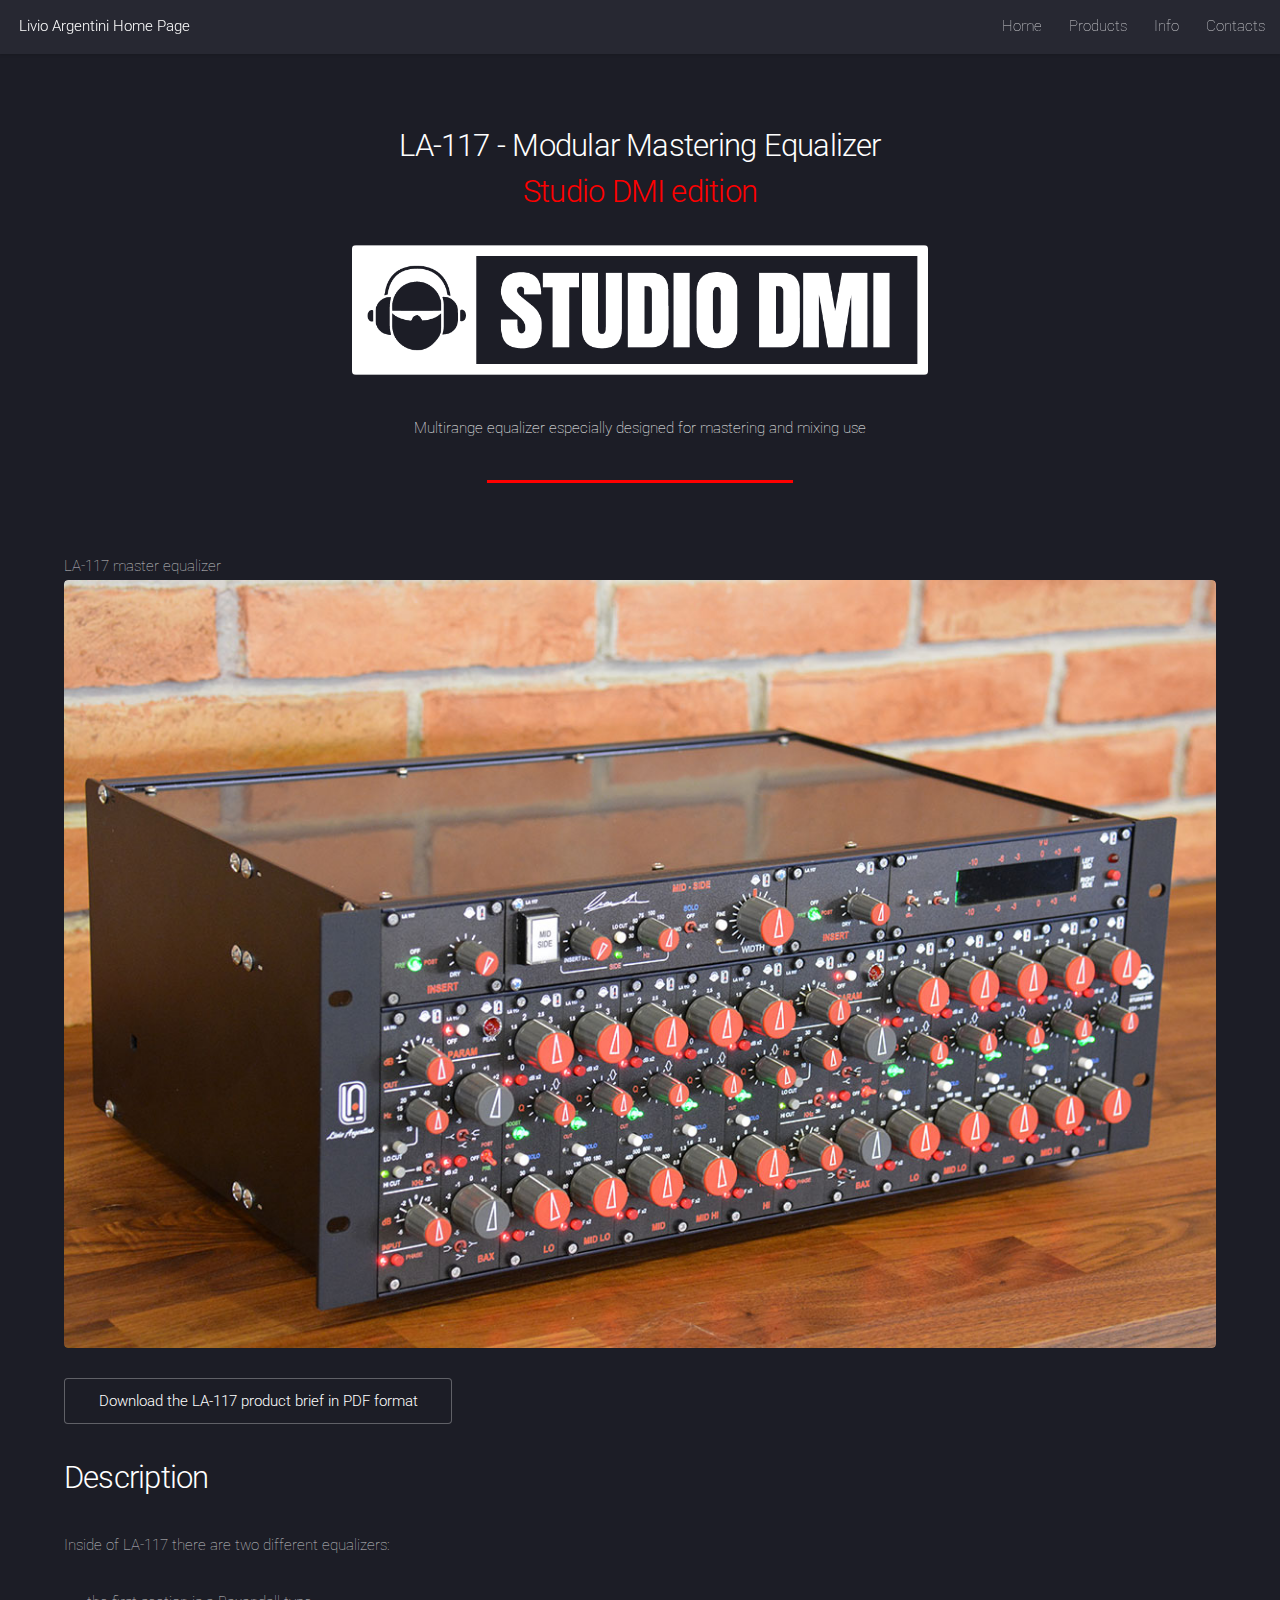
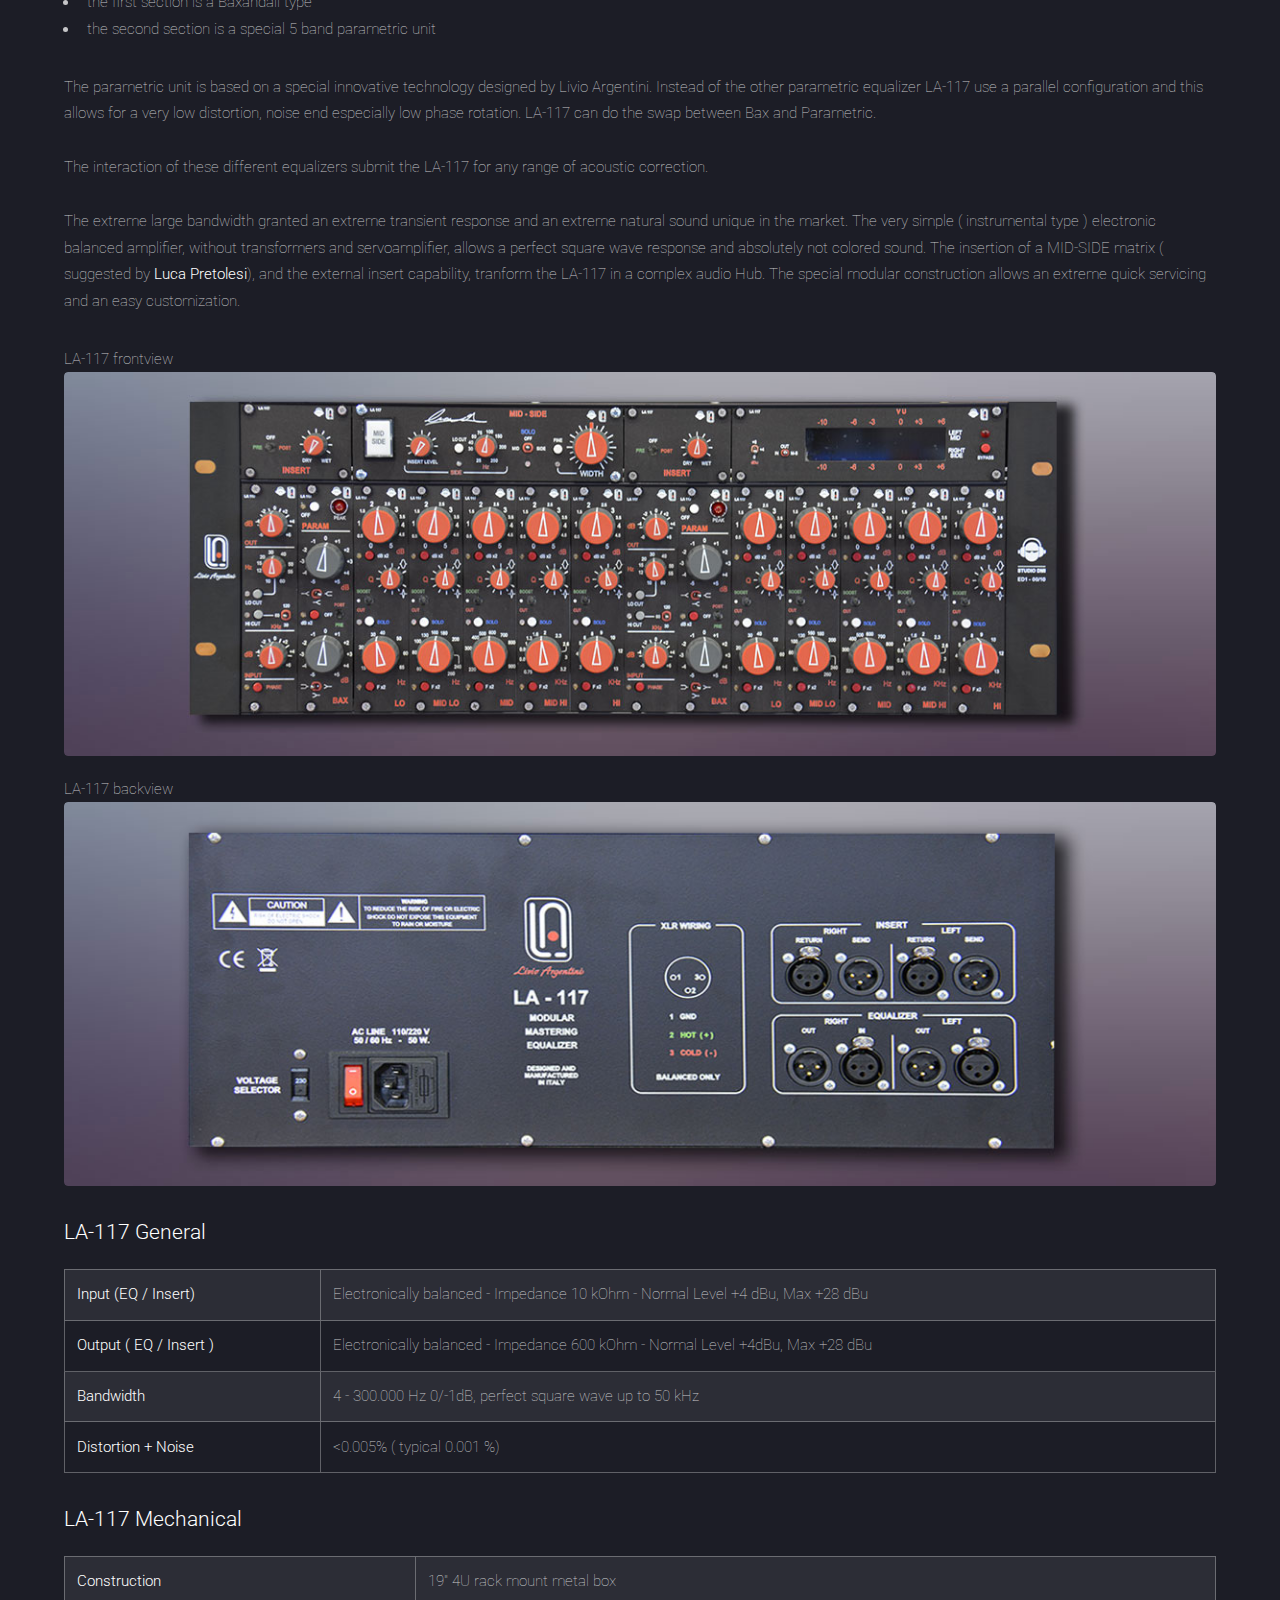
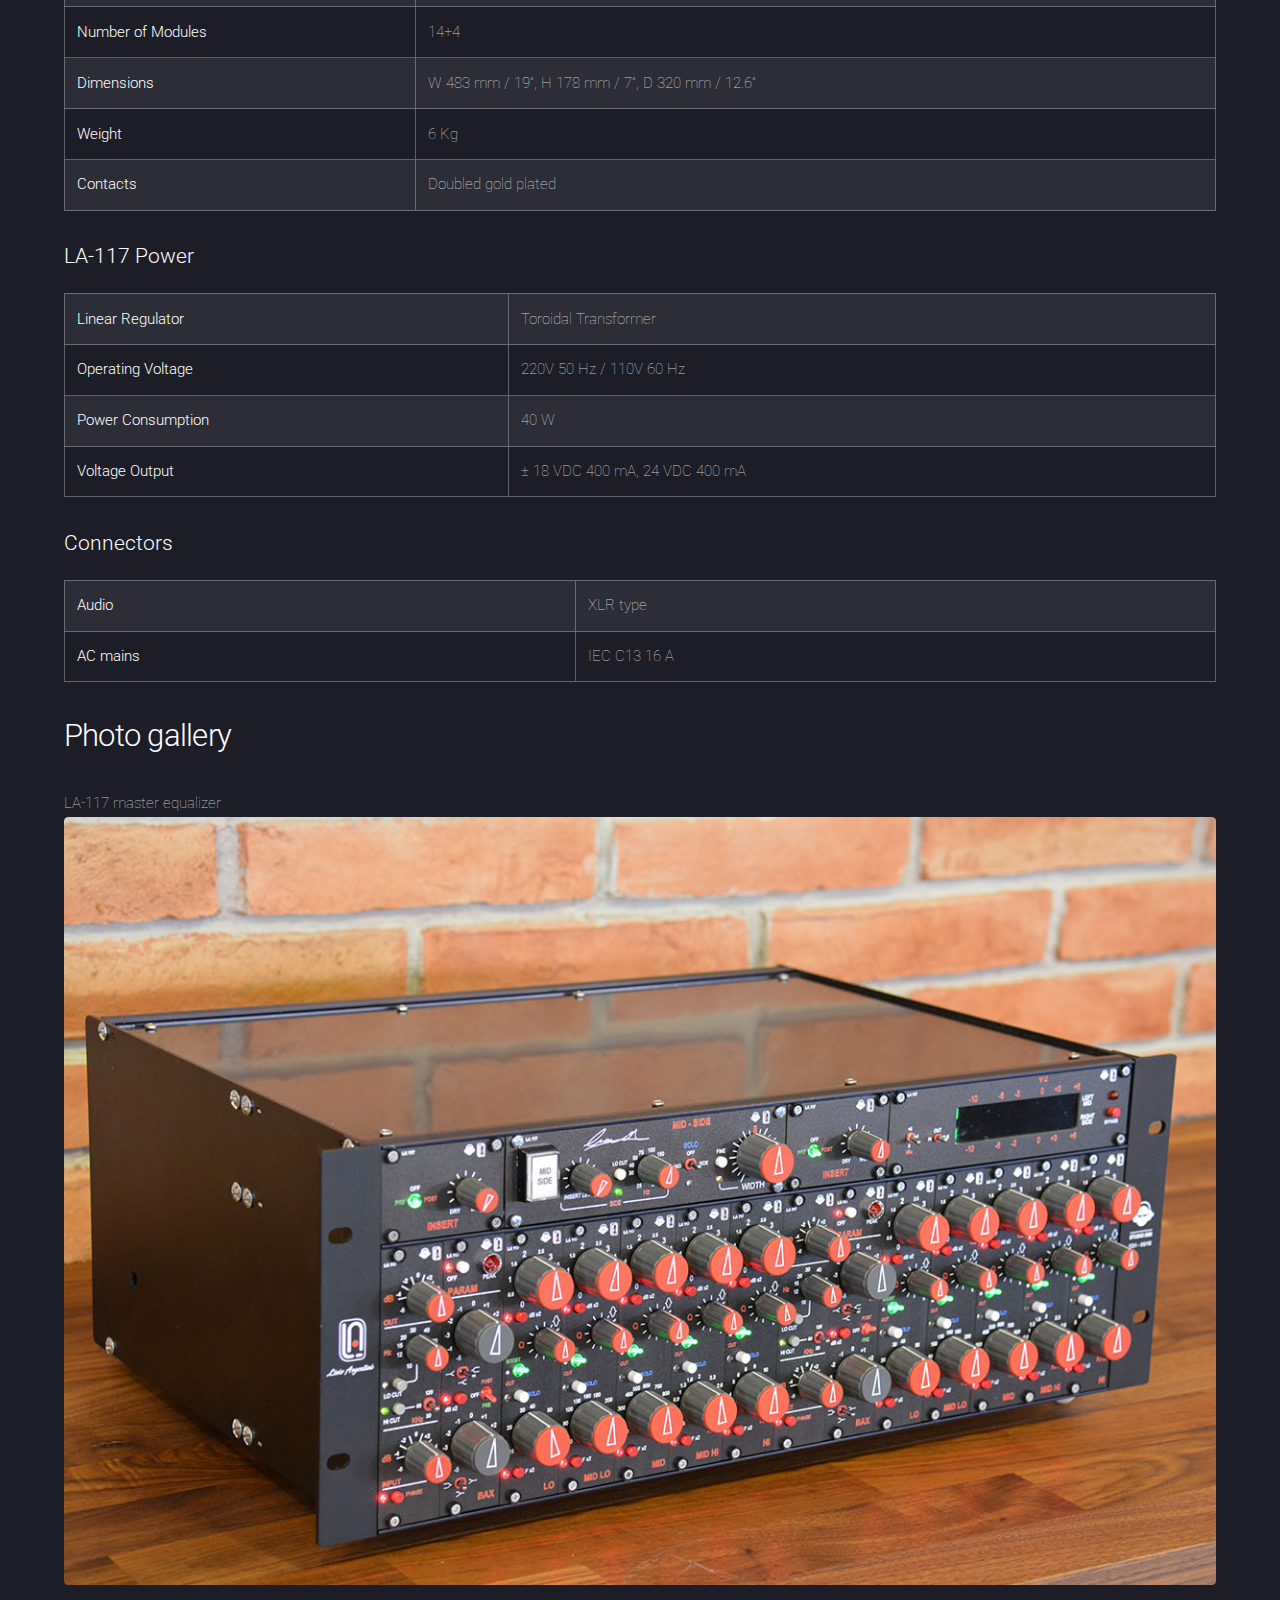
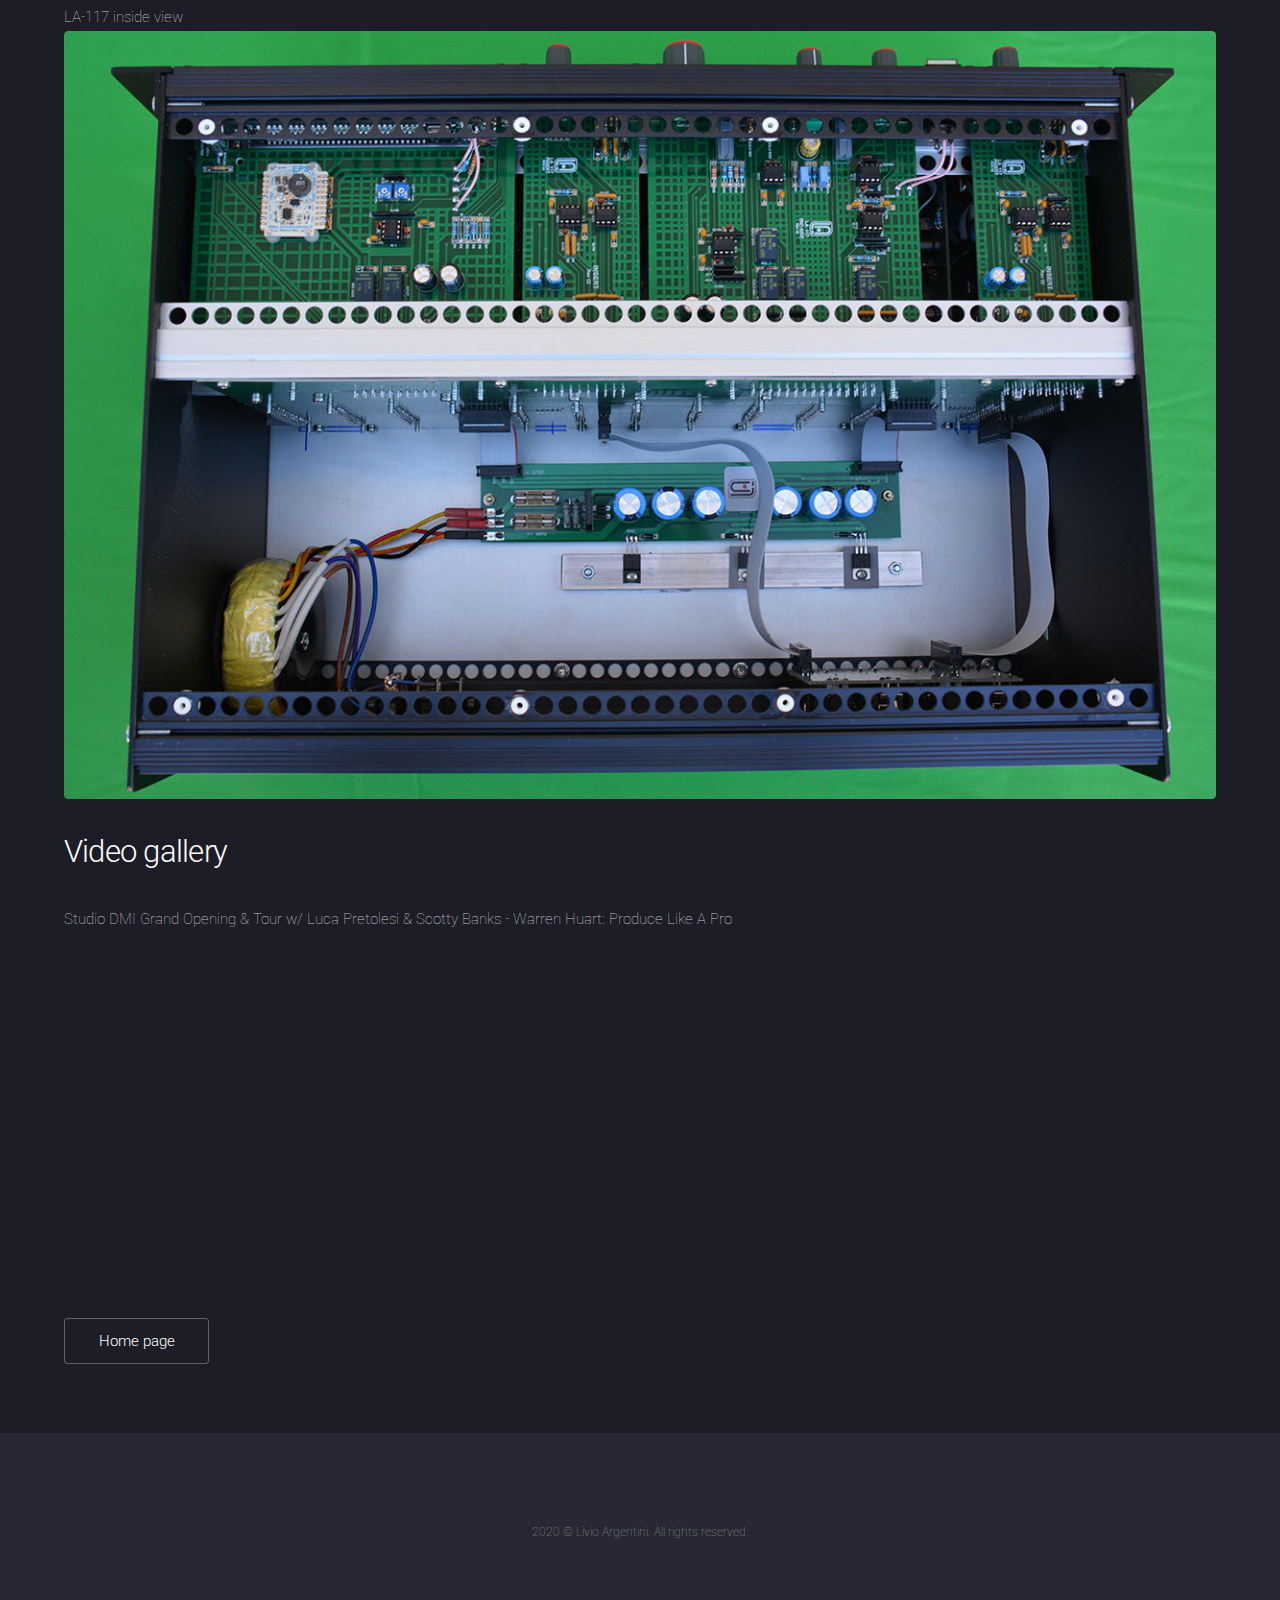
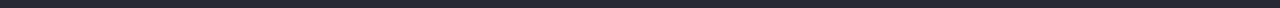
==== commit 824dc716: "Update" ====
--- a/LA-117.html
+++ b/LA-117.html
@@ -51,7 +51,7 @@
 								<img class="image fitl" style="width:50%" src="images/logo_dmi_full.png">
 							</div>
 							
-							<p>Multirange equalizer expecially designed for mastering and mixing use</p>
+							<p>Multirange equalizer especially designed for mastering and mixing use</p>
 						</header>
 
 						<!-- Content -->
@@ -77,7 +77,7 @@
 									</ul>
 										
 									The parametric unit is based on a special innovative technology designed by Livio Argentini. 
-									Instead of the other parametric equalizer LA-117 use a parallel configuration and this allowed a very low distorsion, noise end specially low phase rotation.
+									Instead of the other parametric equalizer LA-117 use a parallel configuration and this allows for a very low distortion, noise end especially low phase rotation.
 									LA-117 can do the swap between Bax and Parametric.
 									<br/>
 									<br/>
@@ -88,7 +88,7 @@
 									The very simple ( instrumental type ) electronic balanced amplifier, without transformers and servoamplifier, allows a perfect square wave 
 									response and absolutely not colored sound.
 									
-									The insertion of a MIS-SIDE matrix ( suggest by <b>Luca Pretolesi</b>), and the external insert  capability, tranform the LA-117 in a complex audio Hub.
+									The insertion of a MID-SIDE matrix ( suggested by <b>Luca Pretolesi</b>), and the external insert  capability, tranform the LA-117 in a complex audio Hub.
 									The special modular construction allows an extreme quick servicing and an easy customization.
 								</p> 
 
@@ -107,17 +107,17 @@
 										<tbody>
 											<tr>
 												<td><b>Input (EQ / Insert)</b></td>
-												<td>Electronically balanced - Impedance 10 Kohm - Normal Level +4 dBu, Max +28 dBu</td>
+												<td>Electronically balanced - Impedance 10 kOhm - Normal Level +4 dBu, Max +28 dBu</td>
 											</tr>
 
 											<tr>
 												<td><b>Output ( EQ / Insert )</b></td>
-												<td>Electronically balanced - Impedance 600 Kohm - Normal Level	+4dBu, Max +28 dBu</td>
+												<td>Electronically balanced - Impedance 600 kOhm - Normal Level	+4dBu, Max +28 dBu</td>
 											</tr>
 
 											<tr>
 												<td><b>Bandwidth</b></td>
-												<td>4 - 300.000 Hz 0/-1dB, perfect square wave up to 50 KHz</td>
+												<td>4 - 300.000 Hz 0/-1dB, perfect square wave up to 50 kHz</td>
 											</tr>
 
 											<tr>
